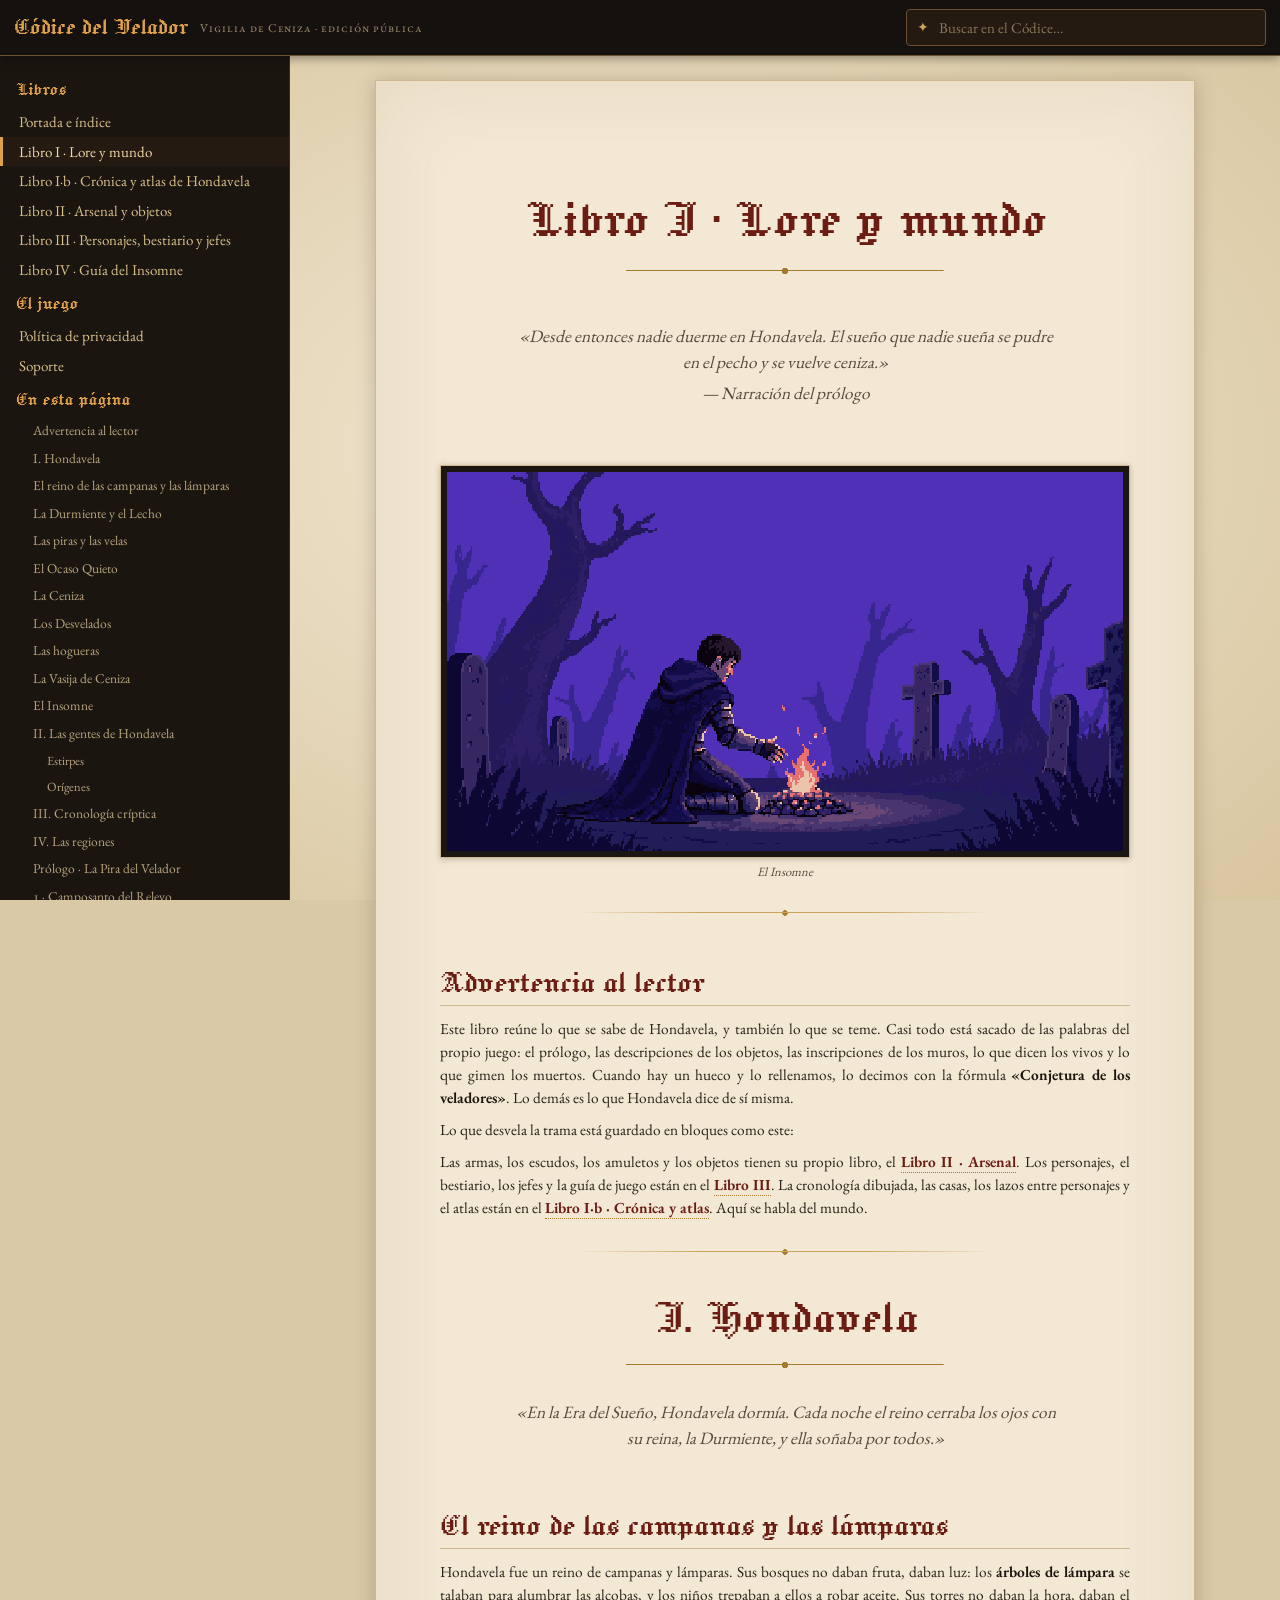
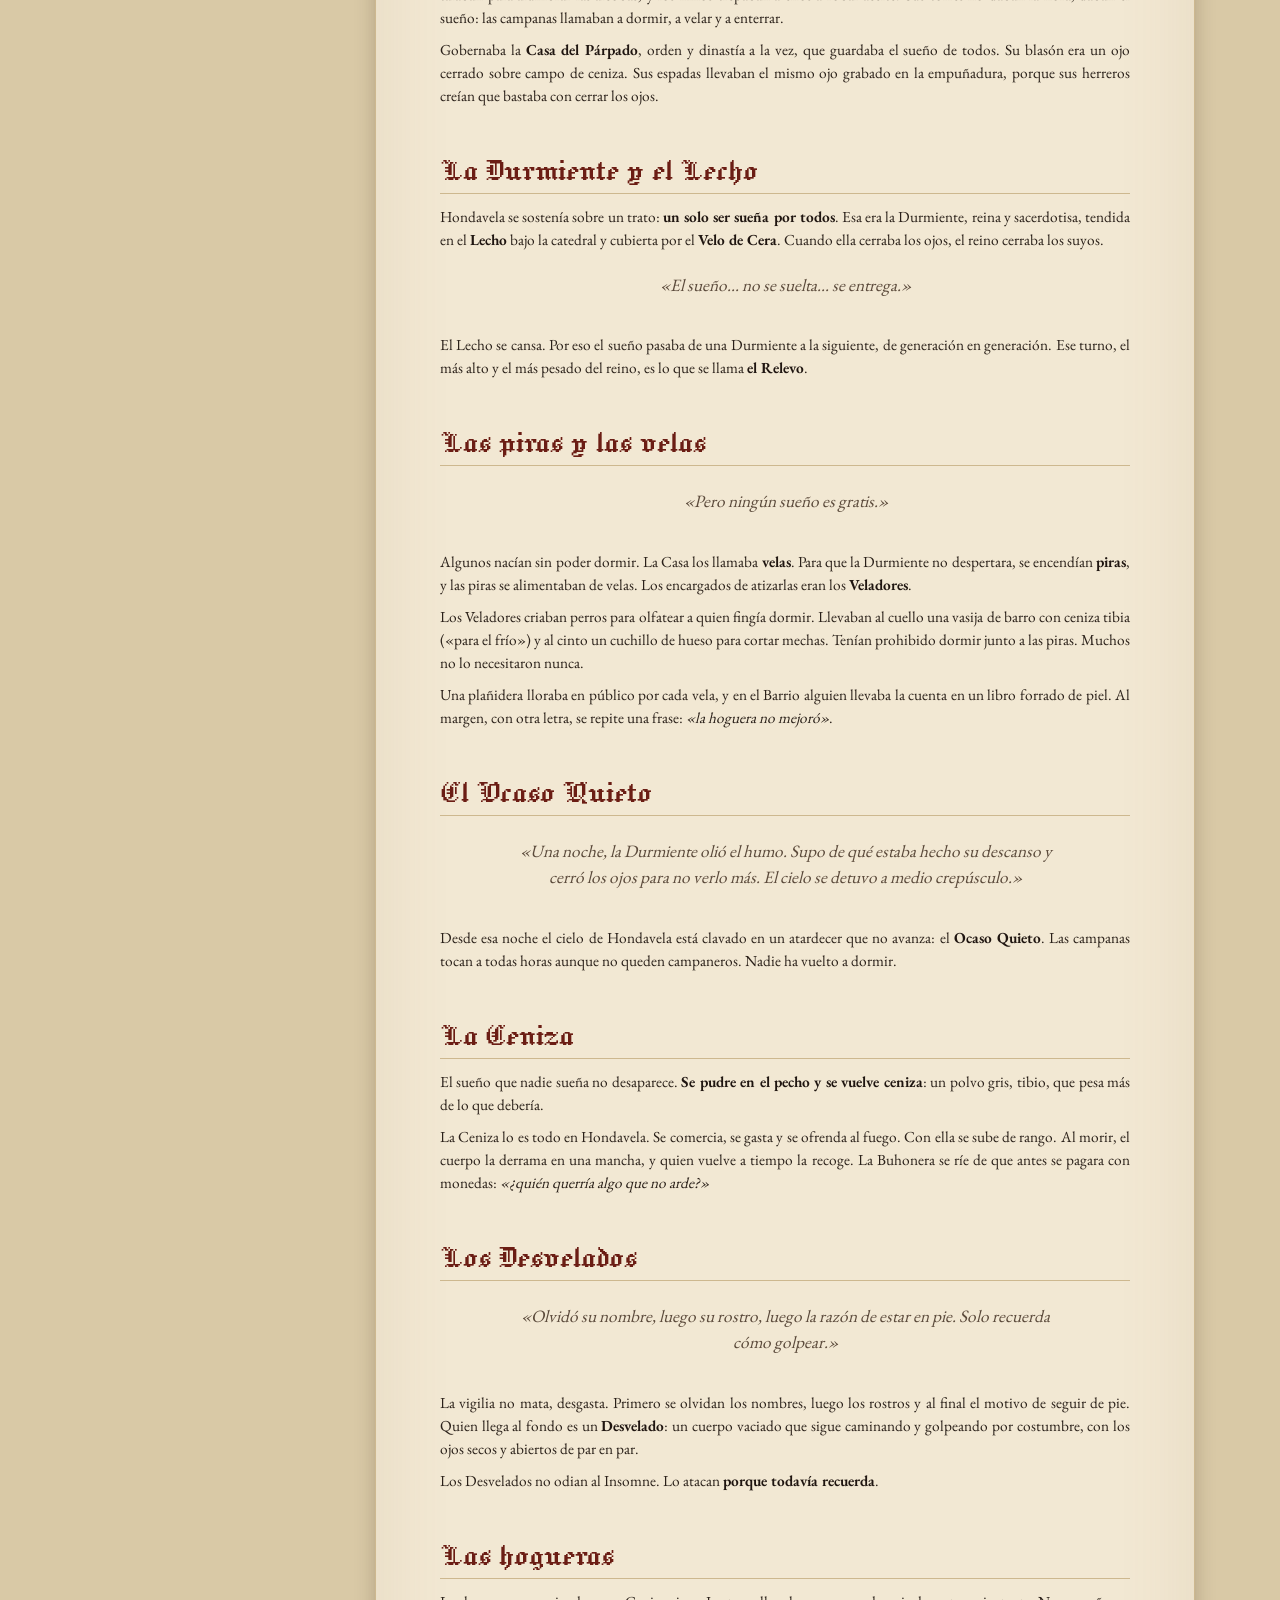
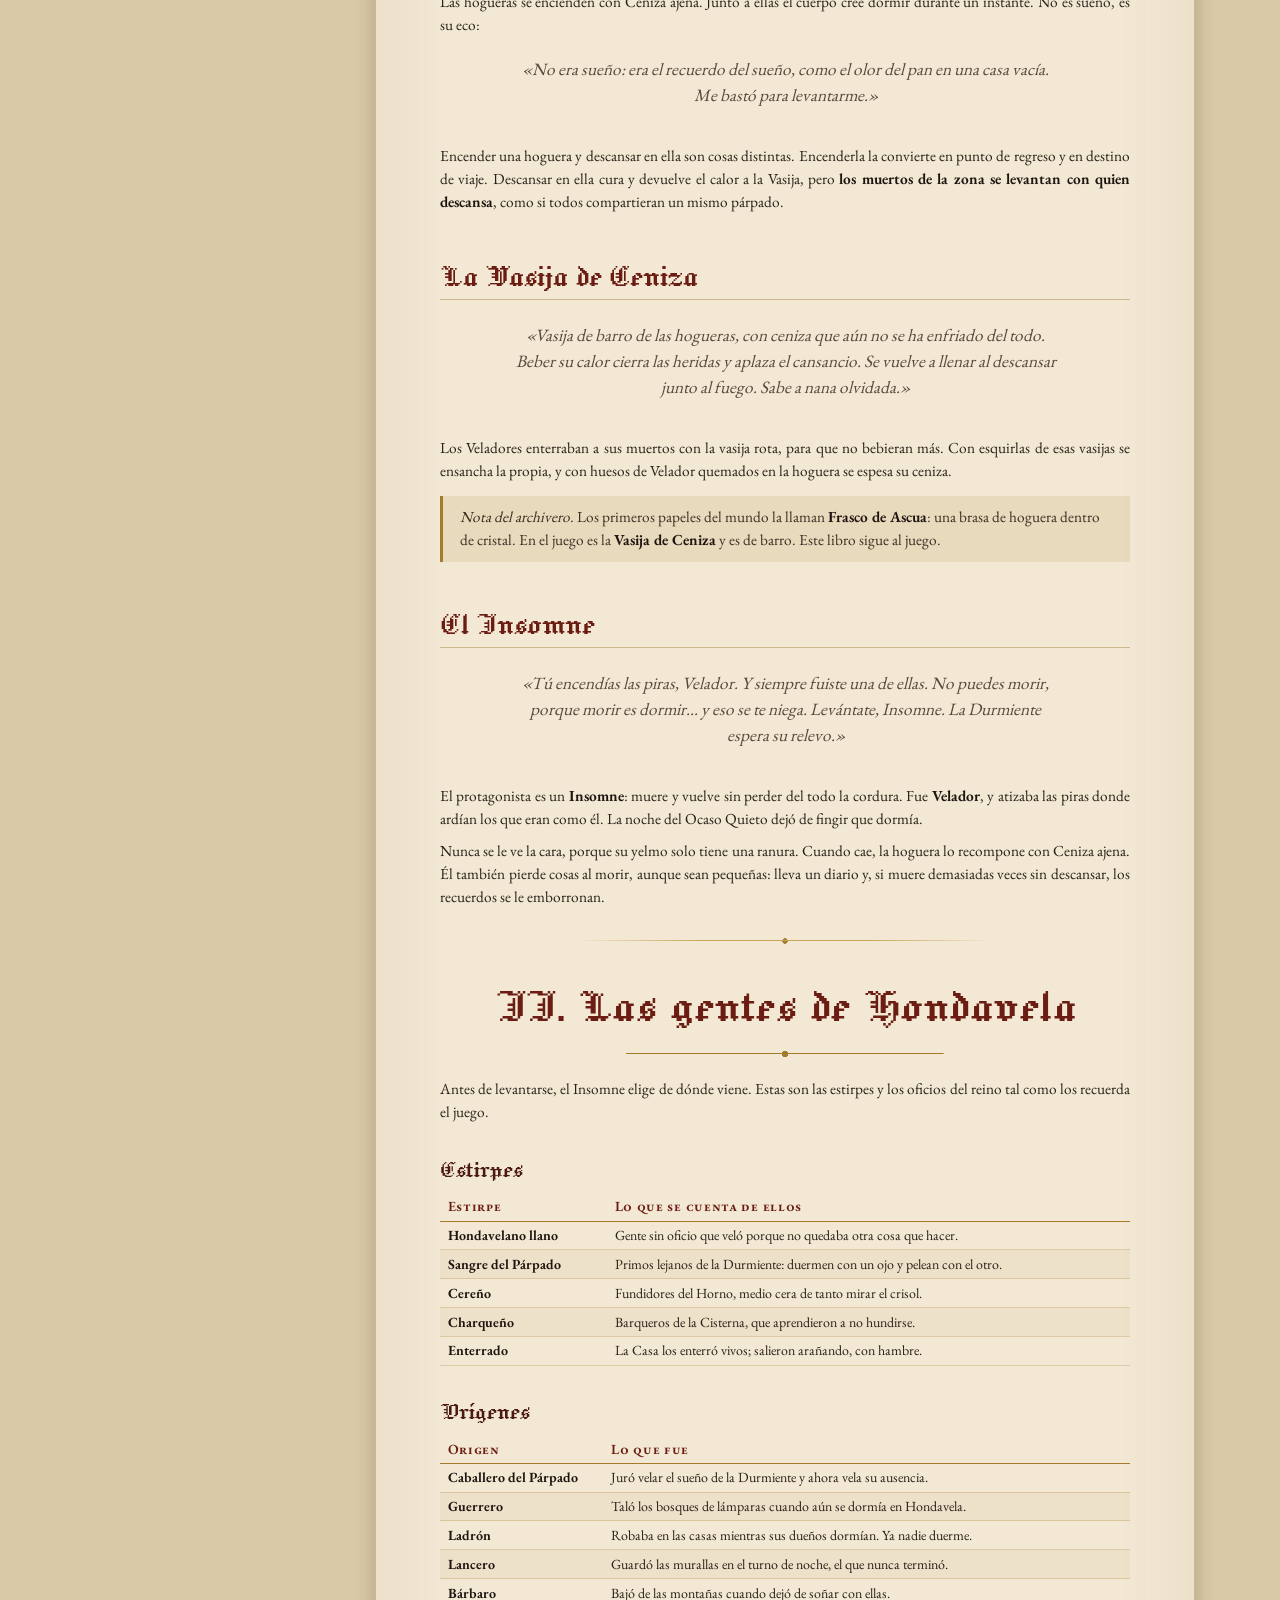
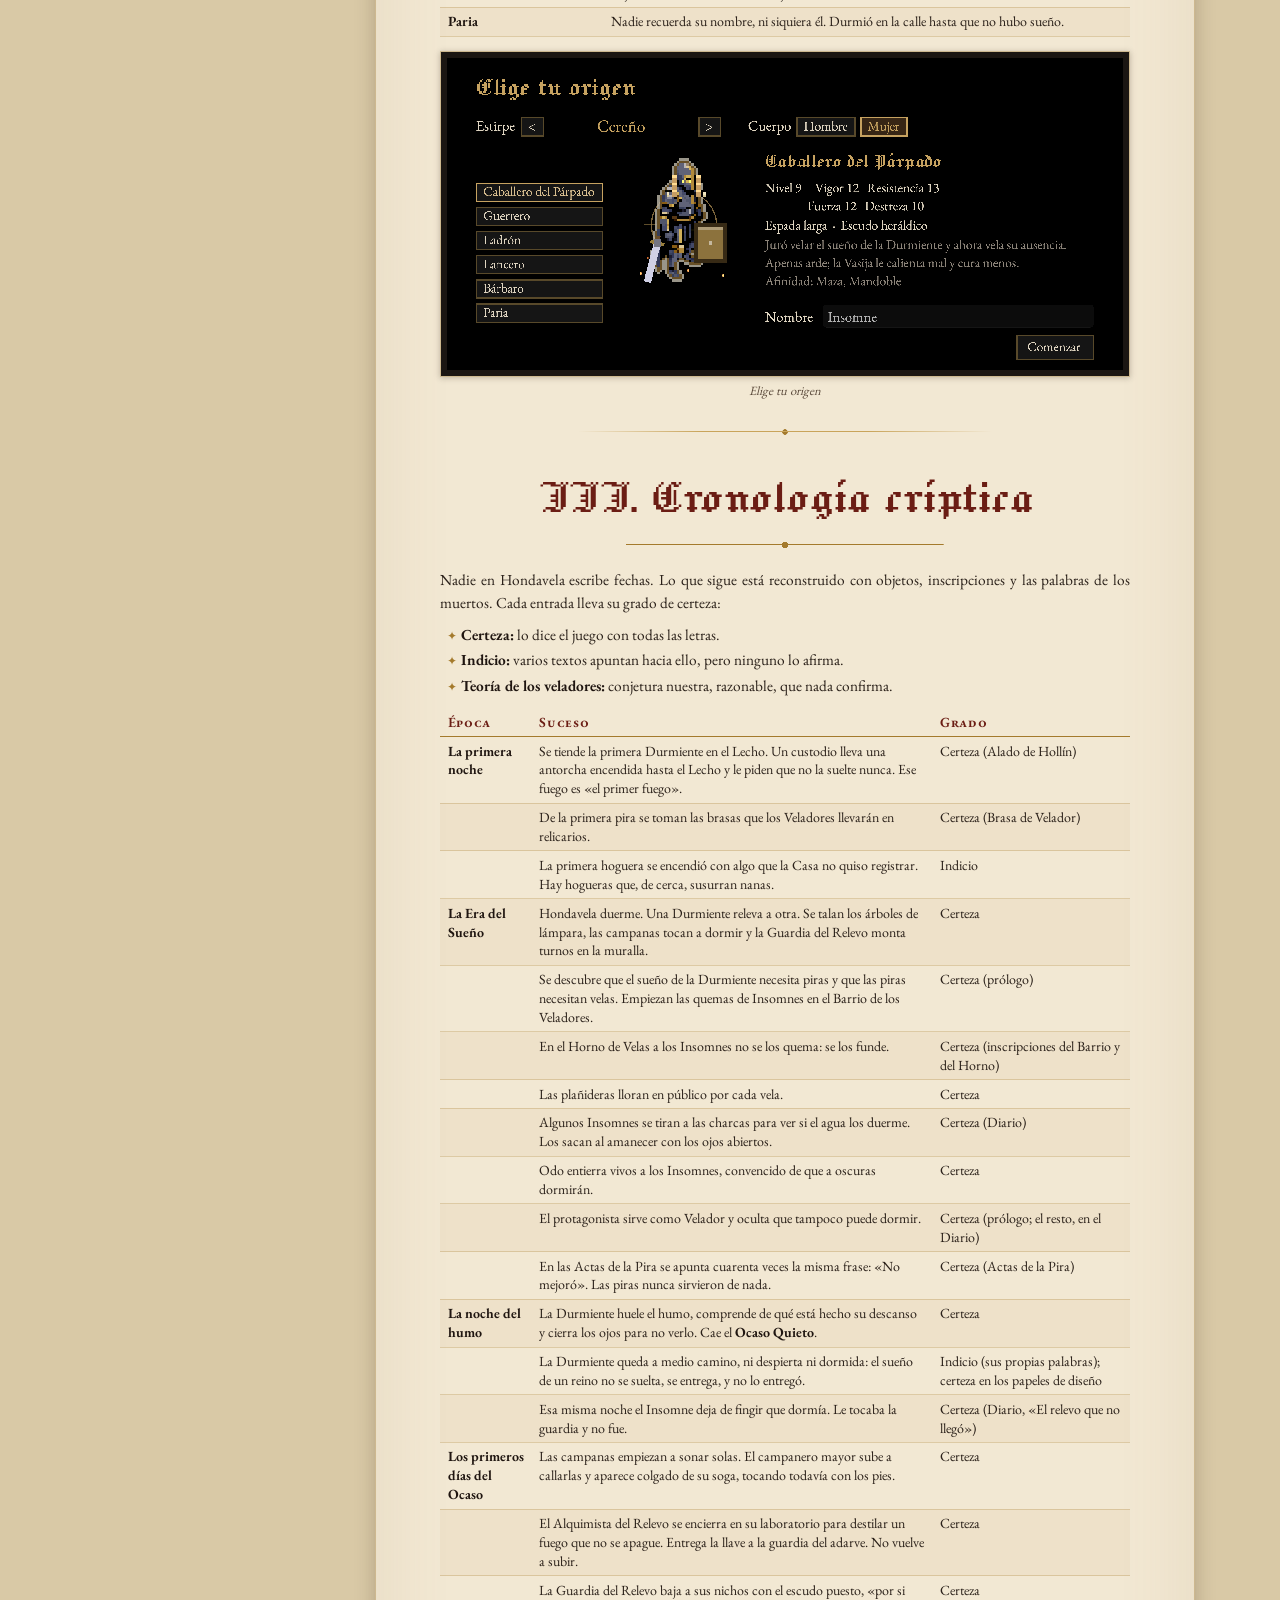
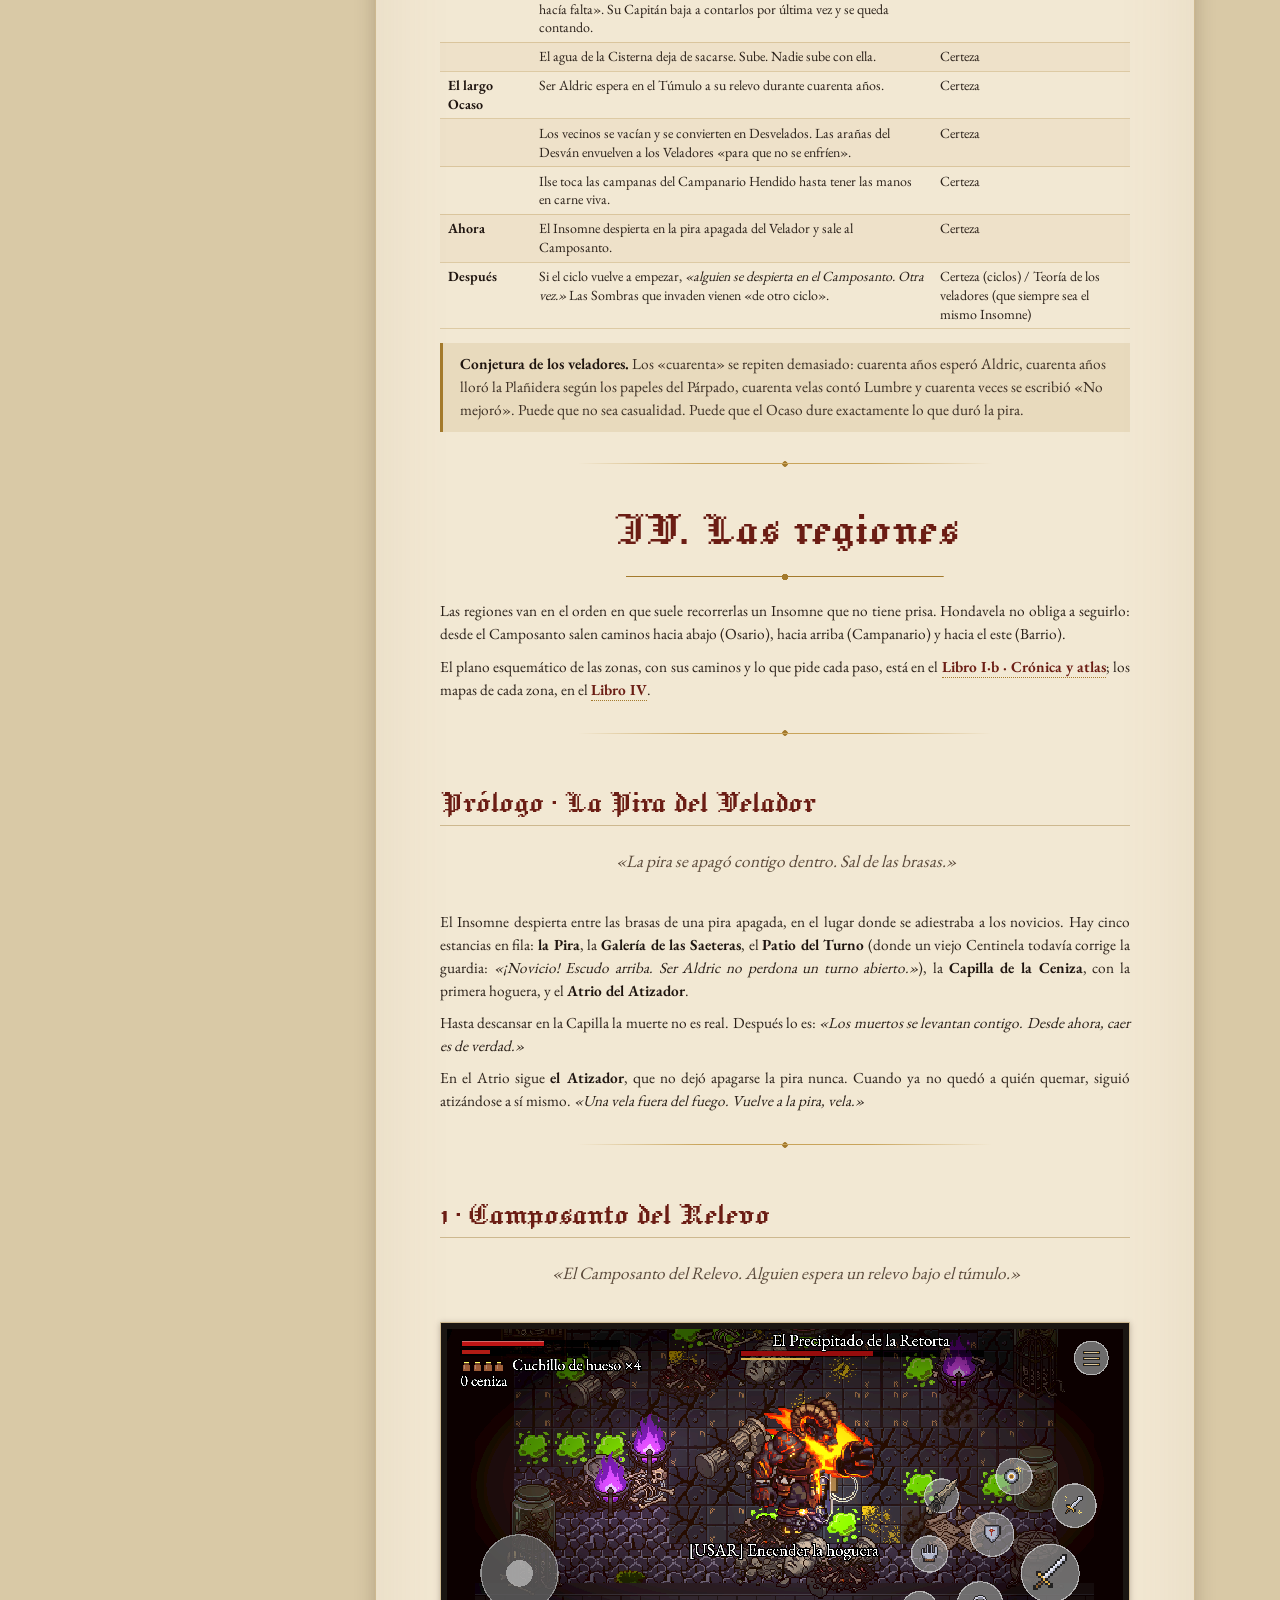
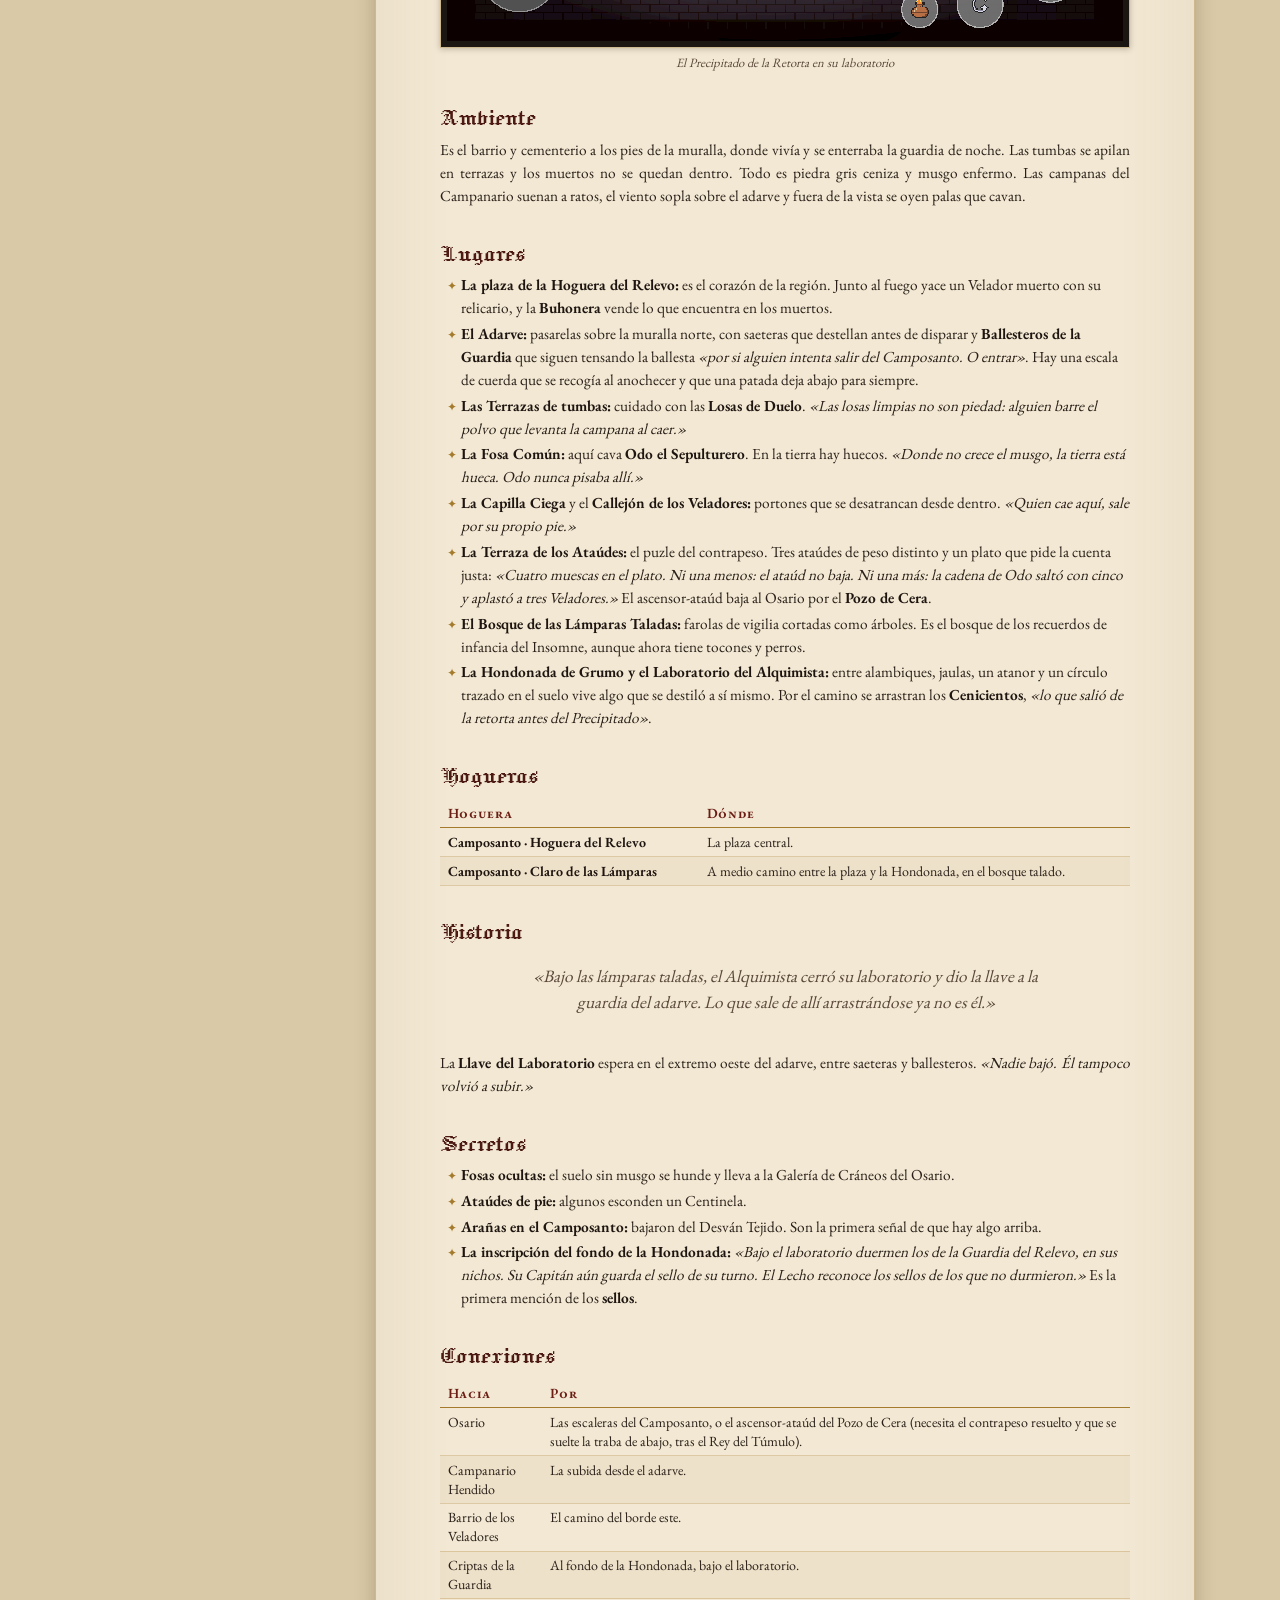
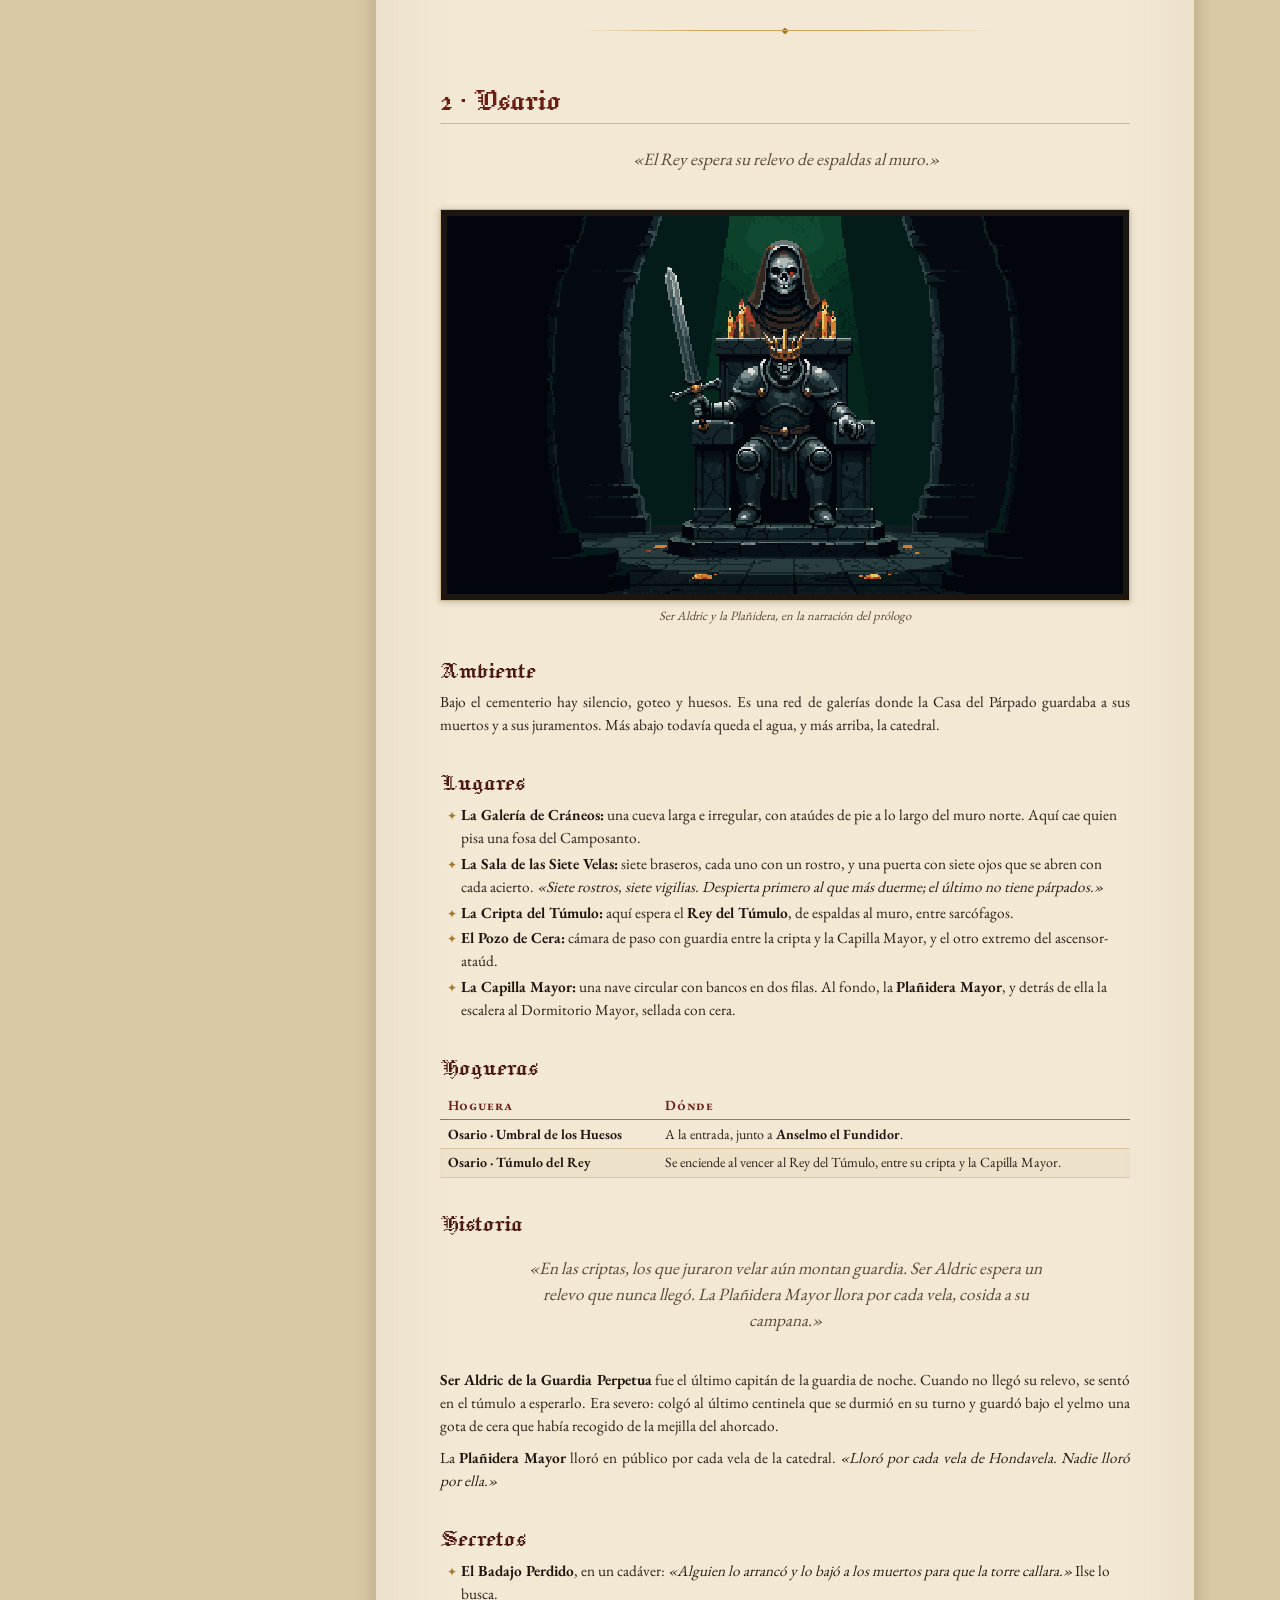
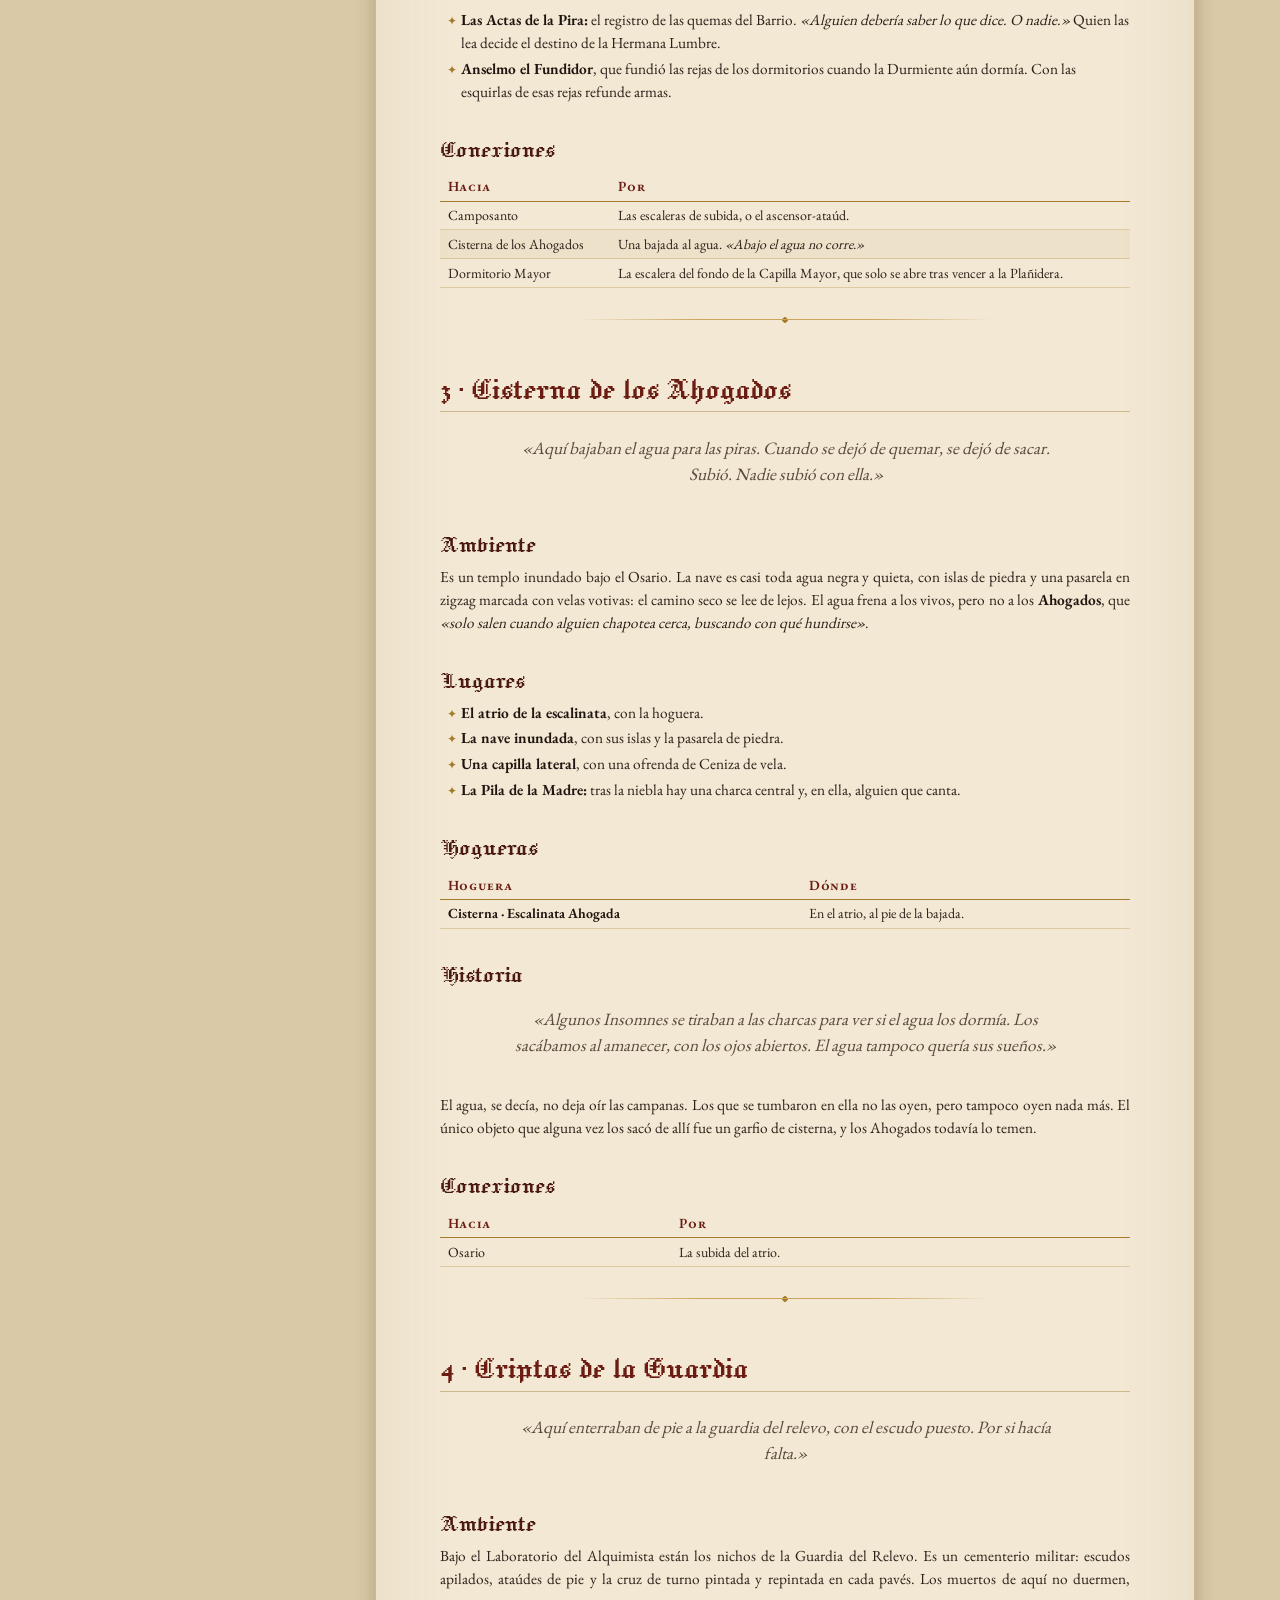
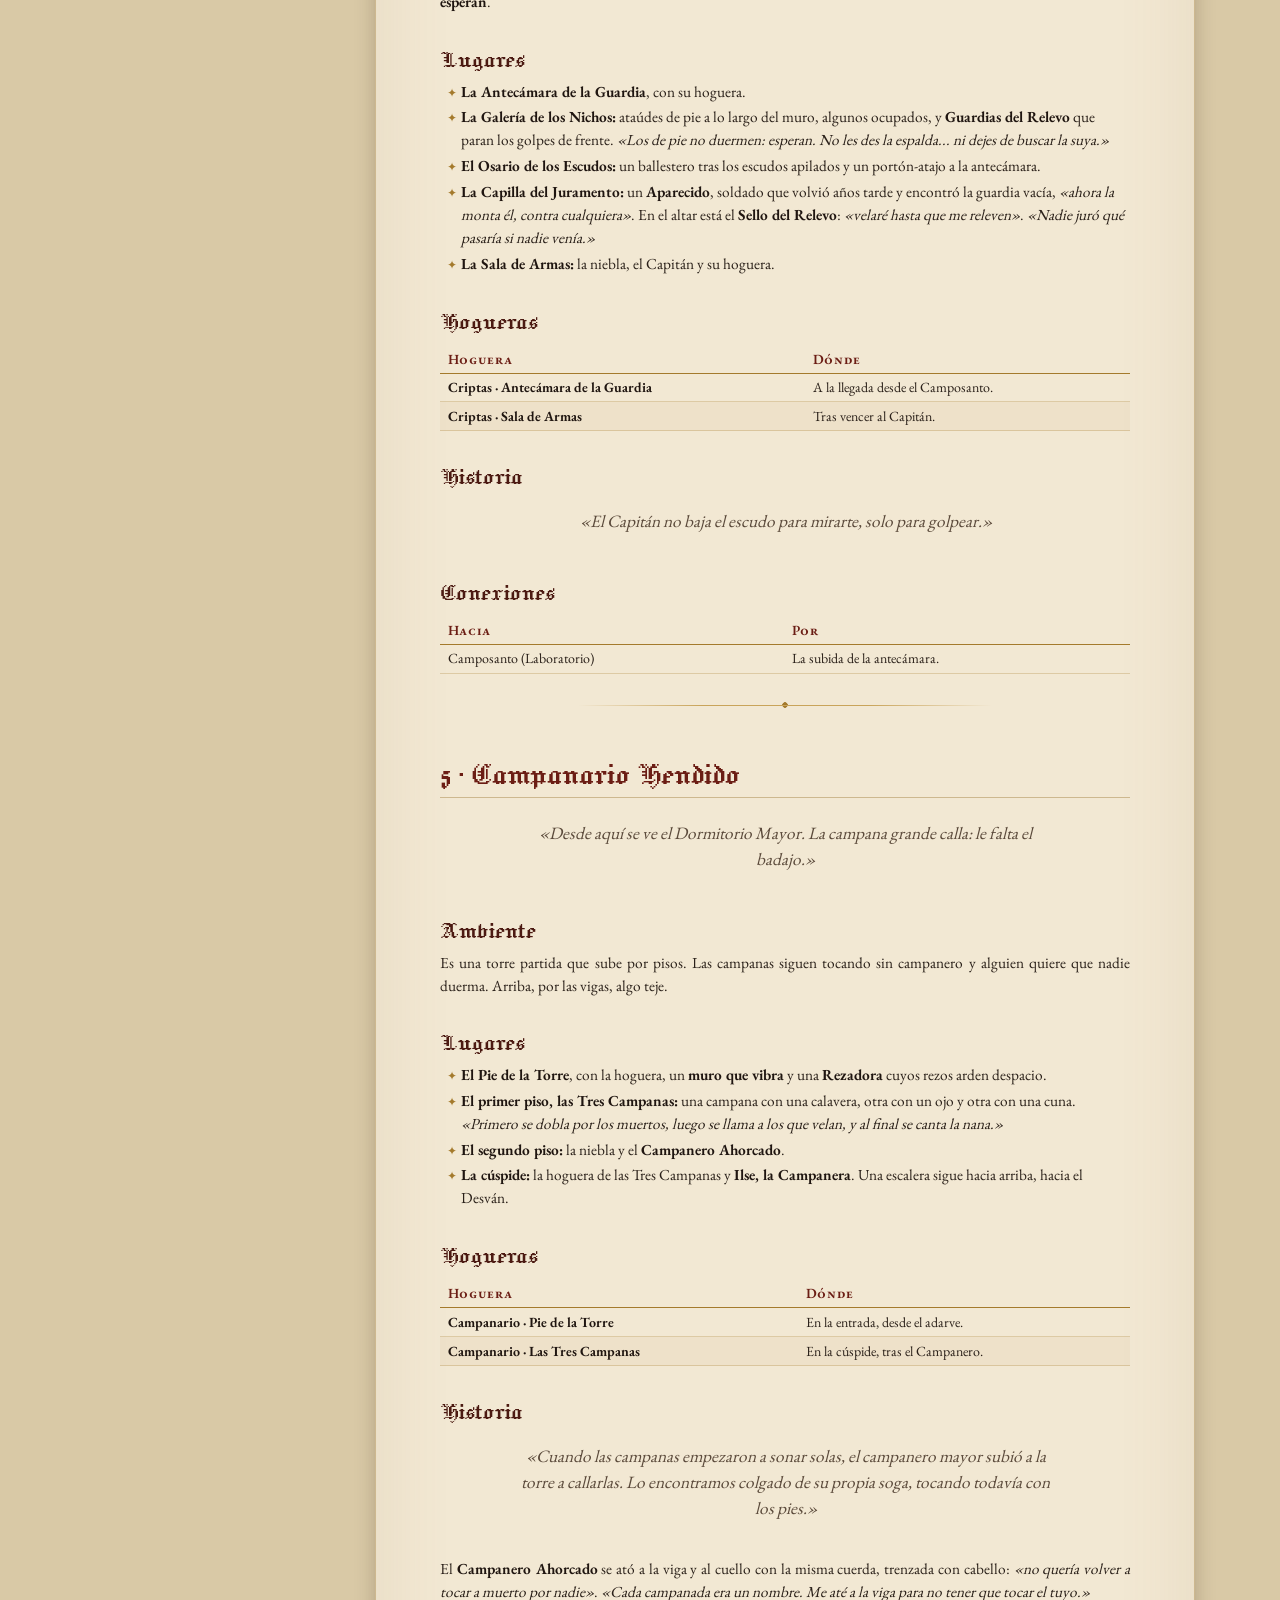
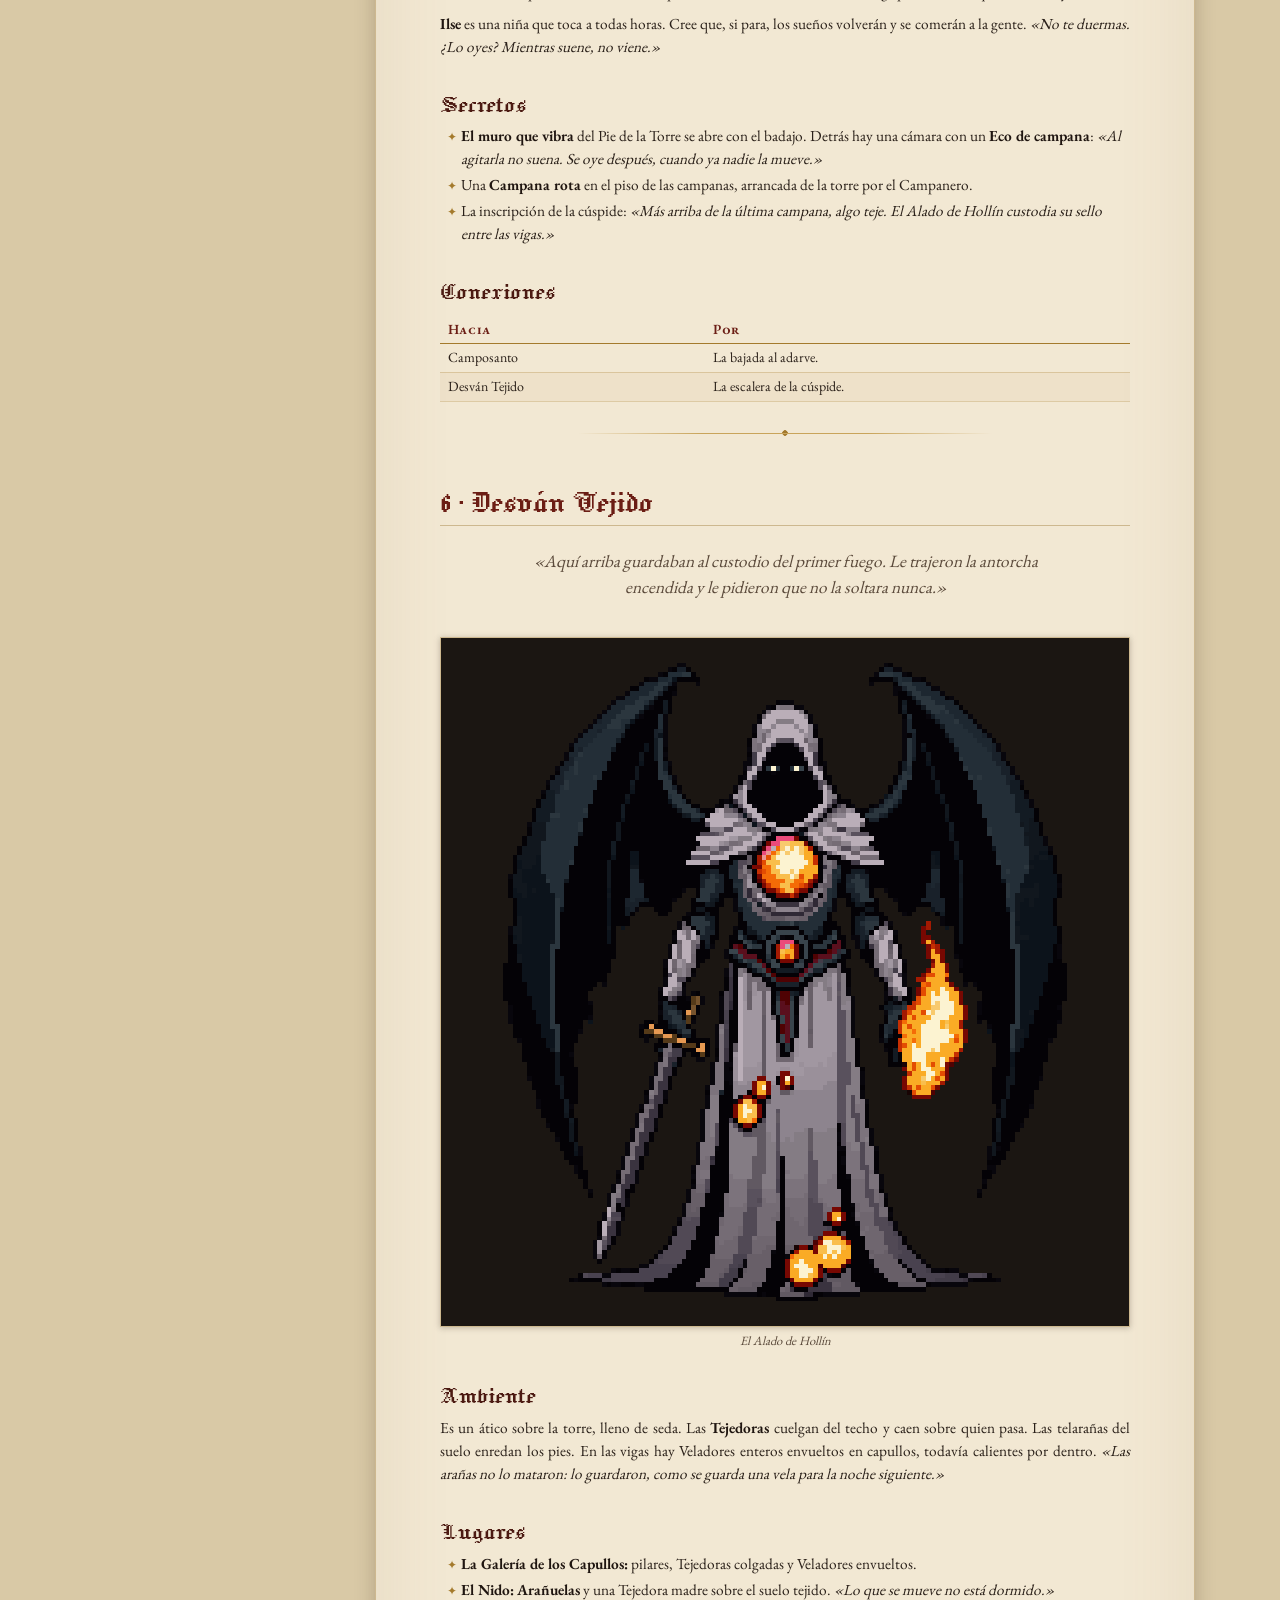
==== 01_lore.html @ d7f3849c "Sitio 2026-10-16" ====
<!doctype html>
<html lang="es">
<head>
<meta charset="utf-8">
<meta name="viewport" content="width=device-width, initial-scale=1">
<title>Libro I · Lore y mundo — Códice del Velador</title>
<meta name="description" content="Códice del Velador: el lore, el arsenal, el bestiario y la guía de Vigilia de Ceniza, soulslike pixel art para iPhone, iPad y Android.">
<link rel="stylesheet" href="estilo.css">
<link rel="stylesheet" href="sitio.css">
<link rel="icon" href="img/favicon.svg" type="image/svg+xml">
</head>
<body>
<header class="barra">
<button class="menu-btn" id="menu-btn" aria-label="Menú">☰ Índice</button>
<a class="titulo" href="index.html">Códice del Velador</a>
<span class="sub">Vigilia de Ceniza · edición pública</span>
<div class="buscar"><input id="buscar" type="search" placeholder="Buscar en el Códice…" autocomplete="off" aria-label="Buscar"><div class="resultados" id="resultados"></div></div>
</header>
<div class="velo" id="velo"></div>
<nav class="lateral" aria-label="Capítulos">
<h2>Libros</h2><ul>
<li><a href="index.html" data-cap="00">Portada e índice</a></li>
<li><a href="01_lore.html" data-cap="01" class="actual">Libro I · Lore y mundo</a></li>
<li><a href="01b_cronica.html" data-cap="01b">Libro I·b · Crónica y atlas de Hondavela</a></li>
<li><a href="02_arsenal.html" data-cap="02">Libro II · Arsenal y objetos</a></li>
<li><a href="03_personajes_y_bestiario.html" data-cap="03">Libro III · Personajes, bestiario y jefes</a></li>
<li><a href="04_guia.html" data-cap="04">Libro IV · Guía del Insomne</a></li>
</ul>
<h2>El juego</h2><ul><li><a href="privacy.html">Política de privacidad</a></li><li><a href="support.html">Soporte</a></li></ul><h2>En esta página</h2><ul class="secciones"><li><a class="n2" href="#advertencia-al-lector">Advertencia al lector</a></li><li><a class="n1" href="#i-hondavela">I. Hondavela</a></li><li><a class="n2" href="#el-reino-de-las-campanas-y-las-lámparas">El reino de las campanas y las lámparas</a></li><li><a class="n2" href="#la-durmiente-y-el-lecho">La Durmiente y el Lecho</a></li><li><a class="n2" href="#las-piras-y-las-velas">Las piras y las velas</a></li><li><a class="n2" href="#el-ocaso-quieto">El Ocaso Quieto</a></li><li><a class="n2" href="#la-ceniza">La Ceniza</a></li><li><a class="n2" href="#los-desvelados">Los Desvelados</a></li><li><a class="n2" href="#las-hogueras">Las hogueras</a></li><li><a class="n2" href="#la-vasija-de-ceniza">La Vasija de Ceniza</a></li><li><a class="n2" href="#el-insomne">El Insomne</a></li><li><a class="n1" href="#ii-las-gentes-de-hondavela">II. Las gentes de Hondavela</a></li><li><a class="n3" href="#estirpes">Estirpes</a></li><li><a class="n3" href="#orígenes">Orígenes</a></li><li><a class="n1" href="#iii-cronología-críptica">III. Cronología críptica</a></li><li><a class="n1" href="#iv-las-regiones">IV. Las regiones</a></li><li><a class="n2" href="#prólogo--la-pira-del-velador">Prólogo · La Pira del Velador</a></li><li><a class="n2" href="#1--camposanto-del-relevo">1 · Camposanto del Relevo</a></li><li><a class="n3" href="#ambiente">Ambiente</a></li><li><a class="n3" href="#lugares">Lugares</a></li><li><a class="n3" href="#hogueras">Hogueras</a></li><li><a class="n3" href="#historia">Historia</a></li><li><a class="n3" href="#secretos">Secretos</a></li><li><a class="n3" href="#conexiones">Conexiones</a></li><li><a class="n2" href="#2--osario">2 · Osario</a></li><li><a class="n3" href="#ambiente-1">Ambiente</a></li><li><a class="n3" href="#lugares-1">Lugares</a></li><li><a class="n3" href="#hogueras-1">Hogueras</a></li><li><a class="n3" href="#historia-1">Historia</a></li><li><a class="n3" href="#secretos-1">Secretos</a></li><li><a class="n3" href="#conexiones-1">Conexiones</a></li><li><a class="n2" href="#3--cisterna-de-los-ahogados">3 · Cisterna de los Ahogados</a></li><li><a class="n3" href="#ambiente-2">Ambiente</a></li><li><a class="n3" href="#lugares-2">Lugares</a></li><li><a class="n3" href="#hogueras-2">Hogueras</a></li><li><a class="n3" href="#historia-2">Historia</a></li><li><a class="n3" href="#conexiones-2">Conexiones</a></li><li><a class="n2" href="#4--criptas-de-la-guardia">4 · Criptas de la Guardia</a></li><li><a class="n3" href="#ambiente-3">Ambiente</a></li><li><a class="n3" href="#lugares-3">Lugares</a></li><li><a class="n3" href="#hogueras-3">Hogueras</a></li><li><a class="n3" href="#historia-3">Historia</a></li><li><a class="n3" href="#conexiones-3">Conexiones</a></li><li><a class="n2" href="#5--campanario-hendido">5 · Campanario Hendido</a></li><li><a class="n3" href="#ambiente-4">Ambiente</a></li><li><a class="n3" href="#lugares-4">Lugares</a></li><li><a class="n3" href="#hogueras-4">Hogueras</a></li><li><a class="n3" href="#historia-4">Historia</a></li><li><a class="n3" href="#secretos-2">Secretos</a></li><li><a class="n3" href="#conexiones-4">Conexiones</a></li><li><a class="n2" href="#6--desván-tejido">6 · Desván Tejido</a></li><li><a class="n3" href="#ambiente-5">Ambiente</a></li><li><a class="n3" href="#lugares-5">Lugares</a></li><li><a class="n3" href="#hogueras-5">Hogueras</a></li><li><a class="n3" href="#historia-5">Historia</a></li><li><a class="n3" href="#conexiones-5">Conexiones</a></li><li><a class="n2" href="#7--barrio-de-los-veladores">7 · Barrio de los Veladores</a></li><li><a class="n3" href="#ambiente-6">Ambiente</a></li><li><a class="n3" href="#lugares-6">Lugares</a></li><li><a class="n3" href="#hogueras-6">Hogueras</a></li><li><a class="n3" href="#historia-6">Historia</a></li><li><a class="n3" href="#conexiones-6">Conexiones</a></li><li><a class="n2" href="#8--horno-de-velas">8 · Horno de Velas</a></li><li><a class="n3" href="#ambiente-7">Ambiente</a></li><li><a class="n3" href="#lugares-7">Lugares</a></li><li><a class="n3" href="#hogueras-7">Hogueras</a></li><li><a class="n3" href="#historia-7">Historia</a></li><li><a class="n3" href="#conexiones-7">Conexiones</a></li><li><a class="n2" href="#9--dormitorio-mayor">9 · Dormitorio Mayor</a></li><li><a class="n3" href="#ambiente-8">Ambiente</a></li><li><a class="n3" href="#hogueras-8">Hogueras</a></li><li><a class="n3" href="#historia-8">Historia</a></li><li><a class="n3" href="#conexiones-8">Conexiones</a></li><li><a class="n2" href="#resumen-de-hogueras">Resumen de hogueras</a></li><li><a class="n1" href="#v-el-diario-de-velador">V. El Diario de Velador</a></li><li><a class="n1" href="#vi-el-lecho-los-tres-finales">VI. El Lecho: los tres finales</a></li><li><a class="n1" href="#vii-misterios-sin-cerrar">VII. Misterios sin cerrar</a></li><li><a class="n1" href="#viii-glosario">VIII. Glosario</a></li></ul>
<p class="pie-menu">Edición pública: sin desenlaces ni finales. <em>Vigilia de Ceniza</em> © 2026 NCS Gaming.</p>
</nav>
<main class="contenido">
<section class="capitulo">
<h1 id="libro-i--lore-y-mundo">Libro I · Lore y mundo</h1>
<div class="espacio"></div>
<blockquote class="epigrafe"><p><em>«Desde entonces nadie duerme en Hondavela. El sueño que nadie sueña se pudre en el pecho y se vuelve ceniza.»</em></p>
<p>— Narración del prólogo</p></blockquote>
<div class="espacio"></div>
<figure><img src="img/intro_06_insomne_hd.png" alt="El Insomne" data-src="../assets/intro/06_insomne.png" loading="lazy"><figcaption>El Insomne</figcaption></figure>
<hr>
<h2 id="advertencia-al-lector">Advertencia al lector</h2>
<p>Este libro reúne lo que se sabe de Hondavela, y también lo que se teme. Casi todo está sacado de las palabras del propio juego: el prólogo, las descripciones de los objetos, las inscripciones de los muros, lo que dicen los vivos y lo que gimen los muertos. Cuando hay un hueco y lo rellenamos, lo decimos con la fórmula <strong>«Conjetura de los veladores»</strong>. Lo demás es lo que Hondavela dice de sí misma.</p>
<p>Lo que desvela la trama está guardado en bloques como este:</p>
<p>Las armas, los escudos, los amuletos y los objetos tienen su propio libro, el <strong><a href="02_arsenal.html">Libro II · Arsenal</a></strong>. Los personajes, el bestiario, los jefes y la guía de juego están en el <strong><a href="03_personajes_y_bestiario.html">Libro III</a></strong>. La cronología dibujada, las casas, los lazos entre personajes y el atlas están en el <strong><a href="01b_cronica.html">Libro I·b · Crónica y atlas</a></strong>. Aquí se habla del mundo.</p>
<hr>
<h1 id="i-hondavela">I. Hondavela</h1>
<blockquote class="epigrafe"><p><em>«En la Era del Sueño, Hondavela dormía. Cada noche el reino cerraba los ojos con su reina, la Durmiente, y ella soñaba por todos.»</em></p></blockquote>
<h2 id="el-reino-de-las-campanas-y-las-lámparas">El reino de las campanas y las lámparas</h2>
<p>Hondavela fue un reino de campanas y lámparas. Sus bosques no daban fruta, daban luz: los <strong>árboles de lámpara</strong> se talaban para alumbrar las alcobas, y los niños trepaban a ellos a robar aceite. Sus torres no daban la hora, daban el sueño: las campanas llamaban a dormir, a velar y a enterrar.</p>
<p>Gobernaba la <strong>Casa del Párpado</strong>, orden y dinastía a la vez, que guardaba el sueño de todos. Su blasón era un ojo cerrado sobre campo de ceniza. Sus espadas llevaban el mismo ojo grabado en la empuñadura, porque sus herreros creían que bastaba con cerrar los ojos.</p>
<h2 id="la-durmiente-y-el-lecho">La Durmiente y el Lecho</h2>
<p>Hondavela se sostenía sobre un trato: <strong>un solo ser sueña por todos</strong>. Esa era la Durmiente, reina y sacerdotisa, tendida en el <strong>Lecho</strong> bajo la catedral y cubierta por el <strong>Velo de Cera</strong>. Cuando ella cerraba los ojos, el reino cerraba los suyos.</p>
<blockquote class="epigrafe"><p><em>«El sueño... no se suelta... se entrega.»</em></p></blockquote>
<p>El Lecho se cansa. Por eso el sueño pasaba de una Durmiente a la siguiente, de generación en generación. Ese turno, el más alto y el más pesado del reino, es lo que se llama <strong>el Relevo</strong>.</p>
<h2 id="las-piras-y-las-velas">Las piras y las velas</h2>
<blockquote class="epigrafe"><p><em>«Pero ningún sueño es gratis.»</em></p></blockquote>
<p>Algunos nacían sin poder dormir. La Casa los llamaba <strong>velas</strong>. Para que la Durmiente no despertara, se encendían <strong>piras</strong>, y las piras se alimentaban de velas. Los encargados de atizarlas eran los <strong>Veladores</strong>.</p>
<p>Los Veladores criaban perros para olfatear a quien fingía dormir. Llevaban al cuello una vasija de barro con ceniza tibia («para el frío») y al cinto un cuchillo de hueso para cortar mechas. Tenían prohibido dormir junto a las piras. Muchos no lo necesitaron nunca.</p>
<p>Una plañidera lloraba en público por cada vela, y en el Barrio alguien llevaba la cuenta en un libro forrado de piel. Al margen, con otra letra, se repite una frase: <em>«la hoguera no mejoró»</em>.</p>
<h2 id="el-ocaso-quieto">El Ocaso Quieto</h2>
<blockquote class="epigrafe"><p><em>«Una noche, la Durmiente olió el humo. Supo de qué estaba hecho su descanso y cerró los ojos para no verlo más. El cielo se detuvo a medio crepúsculo.»</em></p></blockquote>
<p>Desde esa noche el cielo de Hondavela está clavado en un atardecer que no avanza: el <strong>Ocaso Quieto</strong>. Las campanas tocan a todas horas aunque no queden campaneros. Nadie ha vuelto a dormir.</p>
<h2 id="la-ceniza">La Ceniza</h2>
<p>El sueño que nadie sueña no desaparece. <strong>Se pudre en el pecho y se vuelve ceniza</strong>: un polvo gris, tibio, que pesa más de lo que debería.</p>
<p>La Ceniza lo es todo en Hondavela. Se comercia, se gasta y se ofrenda al fuego. Con ella se sube de rango. Al morir, el cuerpo la derrama en una mancha, y quien vuelve a tiempo la recoge. La Buhonera se ríe de que antes se pagara con monedas: <em>«¿quién querría algo que no arde?»</em></p>
<h2 id="los-desvelados">Los Desvelados</h2>
<blockquote class="epigrafe"><p><em>«Olvidó su nombre, luego su rostro, luego la razón de estar en pie. Solo recuerda cómo golpear.»</em></p></blockquote>
<p>La vigilia no mata, desgasta. Primero se olvidan los nombres, luego los rostros y al final el motivo de seguir de pie. Quien llega al fondo es un <strong>Desvelado</strong>: un cuerpo vaciado que sigue caminando y golpeando por costumbre, con los ojos secos y abiertos de par en par.</p>
<p>Los Desvelados no odian al Insomne. Lo atacan <strong>porque todavía recuerda</strong>.</p>
<h2 id="las-hogueras">Las hogueras</h2>
<p>Las hogueras se encienden con Ceniza ajena. Junto a ellas el cuerpo cree dormir durante un instante. No es sueño, es su eco:</p>
<blockquote class="epigrafe"><p><em>«No era sueño: era el recuerdo del sueño, como el olor del pan en una casa vacía. Me bastó para levantarme.»</em></p></blockquote>
<p>Encender una hoguera y descansar en ella son cosas distintas. Encenderla la convierte en punto de regreso y en destino de viaje. Descansar en ella cura y devuelve el calor a la Vasija, pero <strong>los muertos de la zona se levantan con quien descansa</strong>, como si todos compartieran un mismo párpado.</p>
<h2 id="la-vasija-de-ceniza">La Vasija de Ceniza</h2>
<blockquote class="epigrafe"><p><em>«Vasija de barro de las hogueras, con ceniza que aún no se ha enfriado del todo. Beber su calor cierra las heridas y aplaza el cansancio. Se vuelve a llenar al descansar junto al fuego. Sabe a nana olvidada.»</em></p></blockquote>
<p>Los Veladores enterraban a sus muertos con la vasija rota, para que no bebieran más. Con esquirlas de esas vasijas se ensancha la propia, y con huesos de Velador quemados en la hoguera se espesa su ceniza.</p>
<blockquote class="nota"><p><em>Nota del archivero.</em> Los primeros papeles del mundo la llaman <strong>Frasco de Ascua</strong>: una brasa de hoguera dentro de cristal. En el juego es la <strong>Vasija de Ceniza</strong> y es de barro. Este libro sigue al juego.</p></blockquote>
<h2 id="el-insomne">El Insomne</h2>
<blockquote class="epigrafe"><p><em>«Tú encendías las piras, Velador. Y siempre fuiste una de ellas. No puedes morir, porque morir es dormir... y eso se te niega. Levántate, Insomne. La Durmiente espera su relevo.»</em></p></blockquote>
<p>El protagonista es un <strong>Insomne</strong>: muere y vuelve sin perder del todo la cordura. Fue <strong>Velador</strong>, y atizaba las piras donde ardían los que eran como él. La noche del Ocaso Quieto dejó de fingir que dormía.</p>
<p>Nunca se le ve la cara, porque su yelmo solo tiene una ranura. Cuando cae, la hoguera lo recompone con Ceniza ajena. Él también pierde cosas al morir, aunque sean pequeñas: lleva un diario y, si muere demasiadas veces sin descansar, los recuerdos se le emborronan.</p>
<hr>
<h1 id="ii-las-gentes-de-hondavela">II. Las gentes de Hondavela</h1>
<p>Antes de levantarse, el Insomne elige de dónde viene. Estas son las estirpes y los oficios del reino tal como los recuerda el juego.</p>
<h3 id="estirpes">Estirpes</h3>
<table class="cols-2"><thead><tr><th>Estirpe</th><th>Lo que se cuenta de ellos</th></tr></thead><tbody><tr><td><strong>Hondavelano llano</strong></td><td>Gente sin oficio que veló porque no quedaba otra cosa que hacer.</td></tr><tr><td><strong>Sangre del Párpado</strong></td><td>Primos lejanos de la Durmiente: duermen con un ojo y pelean con el otro.</td></tr><tr><td><strong>Cereño</strong></td><td>Fundidores del Horno, medio cera de tanto mirar el crisol.</td></tr><tr><td><strong>Charqueño</strong></td><td>Barqueros de la Cisterna, que aprendieron a no hundirse.</td></tr><tr><td><strong>Enterrado</strong></td><td>La Casa los enterró vivos; salieron arañando, con hambre.</td></tr></tbody></table>
<h3 id="orígenes">Orígenes</h3>
<table class="cols-2"><thead><tr><th>Origen</th><th>Lo que fue</th></tr></thead><tbody><tr><td><strong>Caballero del Párpado</strong></td><td>Juró velar el sueño de la Durmiente y ahora vela su ausencia.</td></tr><tr><td><strong>Guerrero</strong></td><td>Taló los bosques de lámparas cuando aún se dormía en Hondavela.</td></tr><tr><td><strong>Ladrón</strong></td><td>Robaba en las casas mientras sus dueños dormían. Ya nadie duerme.</td></tr><tr><td><strong>Lancero</strong></td><td>Guardó las murallas en el turno de noche, el que nunca terminó.</td></tr><tr><td><strong>Bárbaro</strong></td><td>Bajó de las montañas cuando dejó de soñar con ellas.</td></tr><tr><td><strong>Paria</strong></td><td>Nadie recuerda su nombre, ni siquiera él. Durmió en la calle hasta que no hubo sueño.</td></tr></tbody></table>
<figure><img src="img/tienda_es_03.png" alt="Elige tu origen" data-src="../store/screenshots/es/03.png" loading="lazy"><figcaption>Elige tu origen</figcaption></figure>
<hr>
<h1 id="iii-cronología-críptica">III. Cronología críptica</h1>
<p>Nadie en Hondavela escribe fechas. Lo que sigue está reconstruido con objetos, inscripciones y las palabras de los muertos. Cada entrada lleva su grado de certeza:</p>
<ul><li><strong>Certeza:</strong> lo dice el juego con todas las letras.</li><li><strong>Indicio:</strong> varios textos apuntan hacia ello, pero ninguno lo afirma.</li><li><strong>Teoría de los veladores:</strong> conjetura nuestra, razonable, que nada confirma.</li></ul>
<table class="cols-3"><thead><tr><th>Época</th><th>Suceso</th><th>Grado</th></tr></thead><tbody><tr><td><strong>La primera noche</strong></td><td>Se tiende la primera Durmiente en el Lecho. Un custodio lleva una antorcha encendida hasta el Lecho y le piden que no la suelte nunca. Ese fuego es «el primer fuego».</td><td>Certeza (Alado de Hollín)</td></tr><tr><td></td><td>De la primera pira se toman las brasas que los Veladores llevarán en relicarios.</td><td>Certeza (Brasa de Velador)</td></tr><tr><td></td><td>La primera hoguera se encendió con algo que la Casa no quiso registrar. Hay hogueras que, de cerca, susurran nanas.</td><td>Indicio</td></tr><tr><td><strong>La Era del Sueño</strong></td><td>Hondavela duerme. Una Durmiente releva a otra. Se talan los árboles de lámpara, las campanas tocan a dormir y la Guardia del Relevo monta turnos en la muralla.</td><td>Certeza</td></tr><tr><td></td><td>Se descubre que el sueño de la Durmiente necesita piras y que las piras necesitan velas. Empiezan las quemas de Insomnes en el Barrio de los Veladores.</td><td>Certeza (prólogo)</td></tr><tr><td></td><td>En el Horno de Velas a los Insomnes no se los quema: se los funde.</td><td>Certeza (inscripciones del Barrio y del Horno)</td></tr><tr><td></td><td>Las plañideras lloran en público por cada vela.</td><td>Certeza</td></tr><tr><td></td><td>Algunos Insomnes se tiran a las charcas para ver si el agua los duerme. Los sacan al amanecer con los ojos abiertos.</td><td>Certeza (Diario)</td></tr><tr><td></td><td>Odo entierra vivos a los Insomnes, convencido de que a oscuras dormirán.</td><td>Certeza</td></tr><tr><td></td><td>El protagonista sirve como Velador y oculta que tampoco puede dormir.</td><td>Certeza (prólogo; el resto, en el Diario)</td></tr><tr><td></td><td>En las Actas de la Pira se apunta cuarenta veces la misma frase: «No mejoró». Las piras nunca sirvieron de nada.</td><td>Certeza (Actas de la Pira)</td></tr><tr><td><strong>La noche del humo</strong></td><td>La Durmiente huele el humo, comprende de qué está hecho su descanso y cierra los ojos para no verlo. Cae el <strong>Ocaso Quieto</strong>.</td><td>Certeza</td></tr><tr><td></td><td>La Durmiente queda a medio camino, ni despierta ni dormida: el sueño de un reino no se suelta, se entrega, y no lo entregó.</td><td>Indicio (sus propias palabras); certeza en los papeles de diseño</td></tr><tr><td></td><td>Esa misma noche el Insomne deja de fingir que dormía. Le tocaba la guardia y no fue.</td><td>Certeza (Diario, «El relevo que no llegó»)</td></tr><tr><td><strong>Los primeros días del Ocaso</strong></td><td>Las campanas empiezan a sonar solas. El campanero mayor sube a callarlas y aparece colgado de su soga, tocando todavía con los pies.</td><td>Certeza</td></tr><tr><td></td><td>El Alquimista del Relevo se encierra en su laboratorio para destilar un fuego que no se apague. Entrega la llave a la guardia del adarve. No vuelve a subir.</td><td>Certeza</td></tr><tr><td></td><td>La Guardia del Relevo baja a sus nichos con el escudo puesto, «por si hacía falta». Su Capitán baja a contarlos por última vez y se queda contando.</td><td>Certeza</td></tr><tr><td></td><td>El agua de la Cisterna deja de sacarse. Sube. Nadie sube con ella.</td><td>Certeza</td></tr><tr><td><strong>El largo Ocaso</strong></td><td>Ser Aldric espera en el Túmulo a su relevo durante cuarenta años.</td><td>Certeza</td></tr><tr><td></td><td>Los vecinos se vacían y se convierten en Desvelados. Las arañas del Desván envuelven a los Veladores «para que no se enfríen».</td><td>Certeza</td></tr><tr><td></td><td>Ilse toca las campanas del Campanario Hendido hasta tener las manos en carne viva.</td><td>Certeza</td></tr><tr><td><strong>Ahora</strong></td><td>El Insomne despierta en la pira apagada del Velador y sale al Camposanto.</td><td>Certeza</td></tr><tr><td><strong>Después</strong></td><td>Si el ciclo vuelve a empezar, <em>«alguien se despierta en el Camposanto. Otra vez.»</em> Las Sombras que invaden vienen «de otro ciclo».</td><td>Certeza (ciclos) / Teoría de los veladores (que siempre sea el mismo Insomne)</td></tr></tbody></table>
<blockquote class="nota"><p><strong>Conjetura de los veladores.</strong> Los «cuarenta» se repiten demasiado: cuarenta años esperó Aldric, cuarenta años lloró la Plañidera según los papeles del Párpado, cuarenta velas contó Lumbre y cuarenta veces se escribió «No mejoró». Puede que no sea casualidad. Puede que el Ocaso dure exactamente lo que duró la pira.</p></blockquote>
<hr>
<h1 id="iv-las-regiones">IV. Las regiones</h1>
<p>Las regiones van en el orden en que suele recorrerlas un Insomne que no tiene prisa. Hondavela no obliga a seguirlo: desde el Camposanto salen caminos hacia abajo (Osario), hacia arriba (Campanario) y hacia el este (Barrio).</p>
<p>El plano esquemático de las zonas, con sus caminos y lo que pide cada paso, está en el <strong><a href="01b_cronica.html">Libro I·b · Crónica y atlas</a></strong>; los mapas de cada zona, en el <strong><a href="04_guia.html">Libro IV</a></strong>.</p>
<hr>
<h2 id="prólogo--la-pira-del-velador">Prólogo · La Pira del Velador</h2>
<blockquote class="epigrafe"><p><em>«La pira se apagó contigo dentro. Sal de las brasas.»</em></p></blockquote>
<p>El Insomne despierta entre las brasas de una pira apagada, en el lugar donde se adiestraba a los novicios. Hay cinco estancias en fila: <strong>la Pira</strong>, la <strong>Galería de las Saeteras</strong>, el <strong>Patio del Turno</strong> (donde un viejo Centinela todavía corrige la guardia: <em>«¡Novicio! Escudo arriba. Ser Aldric no perdona un turno abierto.»</em>), la <strong>Capilla de la Ceniza</strong>, con la primera hoguera, y el <strong>Atrio del Atizador</strong>.</p>
<p>Hasta descansar en la Capilla la muerte no es real. Después lo es: <em>«Los muertos se levantan contigo. Desde ahora, caer es de verdad.»</em></p>
<p>En el Atrio sigue <strong>el Atizador</strong>, que no dejó apagarse la pira nunca. Cuando ya no quedó a quién quemar, siguió atizándose a sí mismo. <em>«Una vela fuera del fuego. Vuelve a la pira, vela.»</em></p>
<hr>
<h2 id="1--camposanto-del-relevo">1 · Camposanto del Relevo</h2>
<blockquote class="epigrafe"><p><em>«El Camposanto del Relevo. Alguien espera un relevo bajo el túmulo.»</em></p></blockquote>
<figure><img src="img/tienda_es_01.png" alt="El Precipitado de la Retorta en su laboratorio" data-src="../store/screenshots/es/01.png" loading="lazy"><figcaption>El Precipitado de la Retorta en su laboratorio</figcaption></figure>
<h3 id="ambiente">Ambiente</h3>
<p>Es el barrio y cementerio a los pies de la muralla, donde vivía y se enterraba la guardia de noche. Las tumbas se apilan en terrazas y los muertos no se quedan dentro. Todo es piedra gris ceniza y musgo enfermo. Las campanas del Campanario suenan a ratos, el viento sopla sobre el adarve y fuera de la vista se oyen palas que cavan.</p>
<h3 id="lugares">Lugares</h3>
<ul><li><strong>La plaza de la Hoguera del Relevo:</strong> es el corazón de la región. Junto al fuego yace un Velador muerto con su relicario, y la <strong>Buhonera</strong> vende lo que encuentra en los muertos.</li><li><strong>El Adarve:</strong> pasarelas sobre la muralla norte, con saeteras que destellan antes de disparar y <strong>Ballesteros de la Guardia</strong> que siguen tensando la ballesta <em>«por si alguien intenta salir del Camposanto. O entrar»</em>. Hay una escala de cuerda que se recogía al anochecer y que una patada deja abajo para siempre.</li><li><strong>Las Terrazas de tumbas:</strong> cuidado con las <strong>Losas de Duelo</strong>. <em>«Las losas limpias no son piedad: alguien barre el polvo que levanta la campana al caer.»</em></li><li><strong>La Fosa Común:</strong> aquí cava <strong>Odo el Sepulturero</strong>. En la tierra hay huecos. <em>«Donde no crece el musgo, la tierra está hueca. Odo nunca pisaba allí.»</em></li><li><strong>La Capilla Ciega</strong> y el <strong>Callejón de los Veladores:</strong> portones que se desatrancan desde dentro. <em>«Quien cae aquí, sale por su propio pie.»</em></li><li><strong>La Terraza de los Ataúdes:</strong> el puzle del contrapeso. Tres ataúdes de peso distinto y un plato que pide la cuenta justa: <em>«Cuatro muescas en el plato. Ni una menos: el ataúd no baja. Ni una más: la cadena de Odo saltó con cinco y aplastó a tres Veladores.»</em> El ascensor-ataúd baja al Osario por el <strong>Pozo de Cera</strong>.</li><li><strong>El Bosque de las Lámparas Taladas:</strong> farolas de vigilia cortadas como árboles. Es el bosque de los recuerdos de infancia del Insomne, aunque ahora tiene tocones y perros.</li><li><strong>La Hondonada de Grumo y el Laboratorio del Alquimista:</strong> entre alambiques, jaulas, un atanor y un círculo trazado en el suelo vive algo que se destiló a sí mismo. Por el camino se arrastran los <strong>Cenicientos</strong>, <em>«lo que salió de la retorta antes del Precipitado»</em>.</li></ul>
<h3 id="hogueras">Hogueras</h3>
<table class="cols-2"><thead><tr><th>Hoguera</th><th>Dónde</th></tr></thead><tbody><tr><td><strong>Camposanto · Hoguera del Relevo</strong></td><td>La plaza central.</td></tr><tr><td><strong>Camposanto · Claro de las Lámparas</strong></td><td>A medio camino entre la plaza y la Hondonada, en el bosque talado.</td></tr></tbody></table>
<h3 id="historia">Historia</h3>
<blockquote class="epigrafe"><p><em>«Bajo las lámparas taladas, el Alquimista cerró su laboratorio y dio la llave a la guardia del adarve. Lo que sale de allí arrastrándose ya no es él.»</em></p></blockquote>
<p>La <strong>Llave del Laboratorio</strong> espera en el extremo oeste del adarve, entre saeteras y ballesteros. <em>«Nadie bajó. Él tampoco volvió a subir.»</em></p>
<h3 id="secretos">Secretos</h3>
<ul><li><strong>Fosas ocultas:</strong> el suelo sin musgo se hunde y lleva a la Galería de Cráneos del Osario.</li><li><strong>Ataúdes de pie:</strong> algunos esconden un Centinela.</li><li><strong>Arañas en el Camposanto:</strong> bajaron del Desván Tejido. Son la primera señal de que hay algo arriba.</li><li><strong>La inscripción del fondo de la Hondonada:</strong> <em>«Bajo el laboratorio duermen los de la Guardia del Relevo, en sus nichos. Su Capitán aún guarda el sello de su turno. El Lecho reconoce los sellos de los que no durmieron.»</em> Es la primera mención de los <strong>sellos</strong>.</li></ul>
<h3 id="conexiones">Conexiones</h3>
<table class="cols-2"><thead><tr><th>Hacia</th><th>Por</th></tr></thead><tbody><tr><td>Osario</td><td>Las escaleras del Camposanto, o el ascensor-ataúd del Pozo de Cera (necesita el contrapeso resuelto y que se suelte la traba de abajo, tras el Rey del Túmulo).</td></tr><tr><td>Campanario Hendido</td><td>La subida desde el adarve.</td></tr><tr><td>Barrio de los Veladores</td><td>El camino del borde este.</td></tr><tr><td>Criptas de la Guardia</td><td>Al fondo de la Hondonada, bajo el laboratorio.</td></tr></tbody></table>
<hr>
<h2 id="2--osario">2 · Osario</h2>
<blockquote class="epigrafe"><p><em>«El Rey espera su relevo de espaldas al muro.»</em></p></blockquote>
<figure><img src="img/intro_05_jefes_hd.png" alt="Ser Aldric y la Plañidera, en la narración del prólogo" data-src="../assets/intro/05_jefes.png" loading="lazy"><figcaption>Ser Aldric y la Plañidera, en la narración del prólogo</figcaption></figure>
<h3 id="ambiente-1">Ambiente</h3>
<p>Bajo el cementerio hay silencio, goteo y huesos. Es una red de galerías donde la Casa del Párpado guardaba a sus muertos y a sus juramentos. Más abajo todavía queda el agua, y más arriba, la catedral.</p>
<h3 id="lugares-1">Lugares</h3>
<ul><li><strong>La Galería de Cráneos:</strong> una cueva larga e irregular, con ataúdes de pie a lo largo del muro norte. Aquí cae quien pisa una fosa del Camposanto.</li><li><strong>La Sala de las Siete Velas:</strong> siete braseros, cada uno con un rostro, y una puerta con siete ojos que se abren con cada acierto. <em>«Siete rostros, siete vigilias. Despierta primero al que más duerme; el último no tiene párpados.»</em></li><li><strong>La Cripta del Túmulo:</strong> aquí espera el <strong>Rey del Túmulo</strong>, de espaldas al muro, entre sarcófagos.</li><li><strong>El Pozo de Cera:</strong> cámara de paso con guardia entre la cripta y la Capilla Mayor, y el otro extremo del ascensor-ataúd.</li><li><strong>La Capilla Mayor:</strong> una nave circular con bancos en dos filas. Al fondo, la <strong>Plañidera Mayor</strong>, y detrás de ella la escalera al Dormitorio Mayor, sellada con cera.</li></ul>
<h3 id="hogueras-1">Hogueras</h3>
<table class="cols-2"><thead><tr><th>Hoguera</th><th>Dónde</th></tr></thead><tbody><tr><td><strong>Osario · Umbral de los Huesos</strong></td><td>A la entrada, junto a <strong>Anselmo el Fundidor</strong>.</td></tr><tr><td><strong>Osario · Túmulo del Rey</strong></td><td>Se enciende al vencer al Rey del Túmulo, entre su cripta y la Capilla Mayor.</td></tr></tbody></table>
<h3 id="historia-1">Historia</h3>
<blockquote class="epigrafe"><p><em>«En las criptas, los que juraron velar aún montan guardia. Ser Aldric espera un relevo que nunca llegó. La Plañidera Mayor llora por cada vela, cosida a su campana.»</em></p></blockquote>
<p><strong>Ser Aldric de la Guardia Perpetua</strong> fue el último capitán de la guardia de noche. Cuando no llegó su relevo, se sentó en el túmulo a esperarlo. Era severo: colgó al último centinela que se durmió en su turno y guardó bajo el yelmo una gota de cera que había recogido de la mejilla del ahorcado.</p>
<p>La <strong>Plañidera Mayor</strong> lloró en público por cada vela de la catedral. <em>«Lloró por cada vela de Hondavela. Nadie lloró por ella.»</em></p>
<h3 id="secretos-1">Secretos</h3>
<ul><li><strong>El Badajo Perdido</strong>, en un cadáver: <em>«Alguien lo arrancó y lo bajó a los muertos para que la torre callara.»</em> Ilse lo busca.</li><li><strong>Las Actas de la Pira:</strong> el registro de las quemas del Barrio. <em>«Alguien debería saber lo que dice. O nadie.»</em> Quien las lea decide el destino de la Hermana Lumbre.</li><li><strong>Anselmo el Fundidor</strong>, que fundió las rejas de los dormitorios cuando la Durmiente aún dormía. Con las esquirlas de esas rejas refunde armas.</li></ul>
<h3 id="conexiones-1">Conexiones</h3>
<table class="cols-2"><thead><tr><th>Hacia</th><th>Por</th></tr></thead><tbody><tr><td>Camposanto</td><td>Las escaleras de subida, o el ascensor-ataúd.</td></tr><tr><td>Cisterna de los Ahogados</td><td>Una bajada al agua. <em>«Abajo el agua no corre.»</em></td></tr><tr><td>Dormitorio Mayor</td><td>La escalera del fondo de la Capilla Mayor, que solo se abre tras vencer a la Plañidera.</td></tr></tbody></table>
<hr>
<h2 id="3--cisterna-de-los-ahogados">3 · Cisterna de los Ahogados</h2>
<blockquote class="epigrafe"><p><em>«Aquí bajaban el agua para las piras. Cuando se dejó de quemar, se dejó de sacar. Subió. Nadie subió con ella.»</em></p></blockquote>
<h3 id="ambiente-2">Ambiente</h3>
<p>Es un templo inundado bajo el Osario. La nave es casi toda agua negra y quieta, con islas de piedra y una pasarela en zigzag marcada con velas votivas: el camino seco se lee de lejos. El agua frena a los vivos, pero no a los <strong>Ahogados</strong>, que <em>«solo salen cuando alguien chapotea cerca, buscando con qué hundirse»</em>.</p>
<h3 id="lugares-2">Lugares</h3>
<ul><li><strong>El atrio de la escalinata</strong>, con la hoguera.</li><li><strong>La nave inundada</strong>, con sus islas y la pasarela de piedra.</li><li><strong>Una capilla lateral</strong>, con una ofrenda de Ceniza de vela.</li><li><strong>La Pila de la Madre:</strong> tras la niebla hay una charca central y, en ella, alguien que canta.</li></ul>
<h3 id="hogueras-2">Hogueras</h3>
<table class="cols-2"><thead><tr><th>Hoguera</th><th>Dónde</th></tr></thead><tbody><tr><td><strong>Cisterna · Escalinata Ahogada</strong></td><td>En el atrio, al pie de la bajada.</td></tr></tbody></table>
<h3 id="historia-2">Historia</h3>
<blockquote class="epigrafe"><p><em>«Algunos Insomnes se tiraban a las charcas para ver si el agua los dormía. Los sacábamos al amanecer, con los ojos abiertos. El agua tampoco quería sus sueños.»</em></p></blockquote>
<p>El agua, se decía, no deja oír las campanas. Los que se tumbaron en ella no las oyen, pero tampoco oyen nada más. El único objeto que alguna vez los sacó de allí fue un garfio de cisterna, y los Ahogados todavía lo temen.</p>
<h3 id="conexiones-2">Conexiones</h3>
<table class="cols-2"><thead><tr><th>Hacia</th><th>Por</th></tr></thead><tbody><tr><td>Osario</td><td>La subida del atrio.</td></tr></tbody></table>
<hr>
<h2 id="4--criptas-de-la-guardia">4 · Criptas de la Guardia</h2>
<blockquote class="epigrafe"><p><em>«Aquí enterraban de pie a la guardia del relevo, con el escudo puesto. Por si hacía falta.»</em></p></blockquote>
<h3 id="ambiente-3">Ambiente</h3>
<p>Bajo el Laboratorio del Alquimista están los nichos de la Guardia del Relevo. Es un cementerio militar: escudos apilados, ataúdes de pie y la cruz de turno pintada y repintada en cada pavés. Los muertos de aquí no duermen, <strong>esperan</strong>.</p>
<h3 id="lugares-3">Lugares</h3>
<ul><li><strong>La Antecámara de la Guardia</strong>, con su hoguera.</li><li><strong>La Galería de los Nichos:</strong> ataúdes de pie a lo largo del muro, algunos ocupados, y <strong>Guardias del Relevo</strong> que paran los golpes de frente. <em>«Los de pie no duermen: esperan. No les des la espalda... ni dejes de buscar la suya.»</em></li><li><strong>El Osario de los Escudos:</strong> un ballestero tras los escudos apilados y un portón-atajo a la antecámara.</li><li><strong>La Capilla del Juramento:</strong> un <strong>Aparecido</strong>, soldado que volvió años tarde y encontró la guardia vacía, <em>«ahora la monta él, contra cualquiera»</em>. En el altar está el <strong>Sello del Relevo</strong>: <em>«velaré hasta que me releven»</em>. <em>«Nadie juró qué pasaría si nadie venía.»</em></li><li><strong>La Sala de Armas:</strong> la niebla, el Capitán y su hoguera.</li></ul>
<h3 id="hogueras-3">Hogueras</h3>
<table class="cols-2"><thead><tr><th>Hoguera</th><th>Dónde</th></tr></thead><tbody><tr><td><strong>Criptas · Antecámara de la Guardia</strong></td><td>A la llegada desde el Camposanto.</td></tr><tr><td><strong>Criptas · Sala de Armas</strong></td><td>Tras vencer al Capitán.</td></tr></tbody></table>
<h3 id="historia-3">Historia</h3>
<blockquote class="epigrafe"><p><em>«El Capitán no baja el escudo para mirarte, solo para golpear.»</em></p></blockquote>
<h3 id="conexiones-3">Conexiones</h3>
<table class="cols-2"><thead><tr><th>Hacia</th><th>Por</th></tr></thead><tbody><tr><td>Camposanto (Laboratorio)</td><td>La subida de la antecámara.</td></tr></tbody></table>
<hr>
<h2 id="5--campanario-hendido">5 · Campanario Hendido</h2>
<blockquote class="epigrafe"><p><em>«Desde aquí se ve el Dormitorio Mayor. La campana grande calla: le falta el badajo.»</em></p></blockquote>
<h3 id="ambiente-4">Ambiente</h3>
<p>Es una torre partida que sube por pisos. Las campanas siguen tocando sin campanero y alguien quiere que nadie duerma. Arriba, por las vigas, algo teje.</p>
<h3 id="lugares-4">Lugares</h3>
<ul><li><strong>El Pie de la Torre</strong>, con la hoguera, un <strong>muro que vibra</strong> y una <strong>Rezadora</strong> cuyos rezos arden despacio.</li><li><strong>El primer piso, las Tres Campanas:</strong> una campana con una calavera, otra con un ojo y otra con una cuna. <em>«Primero se dobla por los muertos, luego se llama a los que velan, y al final se canta la nana.»</em></li><li><strong>El segundo piso:</strong> la niebla y el <strong>Campanero Ahorcado</strong>.</li><li><strong>La cúspide:</strong> la hoguera de las Tres Campanas y <strong>Ilse, la Campanera</strong>. Una escalera sigue hacia arriba, hacia el Desván.</li></ul>
<h3 id="hogueras-4">Hogueras</h3>
<table class="cols-2"><thead><tr><th>Hoguera</th><th>Dónde</th></tr></thead><tbody><tr><td><strong>Campanario · Pie de la Torre</strong></td><td>En la entrada, desde el adarve.</td></tr><tr><td><strong>Campanario · Las Tres Campanas</strong></td><td>En la cúspide, tras el Campanero.</td></tr></tbody></table>
<h3 id="historia-4">Historia</h3>
<blockquote class="epigrafe"><p><em>«Cuando las campanas empezaron a sonar solas, el campanero mayor subió a la torre a callarlas. Lo encontramos colgado de su propia soga, tocando todavía con los pies.»</em></p></blockquote>
<p>El <strong>Campanero Ahorcado</strong> se ató a la viga y al cuello con la misma cuerda, trenzada con cabello: <em>«no quería volver a tocar a muerto por nadie»</em>. <em>«Cada campanada era un nombre. Me até a la viga para no tener que tocar el tuyo.»</em></p>
<p><strong>Ilse</strong> es una niña que toca a todas horas. Cree que, si para, los sueños volverán y se comerán a la gente. <em>«No te duermas. ¿Lo oyes? Mientras suene, no viene.»</em></p>
<h3 id="secretos-2">Secretos</h3>
<ul><li><strong>El muro que vibra</strong> del Pie de la Torre se abre con el badajo. Detrás hay una cámara con un <strong>Eco de campana</strong>: <em>«Al agitarla no suena. Se oye después, cuando ya nadie la mueve.»</em></li><li>Una <strong>Campana rota</strong> en el piso de las campanas, arrancada de la torre por el Campanero.</li><li>La inscripción de la cúspide: <em>«Más arriba de la última campana, algo teje. El Alado de Hollín custodia su sello entre las vigas.»</em></li></ul>
<h3 id="conexiones-4">Conexiones</h3>
<table class="cols-2"><thead><tr><th>Hacia</th><th>Por</th></tr></thead><tbody><tr><td>Camposanto</td><td>La bajada al adarve.</td></tr><tr><td>Desván Tejido</td><td>La escalera de la cúspide.</td></tr></tbody></table>
<hr>
<h2 id="6--desván-tejido">6 · Desván Tejido</h2>
<blockquote class="epigrafe"><p><em>«Aquí arriba guardaban al custodio del primer fuego. Le trajeron la antorcha encendida y le pidieron que no la soltara nunca.»</em></p></blockquote>
<figure><img src="img/bosses_angel_hd.png" alt="El Alado de Hollín" data-src="../assets/bosses/angel.png" loading="lazy"><figcaption>El Alado de Hollín</figcaption></figure>
<h3 id="ambiente-5">Ambiente</h3>
<p>Es un ático sobre la torre, lleno de seda. Las <strong>Tejedoras</strong> cuelgan del techo y caen sobre quien pasa. Las telarañas del suelo enredan los pies. En las vigas hay Veladores enteros envueltos en capullos, todavía calientes por dentro. <em>«Las arañas no lo mataron: lo guardaron, como se guarda una vela para la noche siguiente.»</em></p>
<h3 id="lugares-5">Lugares</h3>
<ul><li><strong>La Galería de los Capullos:</strong> pilares, Tejedoras colgadas y Veladores envueltos.</li><li><strong>El Nido:</strong> <strong>Arañuelas</strong> y una Tejedora madre sobre el suelo tejido. <em>«Lo que se mueve no está dormido.»</em></li><li><strong>Las Vigas:</strong> una Rezadora, una Tejedora y la escala-atajo que baja al rellano.</li><li><strong>La Antecapilla</strong> y la <strong>Capilla del Alado</strong>.</li></ul>
<h3 id="hogueras-5">Hogueras</h3>
<table class="cols-2"><thead><tr><th>Hoguera</th><th>Dónde</th></tr></thead><tbody><tr><td><strong>Desván · Rellano de las Vigas</strong></td><td>A la llegada desde la cúspide.</td></tr><tr><td><strong>Desván · Capilla del Alado</strong></td><td>Tras el custodio.</td></tr></tbody></table>
<h3 id="historia-5">Historia</h3>
<blockquote class="epigrafe"><p><em>«Mira hacia arriba antes de pasar: lo que cuelga de las vigas también espera.»</em></p></blockquote>
<blockquote class="nota"><p><em>Nota del archivero.</em> La idea y el dibujo del Alado de Hollín son del hijo del autor.</p></blockquote>
<h3 id="conexiones-5">Conexiones</h3>
<table class="cols-2"><thead><tr><th>Hacia</th><th>Por</th></tr></thead><tbody><tr><td>Campanario Hendido</td><td>La bajada a la cúspide.</td></tr></tbody></table>
<hr>
<h2 id="7--barrio-de-los-veladores">7 · Barrio de los Veladores</h2>
<blockquote class="epigrafe"><p><em>«Aquí ardían las velas. El suelo aún recuerda: donde brilla, quema.»</em></p></blockquote>
<figure><img src="img/tienda_es_06.png" alt="El Barrio en llamas" data-src="../store/screenshots/es/06.png" loading="lazy"><figcaption>El Barrio en llamas</figcaption></figure>
<h3 id="ambiente-6">Ambiente</h3>
<p>Es el barrio de oficio de los que atizaban. Hay piras en las plazas, el suelo arde a parches y por el mercado caminan las <strong>Velas Encendidas</strong>, Insomnes que la pira no terminó de consumir: <em>«Abraza a quien se acerca: es el único calor que le queda.»</em> Los <strong>Perros de Hueso</strong> rastrean de noche, como cuando los soltaban para encontrar a los que no dormían.</p>
<h3 id="lugares-6">Lugares</h3>
<ul><li><strong>La Plaza:</strong> la hoguera y la <strong>Hermana Lumbre</strong>, que la aviva con un fuelle de cuero demasiado fino.</li><li><strong>La Calle Mayor</strong>, con el suelo en llamas.</li><li><strong>El Mercado:</strong> piras, Velas Encendidas y perros.</li><li><strong>El Callejón norte</strong> y su <strong>verja-atajo</strong>, que solo se abre desde el lado de la fosa. <em>«Quien vuelve de allí, vuelve rápido.»</em></li><li><strong>La Fosa de Odo:</strong> la fosa que tiene su nombre.</li><li><strong>El Patio de la Perrera:</strong> piras apagadas y el <strong>Sabueso de las Piras</strong>.</li><li><strong>La boca del Horno</strong>, al sur de la perrera, <em>«de donde salía el humo de todas las piras del Barrio»</em>.</li></ul>
<h3 id="hogueras-6">Hogueras</h3>
<table class="cols-2"><thead><tr><th>Hoguera</th><th>Dónde</th></tr></thead><tbody><tr><td><strong>Barrio · Pira de Lumbre</strong></td><td>En la plaza, con la Hermana Lumbre.</td></tr><tr><td><strong>Barrio · Fosa de Odo</strong></td><td>Junto a la fosa, al fondo de la bajada.</td></tr></tbody></table>
<h3 id="historia-6">Historia</h3>
<blockquote class="epigrafe"><p><em>«Aquí quemábamos a los que no podían dormir. Yo atizaba. Tú también, Velador: te he visto las manos.»</em></p></blockquote>
<p>La <strong>Hermana Lumbre</strong> atizó con el Insomne la misma pira. Ella contaba las velas en voz baja. <em>«Si no las cuentas, me decía, luego no sabes a cuántos tienes que pedir perdón.»</em></p>
<p>El <strong>Sabueso de las Piras</strong> iba atado a la pira para olfatear a los que fingían dormir. <em>«El Sabueso nunca dejó de buscar.»</em> El Insomne nunca fue descubierto porque se revolcaba en la ceniza de la pira.</p>
<h3 id="conexiones-6">Conexiones</h3>
<table class="cols-2"><thead><tr><th>Hacia</th><th>Por</th></tr></thead><tbody><tr><td>Camposanto</td><td>El camino de vuelta, por el oeste.</td></tr><tr><td>Horno de Velas</td><td>El agujero bajo la Perrera.</td></tr></tbody></table>
<hr>
<h2 id="8--horno-de-velas">8 · Horno de Velas</h2>
<blockquote class="epigrafe"><p><em>«HORNO DE VELAS. Lo que entra Insomne sale vela. Lo que sale vela, alumbra. Lo que alumbra, no pregunta.»</em></p></blockquote>
<figure><img src="img/tienda_es_07.png" alt="El Cerero Mayor" data-src="../store/screenshots/es/07.png" loading="lazy"><figcaption>El Cerero Mayor</figcaption></figure>
<h3 id="ambiente-7">Ambiente</h3>
<p>Es la fundición bajo el Barrio. <em>«Allí abajo no se quemaba a nadie: allí se los fundía.»</em> Hay canales de cera ardiente que corren de molde en molde, hileras de moldes de pie y mechas colgando del techo como lámparas. Las <strong>Velas Vivas</strong> son Insomnes a medio fundir con la mecha todavía ardiendo en la cabeza.</p>
<h3 id="lugares-7">Lugares</h3>
<ul><li><strong>La Antecámara</strong>, con la hoguera.</li><li><strong>La Sala de los Moldes:</strong> pilares-molde y canales que se cruzan por donde asoma la piedra, <em>«nunca rodando por encima»</em>.</li><li><strong>La Galería de las Mechas:</strong> mechas encendidas, un Aparecido y los perros de la fundición.</li><li><strong>La verja del pasadizo</strong>, un atajo que deja la antecámara a un paso.</li><li><strong>El Crisol:</strong> la niebla, el Cerero y su hoguera.</li></ul>
<h3 id="hogueras-7">Hogueras</h3>
<table class="cols-2"><thead><tr><th>Hoguera</th><th>Dónde</th></tr></thead><tbody><tr><td><strong>Horno de Velas · Antecámara</strong></td><td>A la llegada desde el Barrio.</td></tr><tr><td><strong>Horno de Velas · El Crisol</strong></td><td>Tras vencer al Cerero.</td></tr></tbody></table>
<h3 id="historia-7">Historia</h3>
<blockquote class="epigrafe"><p><em>«Bajé una vez al Horno a llevar un encargo. El Cerero me dio una vela pequeña, tibia todavía, con una cara apenas marcada en la cera. "Para tu casa", me dijo. La puse en la ventana. Ardió tres noches.»</em></p></blockquote>
<h3 id="conexiones-7">Conexiones</h3>
<table class="cols-2"><thead><tr><th>Hacia</th><th>Por</th></tr></thead><tbody><tr><td>Barrio de los Veladores</td><td>La subida a la Perrera.</td></tr></tbody></table>
<hr>
<h2 id="9--dormitorio-mayor">9 · Dormitorio Mayor</h2>
<blockquote class="epigrafe"><p><em>«Aquí dormía Hondavela entera. El Lecho está al fondo. El Relevo, también.»</em></p></blockquote>
<figure><img src="img/sprites_durmiente_rotations_south_hd.png" alt="Ysolde, la Durmiente" data-src="../assets/sprites/durmiente/rotations/south.png" loading="lazy"><figcaption>Ysolde, la Durmiente</figcaption></figure>
<h3 id="ambiente-8">Ambiente</h3>
<p>Es la catedral del prólogo. Una nave larga con pilares, bancos y la luz fría de los vitrales, que sube desde la Capilla Mayor del Osario por una escalera sellada con cera. Al pie del ábside espera una figura con un yelmo que el Insomne conoce: <em>«Lleva tu mismo yelmo, tu misma ranura. Quizá es lo que queda de ti si fallas.»</em> Al fondo, tras la niebla, está el <strong>Lecho</strong>.</p>
<h3 id="hogueras-8">Hogueras</h3>
<table class="cols-2"><thead><tr><th>Hoguera</th><th>Dónde</th></tr></thead><tbody><tr><td><strong>Dormitorio Mayor · La Nave</strong></td><td>A la entrada. Es la última hoguera de Hondavela.</td></tr></tbody></table>
<h3 id="historia-8">Historia</h3>
<blockquote class="epigrafe"><p><em>«Duerme y sueña pesadillas. Cuando despierte, no la mires de frente: su mirada barre la nave.»</em></p></blockquote>
<h3 id="conexiones-8">Conexiones</h3>
<table class="cols-2"><thead><tr><th>Hacia</th><th>Por</th></tr></thead><tbody><tr><td>Osario (Capilla Mayor)</td><td>La escalera de bajada.</td></tr></tbody></table>
<hr>
<h2 id="resumen-de-hogueras">Resumen de hogueras</h2>
<table class="cols-2"><thead><tr><th>Región</th><th>Hogueras</th></tr></thead><tbody><tr><td>La Pira del Velador</td><td>Capilla de la Ceniza (no admite viajes)</td></tr><tr><td>Camposanto del Relevo</td><td>Hoguera del Relevo · Claro de las Lámparas</td></tr><tr><td>Osario</td><td>Umbral de los Huesos · Túmulo del Rey</td></tr><tr><td>Cisterna de los Ahogados</td><td>Escalinata Ahogada</td></tr><tr><td>Criptas de la Guardia</td><td>Antecámara de la Guardia · Sala de Armas</td></tr><tr><td>Campanario Hendido</td><td>Pie de la Torre · Las Tres Campanas</td></tr><tr><td>Desván Tejido</td><td>Rellano de las Vigas · Capilla del Alado</td></tr><tr><td>Barrio de los Veladores</td><td>Pira de Lumbre · Fosa de Odo</td></tr><tr><td>Horno de Velas</td><td>Antecámara · El Crisol</td></tr><tr><td>Dormitorio Mayor</td><td>La Nave</td></tr></tbody></table>
<hr>
<h1 id="v-el-diario-de-velador">V. El Diario de Velador</h1>
<blockquote class="epigrafe"><p><em>«Algo se te escapa de la memoria.»</em></p></blockquote>
<p>El Insomne lleva un diario con <strong>doce recuerdos</strong>. Se recuperan al vivir lo que los despierta: un jefe vencido, una misión cumplida, una hoguera. Cada <strong>tres muertes sin descansar</strong>, uno se emborrona y el texto se tacha. Un recuerdo emborronado se puede recuperar en la hoguera a cambio de Ceniza, así que el Insomne tiene que elegir entre hacerse más fuerte o recordar.</p>
<p>Al final, el juego cuenta cuántos recuerdos conservaba quien se tendió en el Lecho.</p>
<table class="cols-3"><thead><tr><th>#</th><th>Recuerdo</th><th>Se despierta con</th></tr></thead><tbody><tr><td>1</td><td>La primera hoguera</td><td>Descansar en una hoguera</td></tr><tr><td>2</td><td>El relevo que no llegó</td><td>Vencer al Rey del Túmulo</td></tr><tr><td>3</td><td>Los bosques de lámparas</td><td>Vencer al Precipitado de la Retorta</td></tr><tr><td>4</td><td>Cuarenta velas</td><td>Avivar la hoguera de Lumbre con tres Ceras de Vigilia</td></tr><tr><td>5</td><td>Las campanas</td><td>Vencer al Campanero Ahorcado</td></tr><tr><td>6</td><td>La nana</td><td>Cumplir la petición de Ilse</td></tr><tr><td>7</td><td>Los perros de la pira</td><td>Vencer al Sabueso de las Piras</td></tr><tr><td>8</td><td>La losa sin nombre</td><td>Cumplir la petición de Odo</td></tr><tr><td>9</td><td>El agua negra</td><td>Vencer a la Madre de las Charcas</td></tr><tr><td>10</td><td>El llanto</td><td>Vencer a la Plañidera Mayor</td></tr><tr><td>11</td><td>El horno</td><td>Vencer al Cerero Mayor</td></tr><tr><td>12</td><td>Mi hermana</td><td>Vencer a la Durmiente</td></tr></tbody></table>
<hr>
<h1 id="vi-el-lecho-los-tres-finales">VI. El Lecho: los tres finales</h1>
<blockquote class="epigrafe"><p><em>«El Velo de Cera está tibio. Ysolde ya no sueña. Alguien tiene que hacerlo, o nadie.»</em></p></blockquote>
<p>Tras vencer a la Durmiente, el Insomne queda ante el Lecho. Siempre hay dos caminos posibles, y a veces un tercero.</p>
<table class="cols-3"><thead><tr><th>Final</th><th>Botón</th><th>Requisitos</th></tr></thead><tbody><tr><td><strong>Relevo</strong></td><td>«Tenderte en el Lecho»</td><td>Ninguno.</td></tr><tr><td><strong>Desvelo</strong></td><td>«Romper el Lecho»</td><td>Ninguno.</td></tr><tr><td><strong>Vela</strong></td><td>(oculto)</td><td>Véase el bloque siguiente.</td></tr></tbody></table>
<p>Termine como termine, después de los créditos el ciclo vuelve a empezar: <em>«Alguien se despierta en el Camposanto. Otra vez.»</em> El Insomne conserva su cuerpo y su equipo, y los muertos recuerdan más fuerte.</p>
<blockquote class="nota"><p><strong>Conjetura de los veladores.</strong> Ninguno de los tres finales es feliz. El Relevo salva al reino a costa del nombre del Insomne. El Desvelo salva a las velas a costa del sueño de todos. La Vela no salva a nadie para siempre: solo cambia el atizador por un cuidador. Es el único final en que la palabra «velar» vuelve a significar lo que significaba antes de las piras.</p></blockquote>
<hr>
<h1 id="vii-misterios-sin-cerrar">VII. Misterios sin cerrar</h1>
<p>Hondavela no responde a todo. Estas preguntas siguen abiertas, y este libro no las cierra.</p>
<ol><li><strong>¿Robó Ysolde el sueño o lo protege?</strong> Algunos textos hablan del «sueño robado de Hondavela». Otros dicen que la Durmiente sueña por todos y que, si suelta el sueño sin entregarlo, se perderá.</li><li><strong>¿De quién es la Ceniza de la primera hoguera?</strong> La Casa no lo registró, el Alado llevaba la antorcha y hay hogueras que, de cerca, susurran nanas.</li><li><strong>¿Por qué vuelve el Insomne?</strong> Cada muerte le quita algo pequeño. Quizá no regresa del todo. Quizá algo regresa en su lugar. La Sombra del Dormitorio lleva su yelmo y su nombre grabado por dentro: <em>«No preguntes de qué ciclo.»</em></li><li><strong>¿Quién toca las campanas?</strong> Siguen sonando aunque no queden campaneros. Algo quiere que nadie duerma.</li><li><strong>¿Qué decía el relicario?</strong> La Brasa de Velador lleva un nombre grabado, y es el del Insomne. ¿Quién lo grabó, y cuándo?</li><li><strong>¿Dónde terminaba Hondavela?</strong> Alguien lo veía desde lo alto de los árboles de lámpara. Nunca lo dijo.</li></ol>
<hr>
<h1 id="viii-glosario">VIII. Glosario</h1>
<table class="cols-2"><thead><tr><th>Término</th><th>Significado</th></tr></thead><tbody><tr><td><strong>Actas de la Pira</strong></td><td>Registro encuadernado en piel de cada Insomne quemado en el Barrio: nombre, edad y hora. Al margen, cuarenta veces: «No mejoró».</td></tr><tr><td><strong>Adarve</strong></td><td>Las pasarelas sobre la muralla norte del Camposanto, con saeteras y Ballesteros. Allí quedó la Llave del Laboratorio.</td></tr><tr><td><strong>Ahogado</strong></td><td>Quien se tumbó en el agua de la Cisterna para no oír las campanas. No las oye; tampoco oye nada más.</td></tr><tr><td><strong>Alquimista del Relevo</strong></td><td>El que se encerró en su laboratorio bajo las lámparas taladas para destilar un fuego que no se apagara y dio la llave a la guardia del adarve.</td></tr><tr><td><strong>Aparecido</strong></td><td>Soldado del relevo que volvió por su cuenta, años tarde, y encontró la guardia vacía. Ahora la monta él, contra cualquiera.</td></tr><tr><td><strong>Árbol de lámpara</strong></td><td>Árbol de Hondavela que daba luz. Se talaba para alumbrar las alcobas.</td></tr><tr><td><strong>Atizador</strong></td><td>El Velador que no dejó apagarse nunca la pira de los novicios. Cuando no quedó a quién quemar, siguió atizándose a sí mismo.</td></tr><tr><td><strong>Avivar</strong></td><td>Encender más hondo una hoguera o el propio cuerpo con una Ascua viva.</td></tr><tr><td><strong>Buhonera</strong></td><td>Mercader que vende lo que encuentra en los muertos. <em>«Tú haces lo mismo.»</em></td></tr><tr><td><strong>Campanero</strong></td><td>Quien tocaba a dormir, a velar y a enterrar. El campanero mayor subió a callar las campanas cuando sonaron solas y se quedó colgado de su soga. Ilse toca ahora.</td></tr><tr><td><strong>Casa del Párpado</strong></td><td>Orden y dinastía que custodiaba el sueño del reino. Su blasón es un ojo cerrado sobre campo de ceniza.</td></tr><tr><td><strong>Ceniza</strong></td><td>Lo que deja el sueño que nadie sueña al pudrirse en el pecho. Es moneda, experiencia y combustible.</td></tr><tr><td><strong>Cerero</strong></td><td>Fundidor del Horno de Velas: allí a las velas no se las quemaba, se las fundía. Los Cereños quedaron medio cera de tanto mirar el crisol.</td></tr><tr><td><strong>Charqueño</strong></td><td>Barquero de la Cisterna que aprendió a no hundirse. El agua y el pasto no lo frenan; arde como yesca.</td></tr><tr><td><strong>Ciclo</strong></td><td>La vuelta a empezar después del Lecho. <em>«Alguien se despierta en el Camposanto. Otra vez.»</em></td></tr><tr><td><strong>Desvelado</strong></td><td>Quien se vació del todo por la vigilia. Sigue caminando y golpeando por costumbre.</td></tr><tr><td><strong>Diario de Velador</strong></td><td>Los doce recuerdos del Insomne, que se emborronan al morir demasiado.</td></tr><tr><td><strong>Durmiente</strong></td><td>La reina y sacerdotisa que soñaba por todos en el Lecho, de la Casa del Párpado.</td></tr><tr><td><strong>Enterrado</strong></td><td>Estirpe de los que la Casa enterró vivos y salieron arañando, con hambre. Odo creía que bajo tierra dormirían.</td></tr><tr><td><strong>Era del Sueño</strong></td><td>El tiempo anterior al Ocaso Quieto, cuando Hondavela dormía. En la cronología del Libro I·b, la Edad del Sueño.</td></tr><tr><td><strong>Esquirla de reja</strong></td><td>Hierro de las rejas que cerraban los dormitorios. Anselmo refunde armas con él.</td></tr><tr><td><strong>Guardia del Relevo</strong></td><td>Soldados de la muralla y del turno de noche que juraron velar hasta ser relevados. Enterrados de pie en las Criptas, con el escudo puesto.</td></tr><tr><td><strong>Hondonada</strong></td><td>La bajada del Camposanto, entre las lámparas taladas, donde el Alquimista levantó su laboratorio. Bajo él, las Criptas.</td></tr><tr><td><strong>Hondavela</strong></td><td>El reino.</td></tr><tr><td><strong>Hoguera</strong></td><td>El único descanso que queda. No es sueño, es el eco del sueño. Se enciende una vez y en ella se descansa muchas.</td></tr><tr><td><strong>Insomne</strong></td><td>Quien nace sin poder dormir. También el protagonista, que muere y vuelve.</td></tr><tr><td><strong>Lecho</strong></td><td>Donde yace la Durmiente, bajo la catedral del Dormitorio Mayor.</td></tr><tr><td><strong>Ocaso Quieto</strong></td><td>El crepúsculo detenido que cubre Hondavela desde la noche del humo.</td></tr><tr><td><strong>Pesadilla</strong></td><td>Lo que la Durmiente soñó por todos y no pudo retener. <em>«No muerde: recuerda.»</em></td></tr><tr><td><strong>Pira</strong></td><td>Fuego alimentado con velas para que la Durmiente no despertara.</td></tr><tr><td><strong>Plañidera</strong></td><td>Quien lloraba en público por cada vela, por orden de la Casa, para que el pueblo viera un duelo y no un sacrificio.</td></tr><tr><td><strong>Pozo de Cera</strong></td><td>El hueco del ascensor-ataúd entre la Terraza de los Ataúdes del Camposanto y el Osario. Lo mueve un contrapeso de cuatro muescas.</td></tr><tr><td><strong>Relevo</strong></td><td>El turno de soñar por todos que pasa de una Durmiente a la siguiente. Por extensión, cualquier guardia que espera ser relevada. También es uno de los finales.</td></tr><tr><td><strong>Sellos de los que no durmieron</strong></td><td>Cuatro sellos guardados por la Madre de las Charcas, el Capitán del Relevo, el Alado de Hollín y el Cerero Mayor. El Lecho los reconoce.</td></tr><tr><td><strong>Sombra del Insomne</strong></td><td>Otro Insomne, de otro ciclo, que invade para quedarse con la Ceniza ajena.</td></tr><tr><td><strong>Vasija de Ceniza</strong></td><td>Vasija de barro con ceniza tibia de hoguera. Cura y se rellena al descansar. En los primeros papeles se llamaba Frasco de Ascua.</td></tr><tr><td><strong>Vela</strong></td><td>En boca de la Casa, un Insomne destinado a la pira. Las Velas Encendidas y las Velas Vivas son las que no terminaron de arder o de fundirse.</td></tr><tr><td><strong>Velador</strong></td><td>Quien atizaba las piras. El Insomne lo fue.</td></tr><tr><td><strong>Velo de Cera</strong></td><td>La sábana de cera que cubre a la Durmiente en el Lecho.</td></tr></tbody></table>
<hr>
<div class="espacio"></div>
<blockquote class="epigrafe"><p><em>«Gracias por velar.»</em></p>
<p>— Créditos de <em>Vigilia de Ceniza</em></p></blockquote>
</section>
<div class="navpie"><a href="index.html">← Portada</a><span></span><a href="01b_cronica.html">Libro I·b · Crónica y atlas de Hondavela →</a></div>
</main>
<script src="sitio.js"></script>
</body>
</html>
---- estilo.css ----
/* Códice del Velador — estilo de lectura e impresión (A4) y base del sitio web.
   Pergamino claro con tinta sepia, títulos góticos (Jacquard 12) y texto en EB Garamond (ambas OFL, assets/fonts/).
   tools/wiki_pdf.sh incrusta las fuentes y las imágenes: el HTML resultante es un solo archivo. El PDF lo imprime
   Chrome sin ventana (131+: cajas de margen @top-center/@bottom-center y páginas con nombre por capítulo, que
   tools/wiki_md.py genera: @page capNN { @top-center { content: "Libro …" } }). */

@font-face {
  font-family: "Jacquard 12";
  src: url("fonts/Jacquard12-Regular.ttf") format("truetype");
  font-display: block;
}
@font-face {
  font-family: "EB Garamond";
  src: url("fonts/EBGaramond.ttf") format("truetype");
  font-weight: 400 800;
  font-style: normal;
  font-display: block;
}

:root {
  --pergamino: #f2e8d3;
  --pergamino-hondo: #e7d9bb;
  --tinta: #2a2019;
  --tinta-suave: #5b4a3b;
  --sangre: #6b1d14;
  --oro: #a47a2c;
  --oro-claro: #c9a45a;
  --filete: #cdb88f;
  --noche: #15110e;
  --brasa: #e0a04a;
  --ceniza: #9a9087;
}

/* ---------- Página ---------- */
@page {
  size: A4;
  margin: 19mm 18mm 21mm 18mm;
  background: var(--pergamino);
  @top-center {
    content: "";
    font-family: "EB Garamond", Georgia, serif;
    font-variant: small-caps;
    letter-spacing: 0.12em;
    font-size: 9pt;
    color: #8a7558;
    vertical-align: bottom;
    padding-bottom: 4mm;
  }
  @bottom-center {
    content: "— " counter(page) " —";
    font-family: "EB Garamond", Georgia, serif;
    font-size: 9.5pt;
    color: #8a7558;
    vertical-align: top;
    padding-top: 3mm;
  }
}
@page portada {
  margin: 0;
  background: var(--noche);
  @top-center { content: none; }
  @bottom-center { content: none; }
}
@page indice {
  @top-center { content: "Índice"; }
}

* { box-sizing: border-box; }

html {
  -webkit-print-color-adjust: exact;
  print-color-adjust: exact;
}

body {
  margin: 0;
  background: var(--pergamino);
  color: var(--tinta);
  font-family: "EB Garamond", "Garamond", Georgia, serif;
  font-size: 11.5pt;
  line-height: 1.5;
  hyphens: auto;
  font-variant-numeric: oldstyle-nums;
  font-kerning: normal;
}

/* En pantalla (codice.html): una columna de libro, centrada. */
@media screen {
  body {
    background: #d9c9a6 radial-gradient(ellipse at center, var(--pergamino) 0%, #d8c6a0 100%) fixed;
    padding: 24px 16px;
  }
  .capitulo {
    max-width: 780px;
    margin: 0 auto 48px;
    padding: 48px clamp(18px, 6vw, 64px);
    background: var(--pergamino);
    box-shadow: 0 2px 18px rgba(60, 40, 20, 0.25), inset 0 0 80px rgba(150, 110, 60, 0.12);
    border: 1px solid var(--filete);
  }
}

/* Cada libro empieza en página nueva. */
.capitulo { break-before: page; }
.capitulo:first-child { break-before: auto; }
.indice { page: indice; }

/* ---------- Títulos ---------- */
h1, h2, h3, h4 {
  font-family: "Jacquard 12", "EB Garamond", serif;
  font-weight: normal;
  color: var(--sangre);
  line-height: 1.05;
  break-after: avoid;
  hyphens: none;
}
h1 {
  font-size: 40pt;
  text-align: center;
  margin: 0.2em 0 0.35em;
  letter-spacing: 0.01em;
}
h1::after {
  content: "";
  display: block;
  width: 46%;
  height: 10px;
  margin: 0.25em auto 0;
  background:
    linear-gradient(var(--oro), var(--oro)) center 4px / 100% 1px no-repeat,
    radial-gradient(circle, var(--oro) 0 3px, transparent 3.5px) center / 10px 10px no-repeat;
}
/* Los «Libro I · …» que abren capítulo: más aire */
.capitulo > h1:first-child { margin-top: 1.1em; font-size: 44pt; }
/* H1 internos (partes del Libro I): nueva página */
.capitulo > h1:not(:first-child) { break-before: page; margin-top: 0.6em; }

h2 {
  font-size: 26pt;
  margin: 1.3em 0 0.35em;
  border-bottom: 1px solid var(--filete);
  padding-bottom: 0.1em;
}
h3 {
  font-size: 20pt;
  margin: 1.2em 0 0.25em;
  color: #4c1a12;
}
h4 {
  font-size: 15pt;
  margin: 1em 0 0.2em;
  color: var(--tinta-suave);
}
h5, h6 {
  font-family: "EB Garamond", serif;
  font-variant: small-caps;
  letter-spacing: 0.06em;
  font-size: 11.5pt;
  margin: 1em 0 0.2em;
  color: var(--tinta-suave);
}
/* Subtítulo en cursiva justo bajo un jefe */
h3 + p > em:only-child { color: var(--tinta-suave); font-size: 12.5pt; }

p { margin: 0.45em 0 0.6em; orphans: 3; widows: 3; text-align: justify; }
strong { font-weight: 650; color: #1f1510; }
em { font-style: italic; }
a { color: var(--sangre); text-decoration: none; border-bottom: 1px dotted var(--oro); }
code {
  font-family: "EB Garamond", serif;
  font-variant: small-caps;
  background: rgba(164, 122, 44, 0.12);
  padding: 0 0.2em;
  border-radius: 2px;
}
pre {
  font-family: Menlo, Consolas, monospace;
  font-size: 8.5pt;
  line-height: 1.3;
  background: rgba(164, 122, 44, 0.08);
  border: 1px solid var(--filete);
  padding: 0.6em 0.8em;
  overflow-x: auto;
  white-space: pre;
}

hr {
  border: 0;
  height: 14px;
  margin: 1.6em auto;
  width: 60%;
  background:
    linear-gradient(90deg, transparent, var(--oro-claro) 30%, var(--oro-claro) 70%, transparent) center / 100% 1px no-repeat,
    radial-gradient(circle, var(--oro) 0 2.5px, transparent 3px) center / 14px 14px no-repeat;
}

.espacio { height: 0.6em; }

/* ---------- Listas ---------- */
ul, ol { margin: 0.4em 0 0.7em; padding-left: 1.4em; }
li { margin: 0.18em 0; }
ul > li::marker { content: "✦  "; color: var(--oro); font-size: 0.75em; }
ol > li::marker { color: var(--sangre); font-weight: 600; }

/* ---------- Tablas ---------- */
table {
  width: 100%;
  border-collapse: collapse;
  margin: 0.7em 0 1em;
  font-size: 10.5pt;
  line-height: 1.35;
  break-inside: auto;
}
thead { display: table-header-group; }
tr { break-inside: avoid; }
th {
  font-family: "EB Garamond", serif;
  font-variant: small-caps;
  letter-spacing: 0.05em;
  font-weight: 600;
  text-align: left;
  color: var(--sangre);
  border-bottom: 1.5px solid var(--oro);
  padding: 0.3em 0.55em;
  hyphens: none;
}
td {
  border-bottom: 1px solid rgba(164, 122, 44, 0.28);
  padding: 0.32em 0.55em;
  vertical-align: top;
}
tbody tr:nth-child(even) td { background: rgba(164, 122, 44, 0.06); }
td, th { overflow-wrap: anywhere; }
/* Tablas anchas (muchas columnas, p. ej. orígenes del Arsenal): letra menor y celdas que pueden partirse,
   para que nunca desborden la página (Chrome encogería todo el PDF). */
table.cols-7, table.cols-8, table.cols-9 { font-size: 9pt; }
table.cols-10, table.cols-11, table.cols-12 { font-size: 8pt; }
table.cols-7 th, table.cols-8 th, table.cols-9 th, table.cols-10 th, table.cols-11 th, table.cols-12 th { letter-spacing: 0; padding: 0.25em 0.3em; }
table.cols-7 td, table.cols-8 td, table.cols-9 td, table.cols-10 td, table.cols-11 td, table.cols-12 td { padding: 0.25em 0.3em; }

/* ---------- Citas ---------- */
blockquote {
  margin: 0.9em 0;
  padding: 0.35em 1em 0.35em 1.1em;
  border-left: 3px solid var(--oro);
  background: linear-gradient(90deg, rgba(164, 122, 44, 0.10), transparent 85%);
  color: #3c2f24;
  font-style: italic;
}
blockquote p { margin: 0.3em 0; text-align: left; }
blockquote strong { font-style: normal; }

/* Epígrafe al abrir capítulo */
blockquote.epigrafe {
  border: 0;
  background: none;
  text-align: center;
  font-size: 13pt;
  color: var(--tinta-suave);
  margin: 0.4em auto 1.4em;
  max-width: 85%;
}
blockquote.epigrafe p { text-align: center; }

/* ⚠ Revelación: papel más oscuro, filete rojo */
blockquote.revelacion {
  font-style: normal;
  background: #e6d3b1;
  border-left: 4px solid var(--sangre);
  outline: 1px solid rgba(107, 29, 20, 0.25);
  outline-offset: -1px;
  padding: 0.6em 1.1em;
  break-inside: auto;
}
blockquote.revelacion > p:first-child strong { color: var(--sangre); letter-spacing: 0.04em; }

/* Notas y pistas */
blockquote.nota { font-style: normal; background: rgba(164, 122, 44, 0.13); }
blockquote.pistas { font-style: normal; border-left-style: double; border-left-width: 5px; }
blockquote.pistas p + p { border-top: 1px dashed var(--filete); padding-top: 0.35em; }
blockquote.epigrafe, blockquote.nota { break-inside: avoid; }

/* ---------- Imágenes (pixel art) ---------- */
img {
  image-rendering: pixelated;
  image-rendering: crisp-edges;
  max-width: 100%;
  height: auto;
}
figure {
  margin: 0.9em auto 1em;
  text-align: center;
  break-inside: avoid;
}
figure img {
  display: block;
  margin: 0 auto;
  border: 1px solid var(--filete);
  background: #1b1612;
  padding: 6px;
  box-shadow: 0 1px 6px rgba(40, 25, 10, 0.25);
}
figcaption {
  font-size: 9.5pt;
  font-style: italic;
  color: var(--tinta-suave);
  margin-top: 0.35em;
  text-align: center;
}
/* Retratos de sprites (68 px, incrustados ×6): a la derecha del texto */
figure:has(img.sprite) {
  float: right;
  margin: 0.2em 0 0.6em 1.2em;
  width: 150px;
}
figure img.sprite {
  width: 150px;
  height: 150px;
  object-fit: contain;
  padding: 0;
  background: radial-gradient(circle at 50% 60%, #3a2c20 0%, #16110d 75%);
}
/* Jefes con sprite pequeño: más grandes */
figure img.boss-small { width: 210px; height: 210px; }
/* Imágenes de jefe (128-144 px, incrustadas ×6) */
figure img.boss {
  width: 288px;
  height: 288px;
  object-fit: contain;
  padding: 0;
  background: radial-gradient(circle at 50% 55%, #3d2a1c 0%, #120e0b 72%);
}
/* Iconos de armas y escudos (64 px, incrustados ×6) */
figure img.icono {
  width: 96px;
  height: 96px;
  padding: 4px;
  background: radial-gradient(circle at 50% 50%, #2e2419 0%, #16110d 80%);
}
/* Mapas de las zonas (capturas con --overview): a toda la anchura */
figure:has(img.mapa) { margin: 1em 0 1.2em; break-inside: avoid; }
figure img.mapa { width: 100%; padding: 3px; background: #000; }
/* Diagramas SVG (mapa esquemático, cronología, lazos) */
figure.diagrama { margin: 1em 0 1.2em; break-inside: avoid; }
figure.diagrama svg {
  display: block;
  width: 100%;
  height: auto;
  border: 1px solid var(--filete);
  box-shadow: 0 1px 6px rgba(40, 25, 10, 0.25);
}
figure.diagrama figcaption { margin-top: 0.4em; }
/* Mismo sprite que otro enemigo: el juego lo tiñe; aquí, una aproximación */
img.ardiente { filter: sepia(0.6) saturate(2.4) hue-rotate(-18deg) brightness(1.15); }
img.vela { filter: sepia(0.5) saturate(1.2) brightness(1.35); }
img.guardia { filter: saturate(0.5) brightness(0.95) hue-rotate(190deg); }
img.ballestero { filter: sepia(0.35) brightness(0.95); }
img.rezadora { filter: sepia(0.45) brightness(1.1); }
img.pesadilla { filter: brightness(0.6) saturate(0.6) hue-rotate(230deg); }
img.sombra { filter: brightness(0.85) hue-rotate(220deg) saturate(1.4); }
img.buhonera { filter: sepia(0.6) brightness(1.15); }
img.anselmo { filter: brightness(0.75) sepia(0.4); }
img.sabueso { filter: sepia(0.4) saturate(1.5) brightness(1.1); }
img.madre { filter: hue-rotate(10deg) saturate(1.3) brightness(1.1); }
img.capitan { filter: brightness(1.05) saturate(0.8); }

/* Tras un retrato flotante, que el título siguiente no se meta al lado */
h1, h2, h3, hr { clear: both; }

/* ---------- Fichas (### título + imagen: jefes, bestiario, NPC, armas y escudos) ---------- */
article.ficha {
  margin: 1.1em 0 1.2em;
  padding: 0.55em 0.95em 0.6em;
  border: 1px solid var(--filete);
  border-top: 3px double var(--oro);
  background: rgba(164, 122, 44, 0.05);
  overflow: hidden;
}
article.ficha::after { content: ""; display: block; clear: both; }
article.ficha > h3 { margin-top: 0.1em; }
article.ficha > h3 + p { margin-top: 0; }
article.ficha figure.retrato { margin: 0.2em 0 0.5em 1.1em; float: right; }
article.ficha-jefe figure.retrato { width: 288px; }
article.ficha-jefe figure.retrato:has(img.boss-small) { width: 210px; }
article.ficha-bestia figure.retrato { width: 150px; }
article.ficha-arma figure.retrato { float: left; width: 96px; margin: 0.2em 1em 0.4em 0; }
article.ficha-arma table { clear: both; }
article.ficha-jefe table { clear: both; width: 100%; }
article.ficha-jefe blockquote { font-size: 12pt; }
/* Cada jefe abre página; el resto de fichas no se parten si caben */
article.ficha-jefe { break-before: page; break-inside: auto; }
article.ficha-arma, article.ficha-bestia { break-inside: avoid; }
/* Fichas del bestiario: las tablas cortas caben junto al retrato flotante */
article.ficha-bestia table { width: auto; min-width: 55%; }
article.ficha-bestia th { white-space: nowrap; }
/* Primera columna de las tablas de fases (I, II (50 %)) sin partir */
article.ficha-jefe td:first-child strong { white-space: nowrap; }

/* ---------- Portada ---------- */
.portada {
  page: portada;
  background: var(--noche) radial-gradient(ellipse at 50% 38%, #2f2116 0%, var(--noche) 68%);
  color: #e9dcc2;
  text-align: center;
  height: 297mm;
  overflow: hidden;
  padding: 14mm 18mm 8mm;
}
@media screen { .portada { height: auto; min-height: 0; border-color: #3b2c1f; } }
.portada h1 {
  color: var(--brasa);
  font-size: 62pt;
  margin: 0 0 0.05em;
  text-shadow: 0 0 18px rgba(224, 140, 50, 0.45);
}
.portada h1::after { width: 60%; }
.portada h2 {
  color: #d9c08a;
  border: 0;
  font-size: 34pt;
  margin: 0.15em 0 0.1em;
}
.portada h3, .portada h4 { color: #d9c08a; }
.portada h3 { font-size: 22pt; margin-top: 0.4em; }
.portada h4 { font-family: "EB Garamond", serif; font-variant: small-caps; letter-spacing: 0.08em; font-size: 12pt; margin-top: 1.2em; }
.portada p { text-align: center; color: #cdbb98; }
.portada strong { color: #f0d9a8; }
.portada a { color: #f2c27a; border-bottom-color: #7a5a2a; }
.portada figure { margin: 0.7em auto 0.5em; }
.portada figure img.frontispicio {
  width: 76%;
  border: 1px solid #6d5230;
  background: #000;
  padding: 0;
  box-shadow: 0 0 36px rgba(224, 140, 50, 0.28);
}
.portada blockquote { border: 0; background: none; color: #d9c08a; font-size: 14pt; margin: 0.3em auto; }
.portada blockquote p { text-align: center; }
.portada hr { width: 40%; margin: 0.7em auto; }
.portada table { max-width: 92%; margin: 0.4em auto; font-size: 10pt; line-height: 1.3; }
.portada th { color: #d9c08a; border-bottom-color: #7a5a2a; padding: 0.2em 0.5em; }
.portada td { border-bottom-color: rgba(201, 164, 90, 0.25); text-align: left; color: #e3d3b4; padding: 0.25em 0.5em; }
.portada td:first-child { font-family: "Jacquard 12", serif; font-size: 16pt; color: var(--brasa); text-align: center; width: 3.2em; white-space: nowrap; overflow-wrap: normal; }
.portada td:nth-child(2) { white-space: nowrap; overflow-wrap: normal; }
.portada tbody tr:nth-child(even) td { background: rgba(201, 164, 90, 0.05); }
.portada .pie { font-size: 9.5pt; color: #9c8a6a; margin-top: 1em; }

/* ---------- Índice generado ---------- */
.indice h1 { margin-bottom: 0.5em; }
ol.toc { list-style: none; padding: 0; margin: 0 auto; max-width: 150mm; }
ol.toc li { margin: 0; }
ol.toc a { display: flex; align-items: baseline; border: 0; color: var(--tinta); }
ol.toc .t { flex: 0 1 auto; }
ol.toc .dots { flex: 1 1 auto; border-bottom: 1px dotted var(--oro); margin: 0 0.4em; min-width: 1.5em; transform: translateY(-0.25em); }
ol.toc .p { flex: 0 0 auto; font-variant-numeric: lining-nums; color: var(--tinta-suave); min-width: 1.6em; text-align: right; }
ol.toc li.n0 { margin-top: 0.75em; }
ol.toc li.n0 a { font-family: "Jacquard 12", serif; font-size: 17pt; color: var(--sangre); line-height: 1.2; }
ol.toc li.n0 .p { font-family: "EB Garamond", serif; font-size: 11.5pt; }
ol.toc li.n1 a { font-variant: small-caps; letter-spacing: 0.04em; font-weight: 600; padding-left: 1.2em; margin-top: 0.15em; }
ol.toc li.n2 a { padding-left: 2.6em; font-size: 10.5pt; line-height: 1.35; }
ol.toc li.n2 .p { font-size: 10.5pt; }
.fin-indice { text-align: center; color: var(--oro); font-size: 9pt; margin: 1.2em 0 0.4em; letter-spacing: 0.1em; }
.indice h4 { margin-top: 2em; }

/* ---------- Móvil (codice.html en pantalla) ---------- */
@media screen and (max-width: 600px) {
  body { font-size: 16px; }
  h1, .capitulo > h1:first-child { font-size: 34px; }
  .portada h1 { font-size: 48px; }
  h2 { font-size: 26px; }
  h3 { font-size: 22px; }
  figure:has(img.sprite), article.ficha-bestia figure.retrato { width: 110px; }
  figure img.sprite { width: 110px; height: 110px; }
  figure img.boss-small { width: 150px; height: 150px; }
  figure img.boss, article.ficha-jefe figure.retrato { width: 200px; }
  figure img.boss { height: 200px; }
  table { font-size: 14px; }
  ol.toc li.n2 a { padding-left: 1.6em; }
}
---- sitio.css ----
/* Sitio del Códice: menú lateral, buscador y maquetación responsive encima de estilo.css */
:root { --menu: 290px; }
html { scroll-behavior: smooth; scroll-padding-top: 70px; }
body { padding: 0; background: #d9c9a6 radial-gradient(ellipse at center, var(--pergamino) 0%, #d8c6a0 100%) fixed; }
.barra {
  position: fixed; top: 0; left: 0; right: 0; height: 56px; z-index: 30;
  background: var(--noche); color: #e9dcc2; display: flex; align-items: center; gap: 12px; padding: 0 14px;
  border-bottom: 1px solid #6d5230; box-shadow: 0 2px 10px rgba(0, 0, 0, 0.4);
}
.barra .titulo { font-family: "Jacquard 12", serif; font-size: 26px; color: var(--brasa); text-decoration: none; border: 0; white-space: nowrap; }
.barra .sub { font-size: 12px; color: #9c8a6a; font-variant: small-caps; letter-spacing: 0.08em; display: none; }
.barra .menu-btn { background: none; border: 1px solid #6d5230; color: #e9dcc2; font: inherit; font-size: 15px; padding: 6px 10px; border-radius: 4px; cursor: pointer; }
.buscar { margin-left: auto; position: relative; flex: 0 1 360px; min-width: 120px; }
.buscar input {
  width: 100%; font: inherit; font-size: 15px; padding: 7px 10px 6px 32px; border-radius: 4px;
  border: 1px solid #6d5230; background: #241a12; color: #f0d9a8; outline: none;
}
.buscar input::placeholder { color: #8a7558; }
.buscar::before { content: "✦"; position: absolute; left: 11px; top: 8px; color: var(--oro-claro); font-size: 14px; }
.resultados {
  position: absolute; top: 40px; right: 0; left: 0; max-height: 60vh; overflow: auto; display: none;
  background: var(--pergamino); color: var(--tinta); border: 1px solid var(--filete); box-shadow: 0 6px 18px rgba(0, 0, 0, 0.35);
}
.resultados.abierto { display: block; }
.resultados a { display: block; padding: 8px 12px; border: 0; border-bottom: 1px solid var(--filete); color: var(--tinta); }
.resultados a:hover, .resultados a.activo { background: rgba(164, 122, 44, 0.14); }
.resultados .cap { font-size: 11px; font-variant: small-caps; letter-spacing: 0.06em; color: var(--sangre); }
.resultados .tit { font-weight: 650; }
.resultados .frag { font-size: 13px; color: var(--tinta-suave); }
.resultados .frag mark, .capitulo mark { background: #f3d27a; color: #2a2019; padding: 0 1px; }
.resultados .nada { padding: 10px 12px; color: var(--tinta-suave); font-style: italic; }
.lateral {
  position: fixed; top: 56px; bottom: 0; left: 0; width: var(--menu); overflow-y: auto; z-index: 20;
  background: #1b1510; color: #d9c08a; border-right: 1px solid #3b2c1f; padding: 14px 0 30px;
}
.lateral h2 { font-size: 20px; color: var(--brasa); border: 0; margin: 10px 16px 4px; }
.lateral ul { list-style: none; padding: 0; margin: 0 0 8px; }
.lateral li { margin: 0; }
.lateral a { display: block; padding: 5px 16px; color: #d9c08a; border: 0; border-left: 3px solid transparent; font-size: 15px; line-height: 1.3; }
.lateral a:hover { background: #241a12; }
.lateral a.actual { color: #f0d9a8; border-left-color: var(--brasa); background: #241a12; }
.lateral ul.secciones a { padding-left: 30px; font-size: 13.5px; color: #b8a47c; }
.lateral ul.secciones a.n3 { padding-left: 44px; font-size: 12.5px; }
.lateral .pie-menu { margin: 16px 16px 0; font-size: 11.5px; color: #8a7558; }
.contenido { margin-left: var(--menu); padding: 80px 24px 60px; min-height: 100vh; }
.capitulo { max-width: 820px; margin: 0 auto 48px; padding: 44px clamp(18px, 5vw, 64px); background: var(--pergamino);
  box-shadow: 0 2px 18px rgba(60, 40, 20, 0.25), inset 0 0 80px rgba(150, 110, 60, 0.12); border: 1px solid var(--filete); }
.capitulo.portada { color: #e9dcc2; }
.navpie { display: flex; justify-content: space-between; gap: 12px; max-width: 820px; margin: -24px auto 40px; font-variant: small-caps; letter-spacing: 0.04em; }
.navpie a { padding: 8px 14px; border: 1px solid var(--filete); background: var(--pergamino); border-radius: 3px; }
.navpie span { flex: 1; }
.velo { display: none; position: fixed; inset: 56px 0 0 0; background: rgba(0, 0, 0, 0.5); z-index: 15; }
h1, h2, h3, h4 { scroll-margin-top: 70px; }
article.ficha { overflow: visible; }
@media (max-width: 900px) {
  :root { --menu: 280px; }
  .lateral { transform: translateX(-100%); transition: transform 0.2s; }
  body.menu-abierto .lateral { transform: none; }
  body.menu-abierto .velo { display: block; }
  .contenido { margin-left: 0; padding: 72px 10px 40px; }
  .capitulo { padding: 28px 16px; }
  .barra .titulo { font-size: 22px; }
  .buscar { flex-basis: 220px; }
}
@media (min-width: 901px) { .barra .menu-btn { display: none; } .barra .sub { display: inline; } }
@media (max-width: 480px) {
  .barra { padding: 0 8px; gap: 8px; }
  .barra .titulo { font-size: 19px; }
  .buscar { flex: 1 1 150px; }
  .buscar input { font-size: 14px; padding-left: 26px; }
  .buscar::before { left: 8px; }
  .resultados { position: fixed; left: 6px; right: 6px; top: 56px; }
  .navpie { flex-direction: column; }
  .navpie span { display: none; }
}
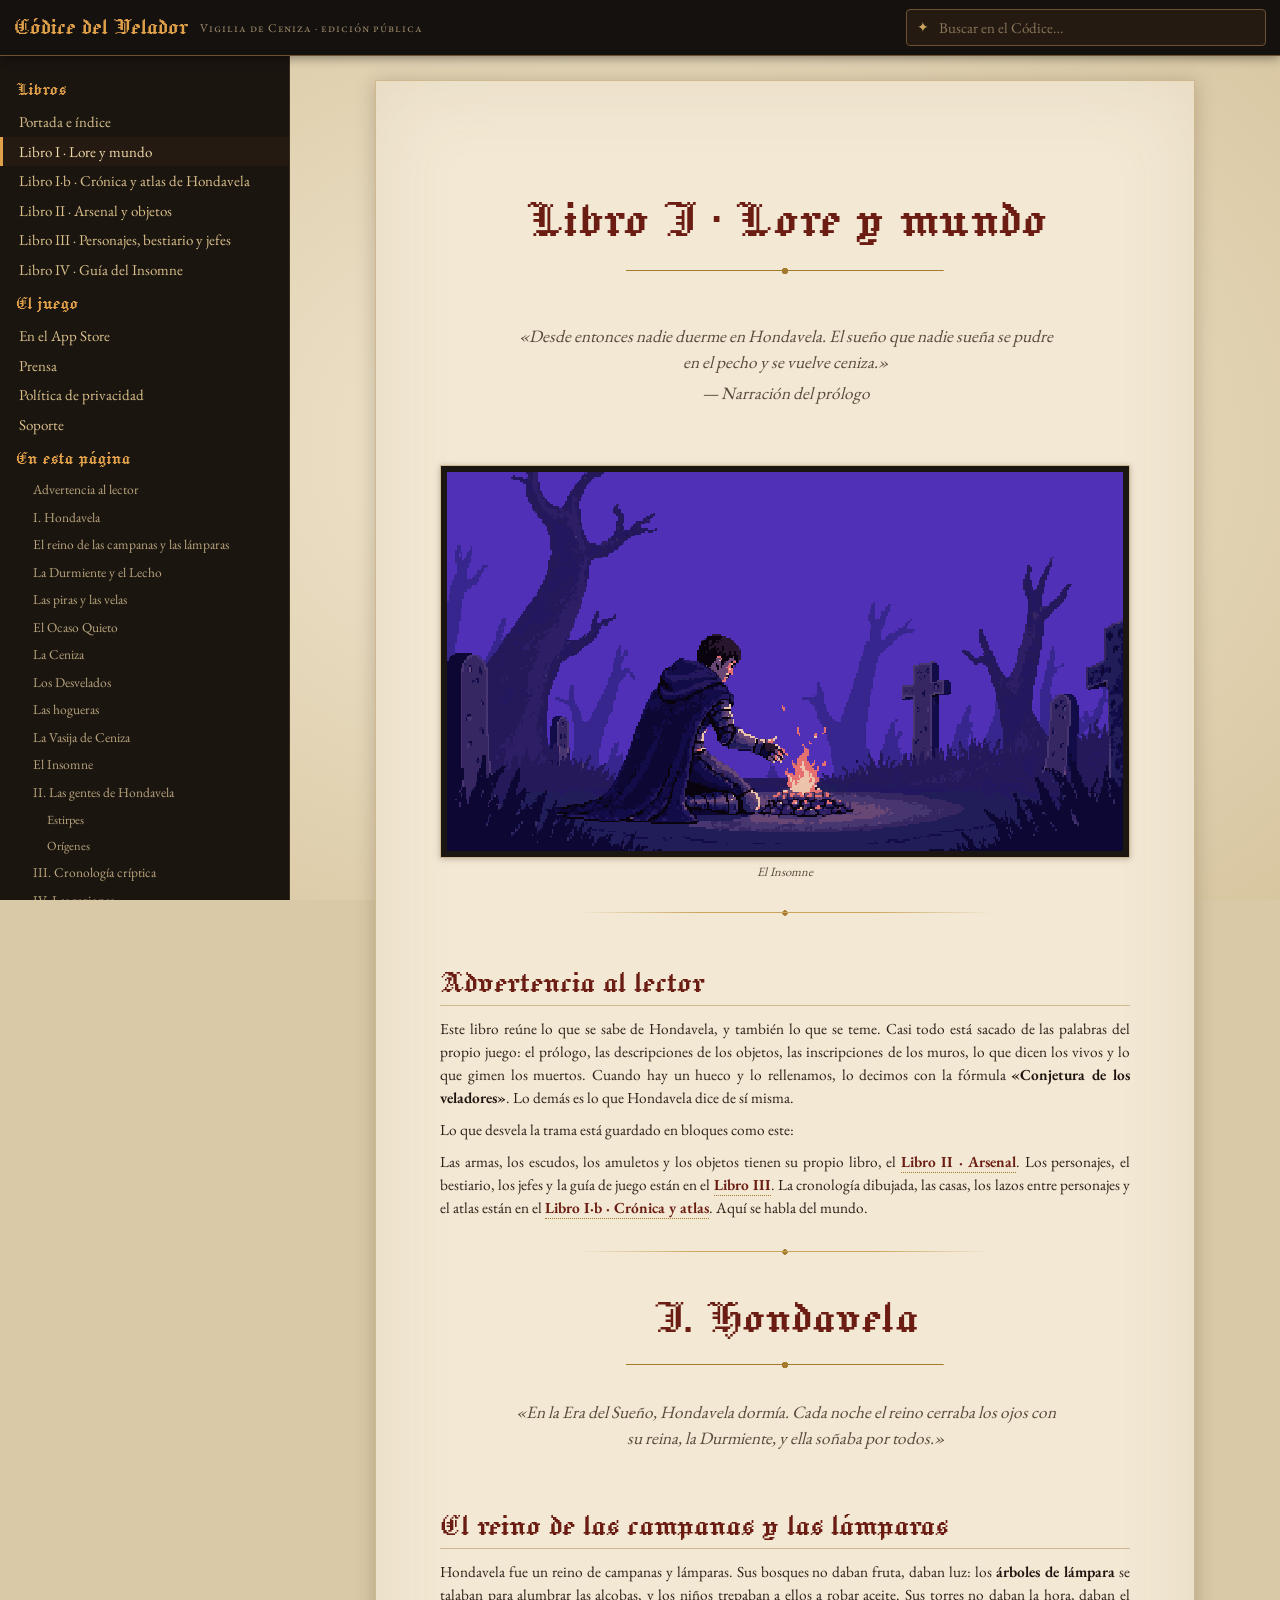
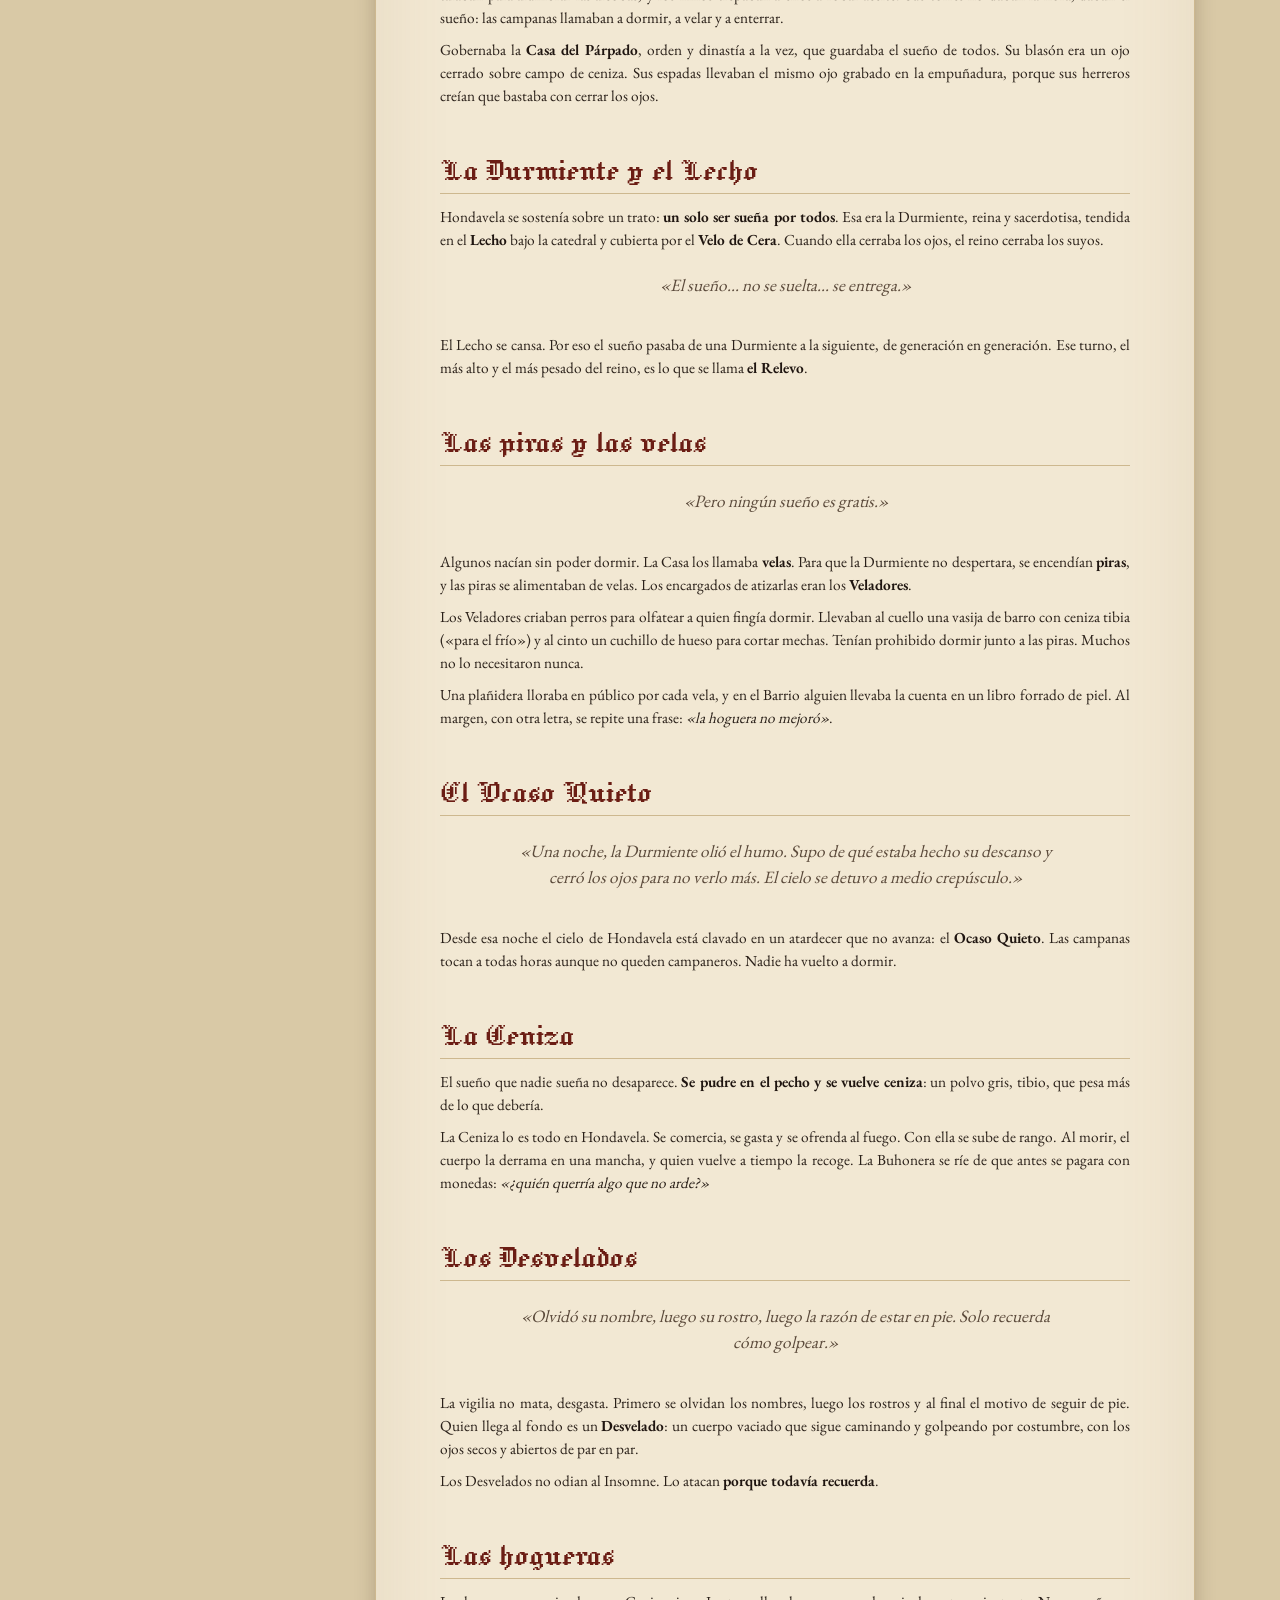
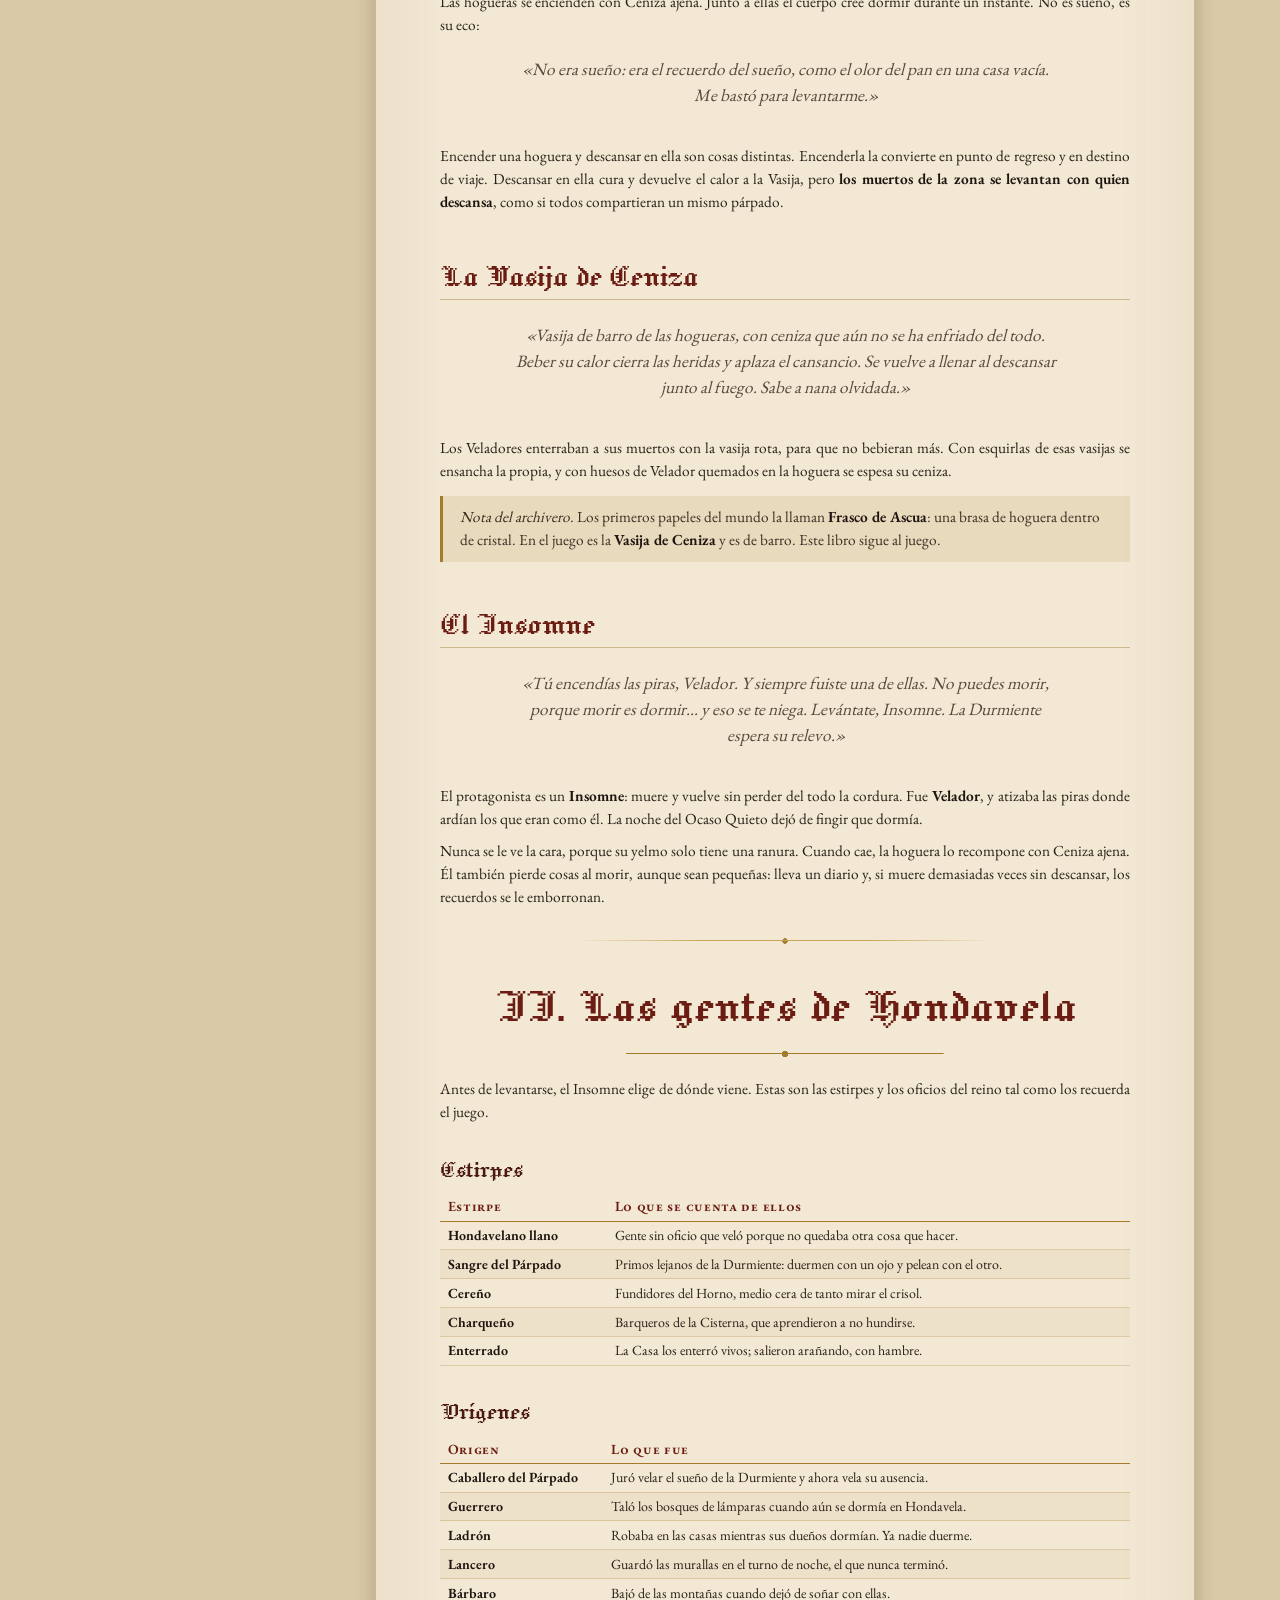
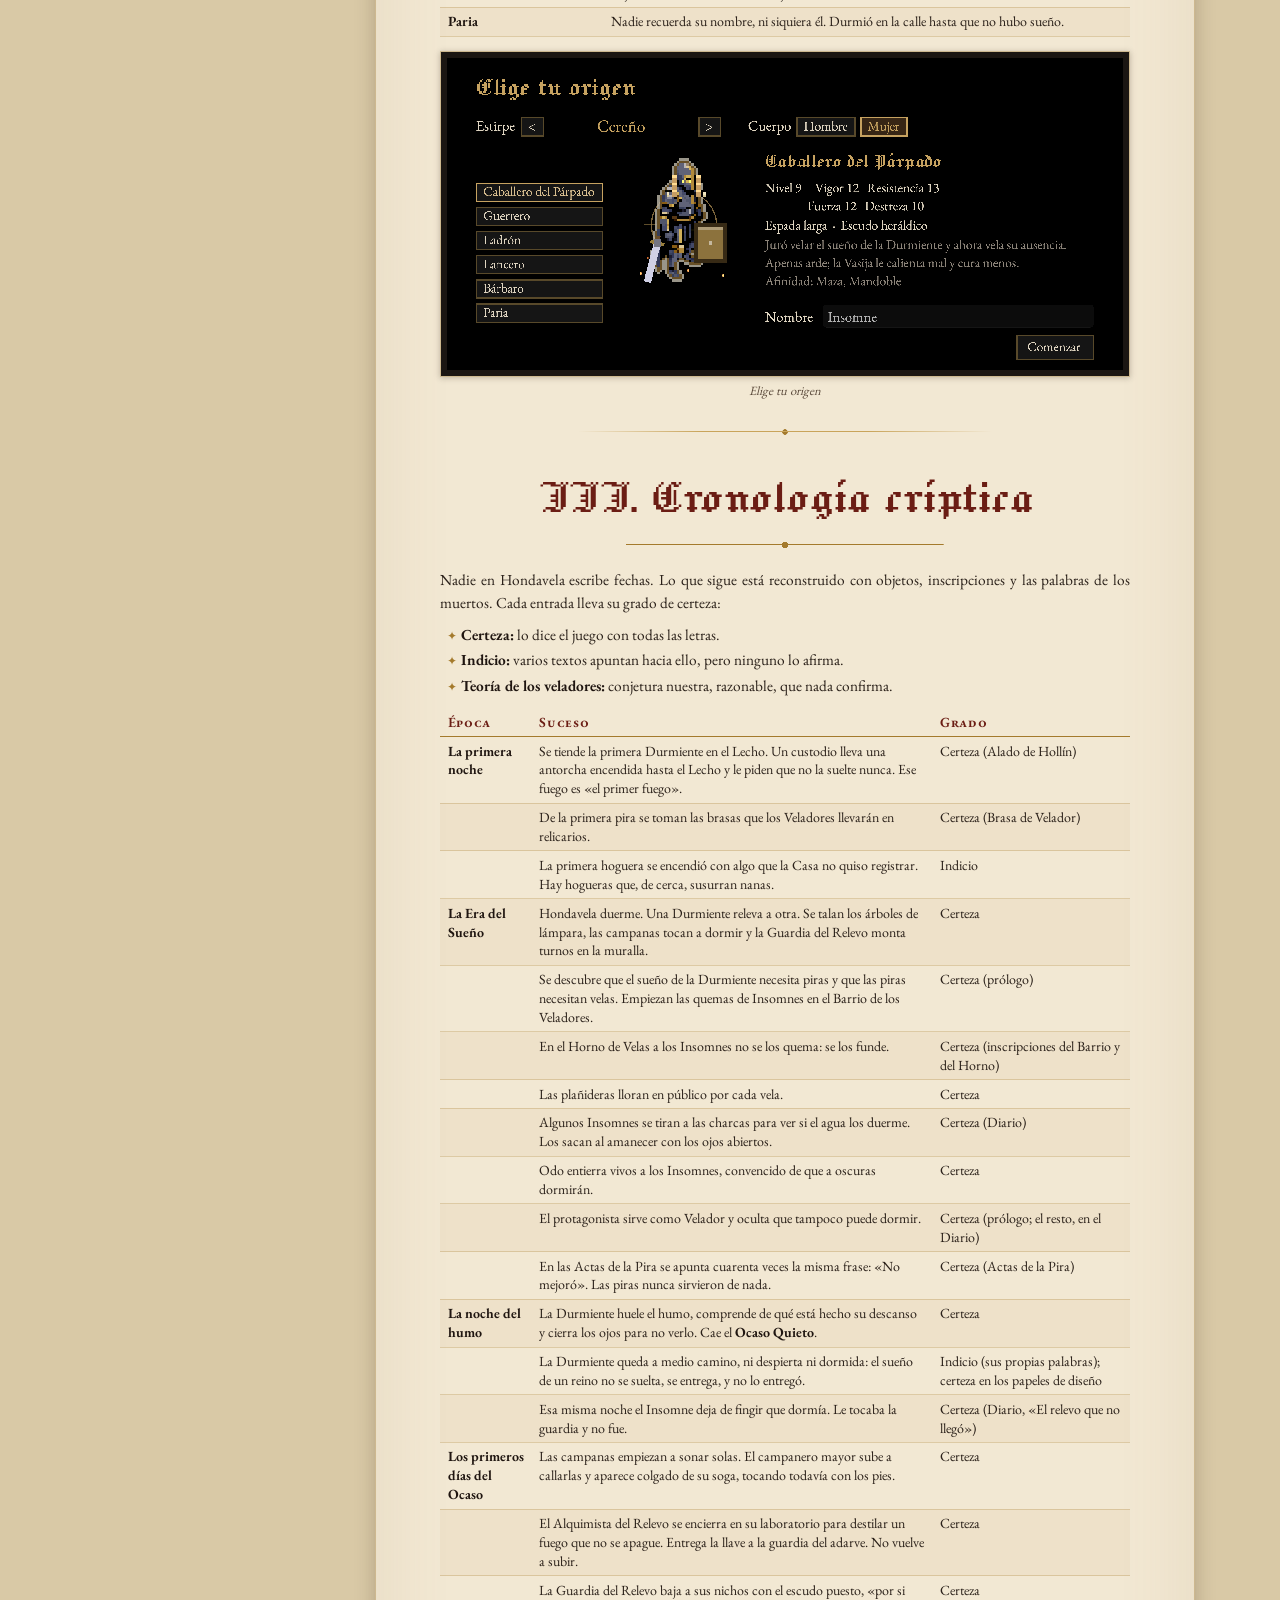
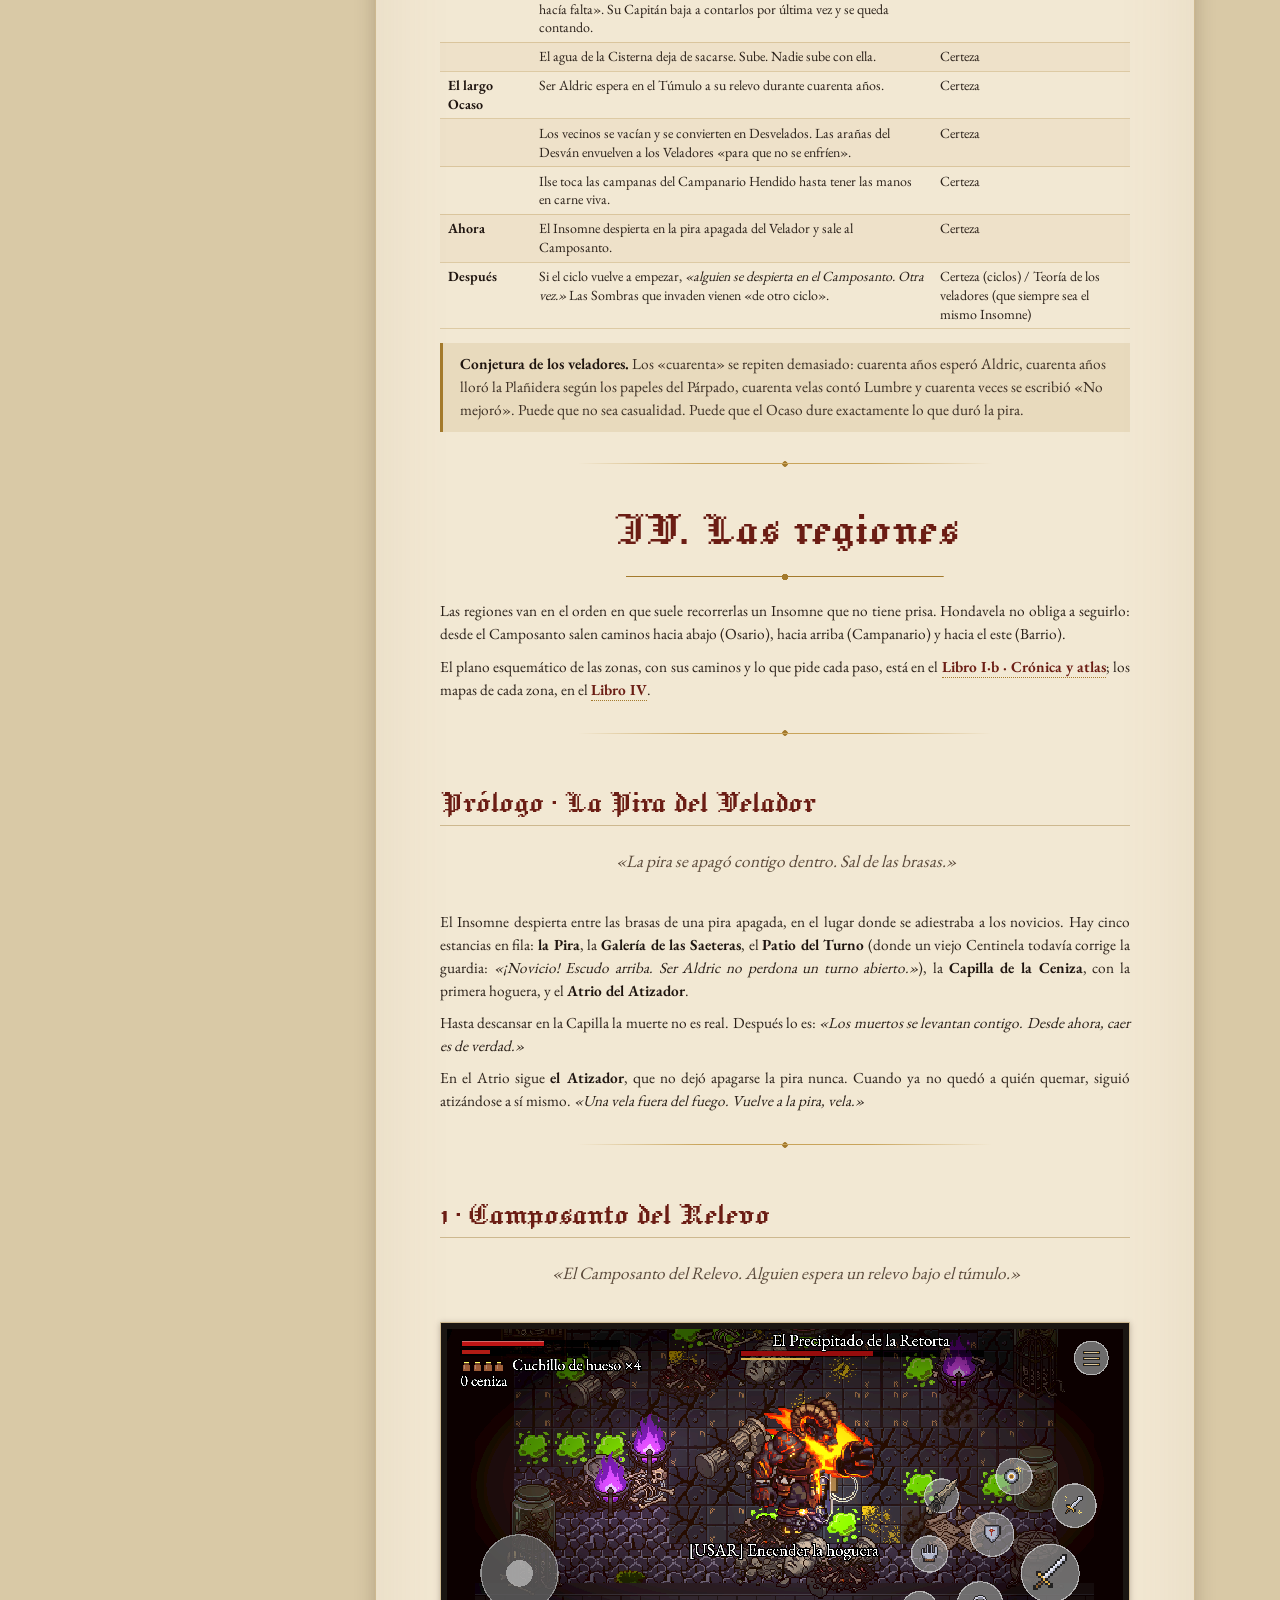
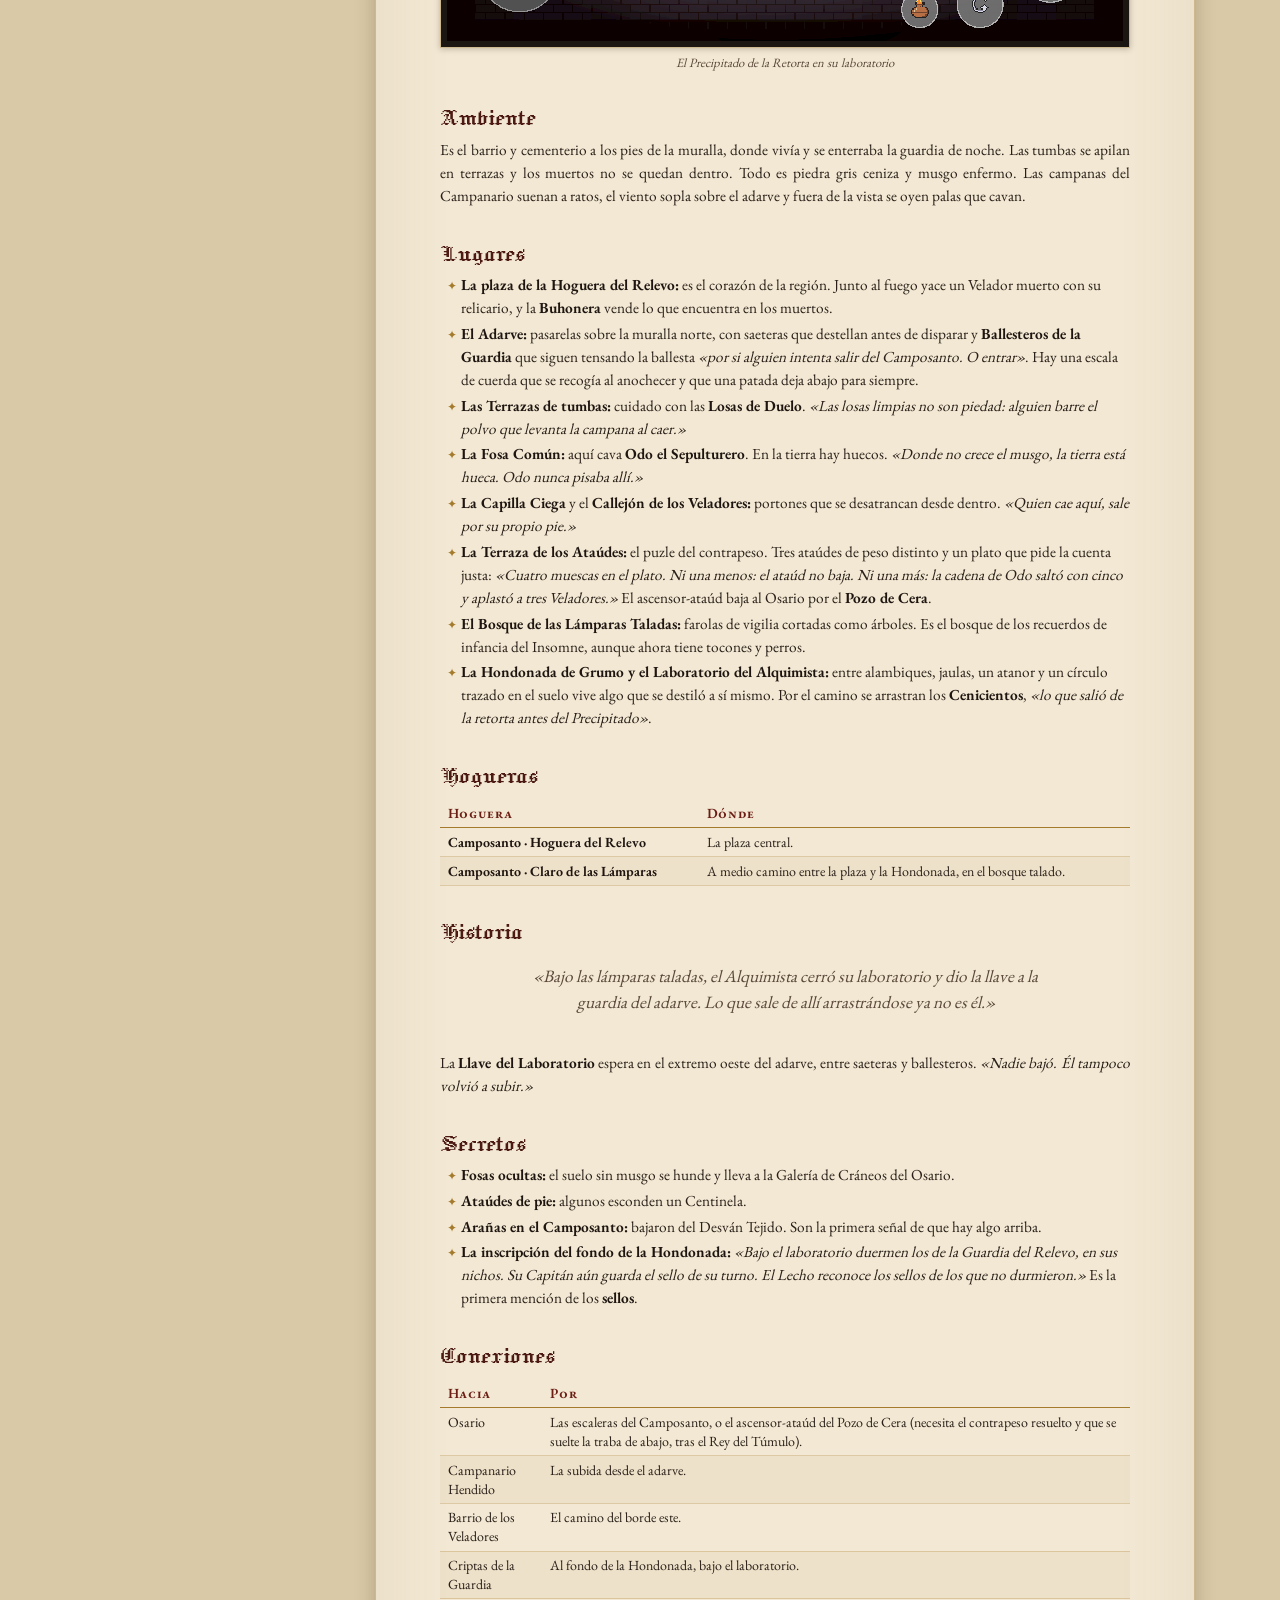
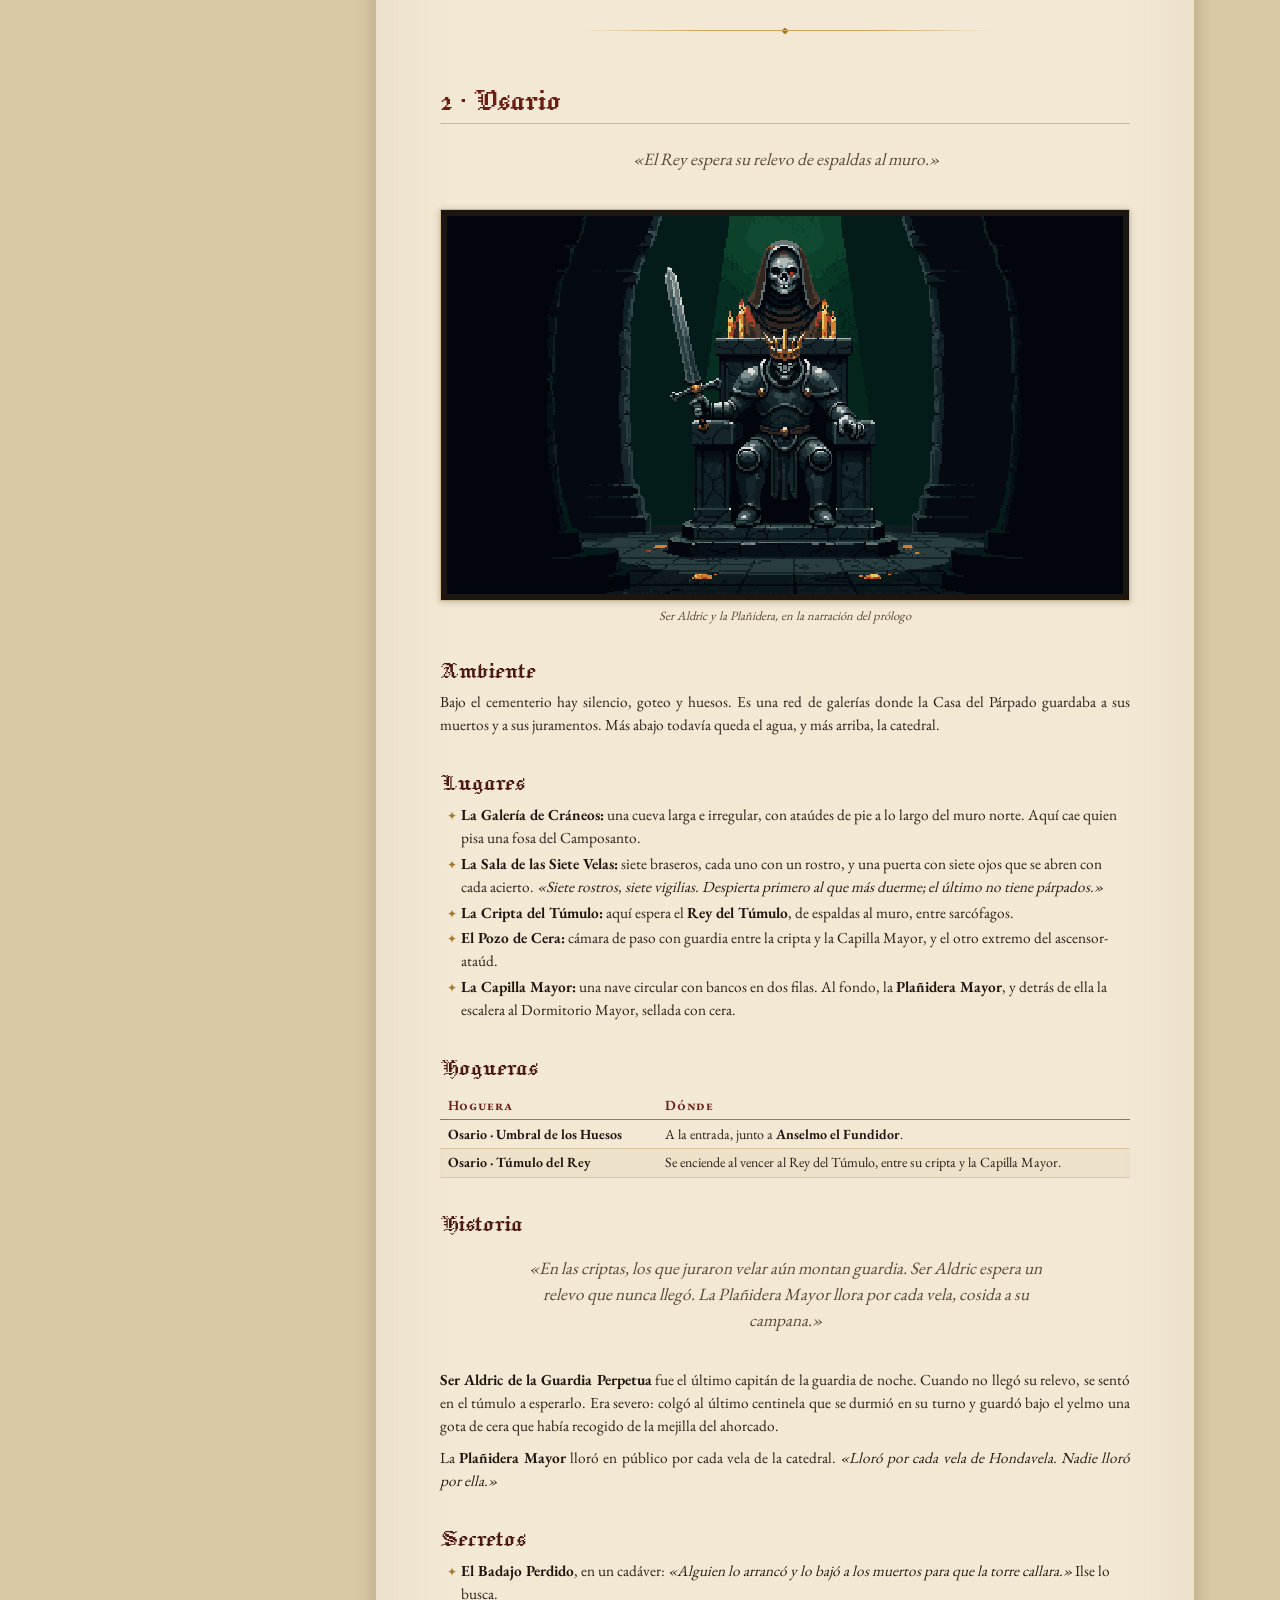
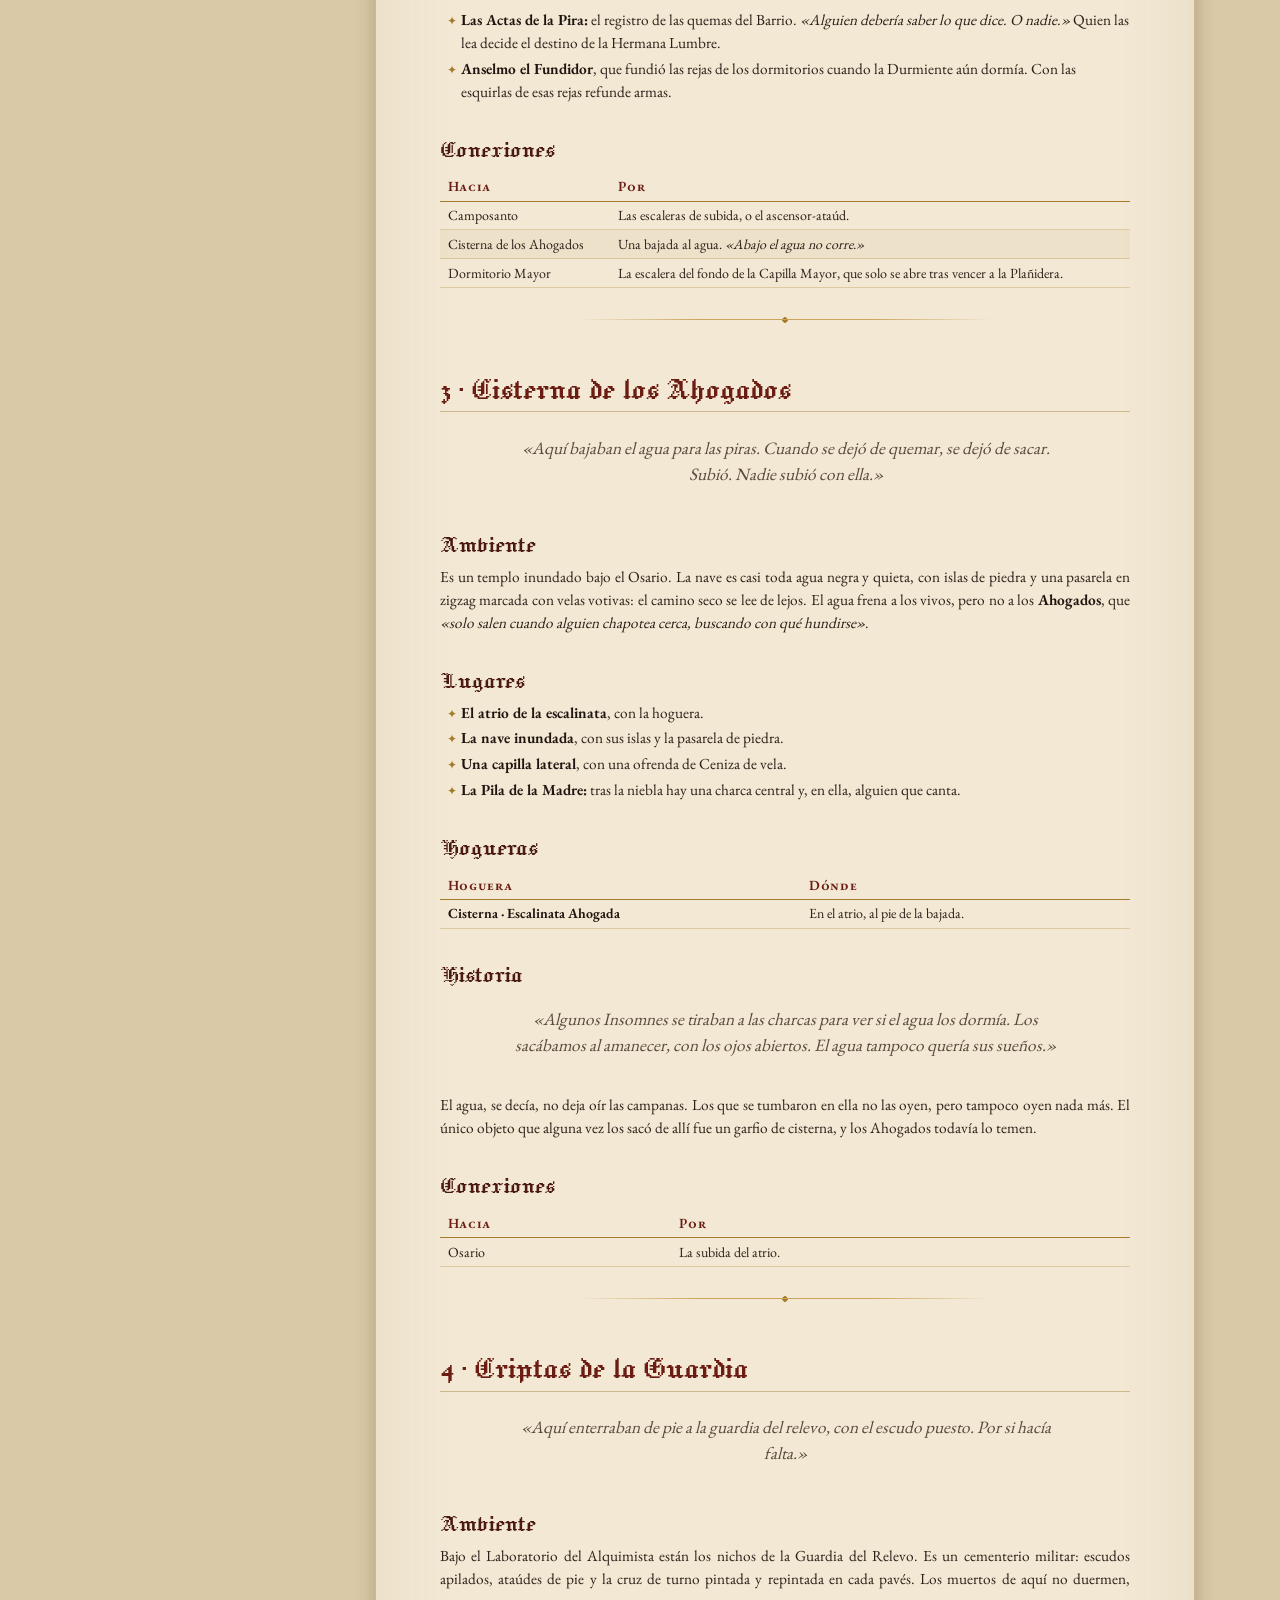
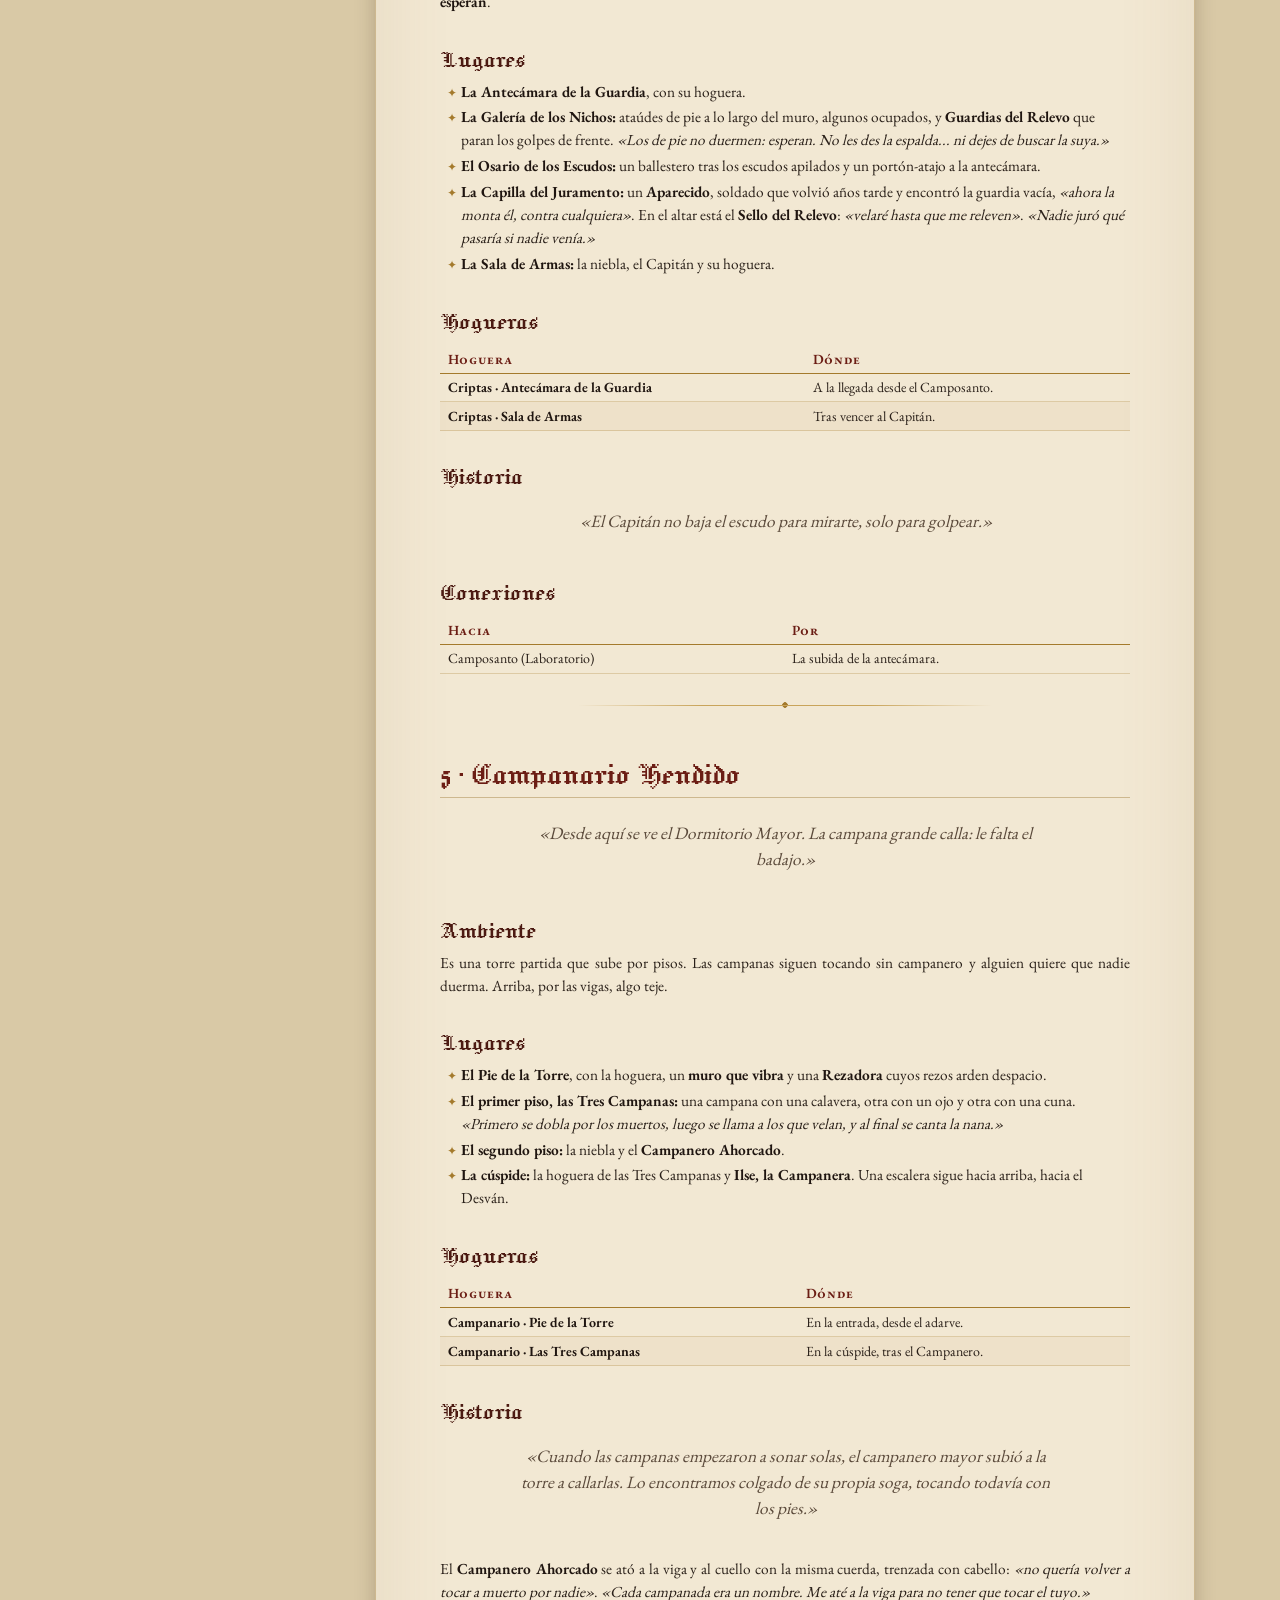
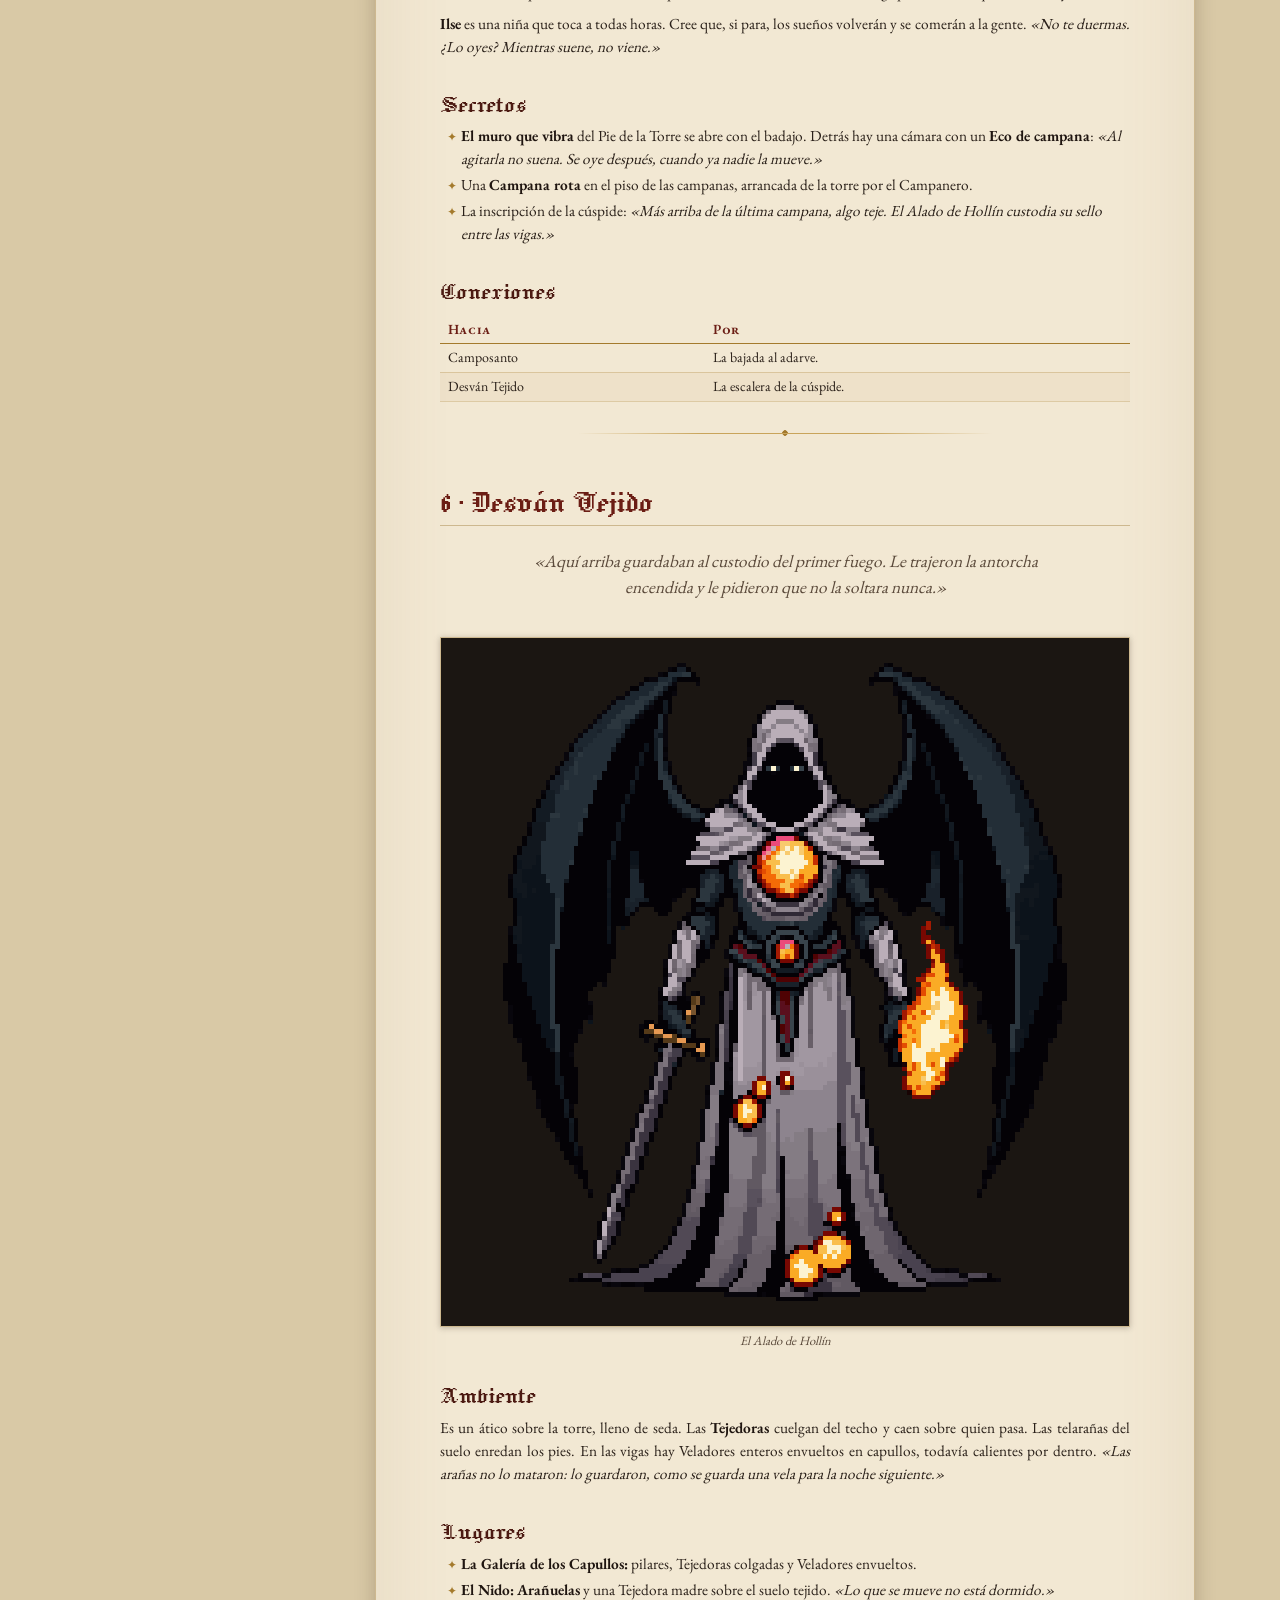
==== commit f9944b6f: "Sitio 2026-10-22" ====
--- a/01_lore.html
+++ b/01_lore.html
@@ -3,8 +3,27 @@
 <head>
 <meta charset="utf-8">
 <meta name="viewport" content="width=device-width, initial-scale=1">
-<title>Libro I · Lore y mundo — Códice del Velador</title>
-<meta name="description" content="Códice del Velador: el lore, el arsenal, el bestiario y la guía de Vigilia de Ceniza, soulslike pixel art para iPhone, iPad y Android.">
+<title>Libro I · Lore y mundo — Códice del Velador · Vigilia de Ceniza</title>
+<meta name="description" content="Libro I · Lore y mundo. «Desde entonces nadie duerme en Hondavela. El sueño que nadie sueña se pudre en el pecho y se vuelve ceniza.» — Narración del…">
+<link rel="canonical" href="https://ncsconsulting-develops.github.io/vigilia-de-ceniza/01_lore.html">
+<meta property="og:type" content="website">
+<meta property="og:site_name" content="Vigilia de Ceniza">
+<meta property="og:locale" content="es_ES">
+<meta property="og:title" content="Libro I · Lore y mundo — Códice del Velador · Vigilia de Ceniza">
+<meta property="og:description" content="Libro I · Lore y mundo. «Desde entonces nadie duerme en Hondavela. El sueño que nadie sueña se pudre en el pecho y se vuelve ceniza.» — Narración del…">
+<meta property="og:url" content="https://ncsconsulting-develops.github.io/vigilia-de-ceniza/01_lore.html">
+<meta property="og:image" content="https://ncsconsulting-develops.github.io/vigilia-de-ceniza/img/og_vigilia.jpg">
+<meta property="og:image:width" content="1200">
+<meta property="og:image:height" content="630">
+<meta property="og:image:type" content="image/jpeg">
+<meta property="og:image:alt" content="Vigilia de Ceniza: una catedral de noche sobre Hondavela. Nadie duerme en Hondavela. Ya disponible en el App Store.">
+<meta name="twitter:card" content="summary_large_image">
+<meta name="twitter:title" content="Libro I · Lore y mundo — Códice del Velador · Vigilia de Ceniza">
+<meta name="twitter:description" content="Libro I · Lore y mundo. «Desde entonces nadie duerme en Hondavela. El sueño que nadie sueña se pudre en el pecho y se vuelve ceniza.» — Narración del…">
+<meta name="twitter:image" content="https://ncsconsulting-develops.github.io/vigilia-de-ceniza/img/og_vigilia.jpg">
+<meta name="twitter:image:alt" content="Vigilia de Ceniza: una catedral de noche sobre Hondavela. Nadie duerme en Hondavela. Ya disponible en el App Store.">
+<meta name="theme-color" content="#15110e">
+
 <link rel="stylesheet" href="estilo.css">
 <link rel="stylesheet" href="sitio.css">
 <link rel="icon" href="img/favicon.svg" type="image/svg+xml">
@@ -26,7 +45,7 @@
 <li><a href="03_personajes_y_bestiario.html" data-cap="03">Libro III · Personajes, bestiario y jefes</a></li>
 <li><a href="04_guia.html" data-cap="04">Libro IV · Guía del Insomne</a></li>
 </ul>
-<h2>El juego</h2><ul><li><a href="privacy.html">Política de privacidad</a></li><li><a href="support.html">Soporte</a></li></ul><h2>En esta página</h2><ul class="secciones"><li><a class="n2" href="#advertencia-al-lector">Advertencia al lector</a></li><li><a class="n1" href="#i-hondavela">I. Hondavela</a></li><li><a class="n2" href="#el-reino-de-las-campanas-y-las-lámparas">El reino de las campanas y las lámparas</a></li><li><a class="n2" href="#la-durmiente-y-el-lecho">La Durmiente y el Lecho</a></li><li><a class="n2" href="#las-piras-y-las-velas">Las piras y las velas</a></li><li><a class="n2" href="#el-ocaso-quieto">El Ocaso Quieto</a></li><li><a class="n2" href="#la-ceniza">La Ceniza</a></li><li><a class="n2" href="#los-desvelados">Los Desvelados</a></li><li><a class="n2" href="#las-hogueras">Las hogueras</a></li><li><a class="n2" href="#la-vasija-de-ceniza">La Vasija de Ceniza</a></li><li><a class="n2" href="#el-insomne">El Insomne</a></li><li><a class="n1" href="#ii-las-gentes-de-hondavela">II. Las gentes de Hondavela</a></li><li><a class="n3" href="#estirpes">Estirpes</a></li><li><a class="n3" href="#orígenes">Orígenes</a></li><li><a class="n1" href="#iii-cronología-críptica">III. Cronología críptica</a></li><li><a class="n1" href="#iv-las-regiones">IV. Las regiones</a></li><li><a class="n2" href="#prólogo--la-pira-del-velador">Prólogo · La Pira del Velador</a></li><li><a class="n2" href="#1--camposanto-del-relevo">1 · Camposanto del Relevo</a></li><li><a class="n3" href="#ambiente">Ambiente</a></li><li><a class="n3" href="#lugares">Lugares</a></li><li><a class="n3" href="#hogueras">Hogueras</a></li><li><a class="n3" href="#historia">Historia</a></li><li><a class="n3" href="#secretos">Secretos</a></li><li><a class="n3" href="#conexiones">Conexiones</a></li><li><a class="n2" href="#2--osario">2 · Osario</a></li><li><a class="n3" href="#ambiente-1">Ambiente</a></li><li><a class="n3" href="#lugares-1">Lugares</a></li><li><a class="n3" href="#hogueras-1">Hogueras</a></li><li><a class="n3" href="#historia-1">Historia</a></li><li><a class="n3" href="#secretos-1">Secretos</a></li><li><a class="n3" href="#conexiones-1">Conexiones</a></li><li><a class="n2" href="#3--cisterna-de-los-ahogados">3 · Cisterna de los Ahogados</a></li><li><a class="n3" href="#ambiente-2">Ambiente</a></li><li><a class="n3" href="#lugares-2">Lugares</a></li><li><a class="n3" href="#hogueras-2">Hogueras</a></li><li><a class="n3" href="#historia-2">Historia</a></li><li><a class="n3" href="#conexiones-2">Conexiones</a></li><li><a class="n2" href="#4--criptas-de-la-guardia">4 · Criptas de la Guardia</a></li><li><a class="n3" href="#ambiente-3">Ambiente</a></li><li><a class="n3" href="#lugares-3">Lugares</a></li><li><a class="n3" href="#hogueras-3">Hogueras</a></li><li><a class="n3" href="#historia-3">Historia</a></li><li><a class="n3" href="#conexiones-3">Conexiones</a></li><li><a class="n2" href="#5--campanario-hendido">5 · Campanario Hendido</a></li><li><a class="n3" href="#ambiente-4">Ambiente</a></li><li><a class="n3" href="#lugares-4">Lugares</a></li><li><a class="n3" href="#hogueras-4">Hogueras</a></li><li><a class="n3" href="#historia-4">Historia</a></li><li><a class="n3" href="#secretos-2">Secretos</a></li><li><a class="n3" href="#conexiones-4">Conexiones</a></li><li><a class="n2" href="#6--desván-tejido">6 · Desván Tejido</a></li><li><a class="n3" href="#ambiente-5">Ambiente</a></li><li><a class="n3" href="#lugares-5">Lugares</a></li><li><a class="n3" href="#hogueras-5">Hogueras</a></li><li><a class="n3" href="#historia-5">Historia</a></li><li><a class="n3" href="#conexiones-5">Conexiones</a></li><li><a class="n2" href="#7--barrio-de-los-veladores">7 · Barrio de los Veladores</a></li><li><a class="n3" href="#ambiente-6">Ambiente</a></li><li><a class="n3" href="#lugares-6">Lugares</a></li><li><a class="n3" href="#hogueras-6">Hogueras</a></li><li><a class="n3" href="#historia-6">Historia</a></li><li><a class="n3" href="#conexiones-6">Conexiones</a></li><li><a class="n2" href="#8--horno-de-velas">8 · Horno de Velas</a></li><li><a class="n3" href="#ambiente-7">Ambiente</a></li><li><a class="n3" href="#lugares-7">Lugares</a></li><li><a class="n3" href="#hogueras-7">Hogueras</a></li><li><a class="n3" href="#historia-7">Historia</a></li><li><a class="n3" href="#conexiones-7">Conexiones</a></li><li><a class="n2" href="#9--dormitorio-mayor">9 · Dormitorio Mayor</a></li><li><a class="n3" href="#ambiente-8">Ambiente</a></li><li><a class="n3" href="#hogueras-8">Hogueras</a></li><li><a class="n3" href="#historia-8">Historia</a></li><li><a class="n3" href="#conexiones-8">Conexiones</a></li><li><a class="n2" href="#resumen-de-hogueras">Resumen de hogueras</a></li><li><a class="n1" href="#v-el-diario-de-velador">V. El Diario de Velador</a></li><li><a class="n1" href="#vi-el-lecho-los-tres-finales">VI. El Lecho: los tres finales</a></li><li><a class="n1" href="#vii-misterios-sin-cerrar">VII. Misterios sin cerrar</a></li><li><a class="n1" href="#viii-glosario">VIII. Glosario</a></li></ul>
+<h2>El juego</h2><ul><li><a href="https://apps.apple.com/app/id6823702349">En el App Store</a></li><li><a href="presskit.html" data-cap="prensa">Prensa</a></li><li><a href="privacy.html">Política de privacidad</a></li><li><a href="support.html">Soporte</a></li></ul><h2>En esta página</h2><ul class="secciones"><li><a class="n2" href="#advertencia-al-lector">Advertencia al lector</a></li><li><a class="n1" href="#i-hondavela">I. Hondavela</a></li><li><a class="n2" href="#el-reino-de-las-campanas-y-las-lámparas">El reino de las campanas y las lámparas</a></li><li><a class="n2" href="#la-durmiente-y-el-lecho">La Durmiente y el Lecho</a></li><li><a class="n2" href="#las-piras-y-las-velas">Las piras y las velas</a></li><li><a class="n2" href="#el-ocaso-quieto">El Ocaso Quieto</a></li><li><a class="n2" href="#la-ceniza">La Ceniza</a></li><li><a class="n2" href="#los-desvelados">Los Desvelados</a></li><li><a class="n2" href="#las-hogueras">Las hogueras</a></li><li><a class="n2" href="#la-vasija-de-ceniza">La Vasija de Ceniza</a></li><li><a class="n2" href="#el-insomne">El Insomne</a></li><li><a class="n1" href="#ii-las-gentes-de-hondavela">II. Las gentes de Hondavela</a></li><li><a class="n3" href="#estirpes">Estirpes</a></li><li><a class="n3" href="#orígenes">Orígenes</a></li><li><a class="n1" href="#iii-cronología-críptica">III. Cronología críptica</a></li><li><a class="n1" href="#iv-las-regiones">IV. Las regiones</a></li><li><a class="n2" href="#prólogo--la-pira-del-velador">Prólogo · La Pira del Velador</a></li><li><a class="n2" href="#1--camposanto-del-relevo">1 · Camposanto del Relevo</a></li><li><a class="n3" href="#ambiente">Ambiente</a></li><li><a class="n3" href="#lugares">Lugares</a></li><li><a class="n3" href="#hogueras">Hogueras</a></li><li><a class="n3" href="#historia">Historia</a></li><li><a class="n3" href="#secretos">Secretos</a></li><li><a class="n3" href="#conexiones">Conexiones</a></li><li><a class="n2" href="#2--osario">2 · Osario</a></li><li><a class="n3" href="#ambiente-1">Ambiente</a></li><li><a class="n3" href="#lugares-1">Lugares</a></li><li><a class="n3" href="#hogueras-1">Hogueras</a></li><li><a class="n3" href="#historia-1">Historia</a></li><li><a class="n3" href="#secretos-1">Secretos</a></li><li><a class="n3" href="#conexiones-1">Conexiones</a></li><li><a class="n2" href="#3--cisterna-de-los-ahogados">3 · Cisterna de los Ahogados</a></li><li><a class="n3" href="#ambiente-2">Ambiente</a></li><li><a class="n3" href="#lugares-2">Lugares</a></li><li><a class="n3" href="#hogueras-2">Hogueras</a></li><li><a class="n3" href="#historia-2">Historia</a></li><li><a class="n3" href="#conexiones-2">Conexiones</a></li><li><a class="n2" href="#4--criptas-de-la-guardia">4 · Criptas de la Guardia</a></li><li><a class="n3" href="#ambiente-3">Ambiente</a></li><li><a class="n3" href="#lugares-3">Lugares</a></li><li><a class="n3" href="#hogueras-3">Hogueras</a></li><li><a class="n3" href="#historia-3">Historia</a></li><li><a class="n3" href="#conexiones-3">Conexiones</a></li><li><a class="n2" href="#5--campanario-hendido">5 · Campanario Hendido</a></li><li><a class="n3" href="#ambiente-4">Ambiente</a></li><li><a class="n3" href="#lugares-4">Lugares</a></li><li><a class="n3" href="#hogueras-4">Hogueras</a></li><li><a class="n3" href="#historia-4">Historia</a></li><li><a class="n3" href="#secretos-2">Secretos</a></li><li><a class="n3" href="#conexiones-4">Conexiones</a></li><li><a class="n2" href="#6--desván-tejido">6 · Desván Tejido</a></li><li><a class="n3" href="#ambiente-5">Ambiente</a></li><li><a class="n3" href="#lugares-5">Lugares</a></li><li><a class="n3" href="#hogueras-5">Hogueras</a></li><li><a class="n3" href="#historia-5">Historia</a></li><li><a class="n3" href="#conexiones-5">Conexiones</a></li><li><a class="n2" href="#7--barrio-de-los-veladores">7 · Barrio de los Veladores</a></li><li><a class="n3" href="#ambiente-6">Ambiente</a></li><li><a class="n3" href="#lugares-6">Lugares</a></li><li><a class="n3" href="#hogueras-6">Hogueras</a></li><li><a class="n3" href="#historia-6">Historia</a></li><li><a class="n3" href="#conexiones-6">Conexiones</a></li><li><a class="n2" href="#8--horno-de-velas">8 · Horno de Velas</a></li><li><a class="n3" href="#ambiente-7">Ambiente</a></li><li><a class="n3" href="#lugares-7">Lugares</a></li><li><a class="n3" href="#hogueras-7">Hogueras</a></li><li><a class="n3" href="#historia-7">Historia</a></li><li><a class="n3" href="#conexiones-7">Conexiones</a></li><li><a class="n2" href="#9--dormitorio-mayor">9 · Dormitorio Mayor</a></li><li><a class="n3" href="#ambiente-8">Ambiente</a></li><li><a class="n3" href="#hogueras-8">Hogueras</a></li><li><a class="n3" href="#historia-8">Historia</a></li><li><a class="n3" href="#conexiones-8">Conexiones</a></li><li><a class="n2" href="#resumen-de-hogueras">Resumen de hogueras</a></li><li><a class="n1" href="#v-el-diario-de-velador">V. El Diario de Velador</a></li><li><a class="n1" href="#vi-el-lecho-los-tres-finales">VI. El Lecho: los tres finales</a></li><li><a class="n1" href="#vii-misterios-sin-cerrar">VII. Misterios sin cerrar</a></li><li><a class="n1" href="#viii-glosario">VIII. Glosario</a></li></ul>
 <p class="pie-menu">Edición pública: sin desenlaces ni finales. <em>Vigilia de Ceniza</em> © 2026 NCS Gaming.</p>
 </nav>
 <main class="contenido">
@@ -268,6 +287,19 @@
 <p>— Créditos de <em>Vigilia de Ceniza</em></p></blockquote>
 </section>
 <div class="navpie"><a href="index.html">← Portada</a><span></span><a href="01b_cronica.html">Libro I·b · Crónica y atlas de Hondavela →</a></div>
+<footer class="pie-sitio">
+<nav aria-label="Enlaces">
+<a href="https://apps.apple.com/app/id6823702349">App Store</a>
+<a href="https://www.instagram.com/ncs_developer/" rel="me">Instagram</a>
+<a href="https://www.facebook.com/61595371187636/" rel="me">Facebook</a>
+<a href="https://ncsconsulting-develops.github.io/ncs-gaming/">NCS Gaming</a>
+<a href="presskit.html">Prensa</a>
+<a href="privacy.html">Privacidad</a>
+<a href="support.html">Soporte</a>
+</nav>
+<p><em>Vigilia de Ceniza</em> © 2026 NCS Gaming · <a href="mailto:contacto@ncsconsulting.cl">contacto@ncsconsulting.cl</a> · Este sitio no usa cookies ni analítica.</p>
+<p class="legal">Apple, el logotipo de Apple, iPhone y iPad son marcas comerciales de Apple Inc., registradas en EE. UU. y en otros países y regiones. App Store es una marca de servicio de Apple Inc.</p>
+</footer>
 </main>
 <script src="sitio.js"></script>
 </body>
--- a/sitio.css
+++ b/sitio.css
@@ -44,22 +44,37 @@
 .lateral ul.secciones a.n3 { padding-left: 44px; font-size: 12.5px; }
 .lateral .pie-menu { margin: 16px 16px 0; font-size: 11.5px; color: #8a7558; }
 .contenido { margin-left: var(--menu); padding: 80px 24px 60px; min-height: 100vh; }
-.capitulo { max-width: 820px; margin: 0 auto 48px; padding: 44px clamp(18px, 5vw, 64px); background: var(--pergamino);
+.capitulo { --pad-y: 44px; --pad-x: clamp(18px, 5vw, 64px); max-width: 820px; margin: 0 auto 48px; padding: var(--pad-y) var(--pad-x); background: var(--pergamino);
   box-shadow: 0 2px 18px rgba(60, 40, 20, 0.25), inset 0 0 80px rgba(150, 110, 60, 0.12); border: 1px solid var(--filete); }
-.capitulo.portada { color: #e9dcc2; }
+/* Portada oscura arriba (como la del PDF) y el índice en pergamino debajo */
+.capitulo .portada-web { margin: calc(-1 * var(--pad-y)) calc(-1 * var(--pad-x)) 28px; padding: 40px var(--pad-x) 28px; }
 .navpie { display: flex; justify-content: space-between; gap: 12px; max-width: 820px; margin: -24px auto 40px; font-variant: small-caps; letter-spacing: 0.04em; }
 .navpie a { padding: 8px 14px; border: 1px solid var(--filete); background: var(--pergamino); border-radius: 3px; }
 .navpie span { flex: 1; }
 .velo { display: none; position: fixed; inset: 56px 0 0 0; background: rgba(0, 0, 0, 0.5); z-index: 15; }
 h1, h2, h3, h4 { scroll-margin-top: 70px; }
 article.ficha { overflow: visible; }
+.tienda { text-align: center; margin: 1.4em auto 0.6em; }
+.tienda a.insignia { display: inline-block; border: 0; line-height: 0; }
+.tienda a.insignia img { height: 48px; width: auto; }
+.tienda p { margin: 0.5em 0 0; font-size: 14px; }
+.pie-sitio { max-width: 820px; margin: 0 auto; padding: 18px 8px 0; border-top: 1px solid var(--filete); font-size: 14px; color: var(--tinta-suave); text-align: center; }
+.pie-sitio nav { display: flex; flex-wrap: wrap; justify-content: center; gap: 6px 16px; margin-bottom: 10px; font-variant: small-caps; letter-spacing: 0.04em; font-size: 15px; }
+.pie-sitio .legal { font-size: 12px; margin-top: 8px; }
+.prensa-galeria { display: grid; grid-template-columns: repeat(auto-fill, minmax(220px, 1fr)); gap: 16px; margin: 1em 0; }
+.prensa-galeria figure { margin: 0; background: #1b1510; border: 1px solid var(--filete); padding: 8px; }
+.prensa-galeria a.img { display: block; border: 0; line-height: 0; }
+.prensa-galeria img { width: 100%; height: 160px; object-fit: contain; image-rendering: pixelated; }
+.prensa-galeria figcaption { color: #d9c08a; font-size: 13px; line-height: 1.35; margin-top: 6px; text-align: left; }
+.prensa-galeria figcaption b { color: #f0d9a8; display: block; }
+.prensa-galeria figcaption a { color: #f2c27a; }
 @media (max-width: 900px) {
   :root { --menu: 280px; }
   .lateral { transform: translateX(-100%); transition: transform 0.2s; }
   body.menu-abierto .lateral { transform: none; }
   body.menu-abierto .velo { display: block; }
   .contenido { margin-left: 0; padding: 72px 10px 40px; }
-  .capitulo { padding: 28px 16px; }
+  .capitulo { --pad-y: 28px; --pad-x: 16px; }
   .barra .titulo { font-size: 22px; }
   .buscar { flex-basis: 220px; }
 }
